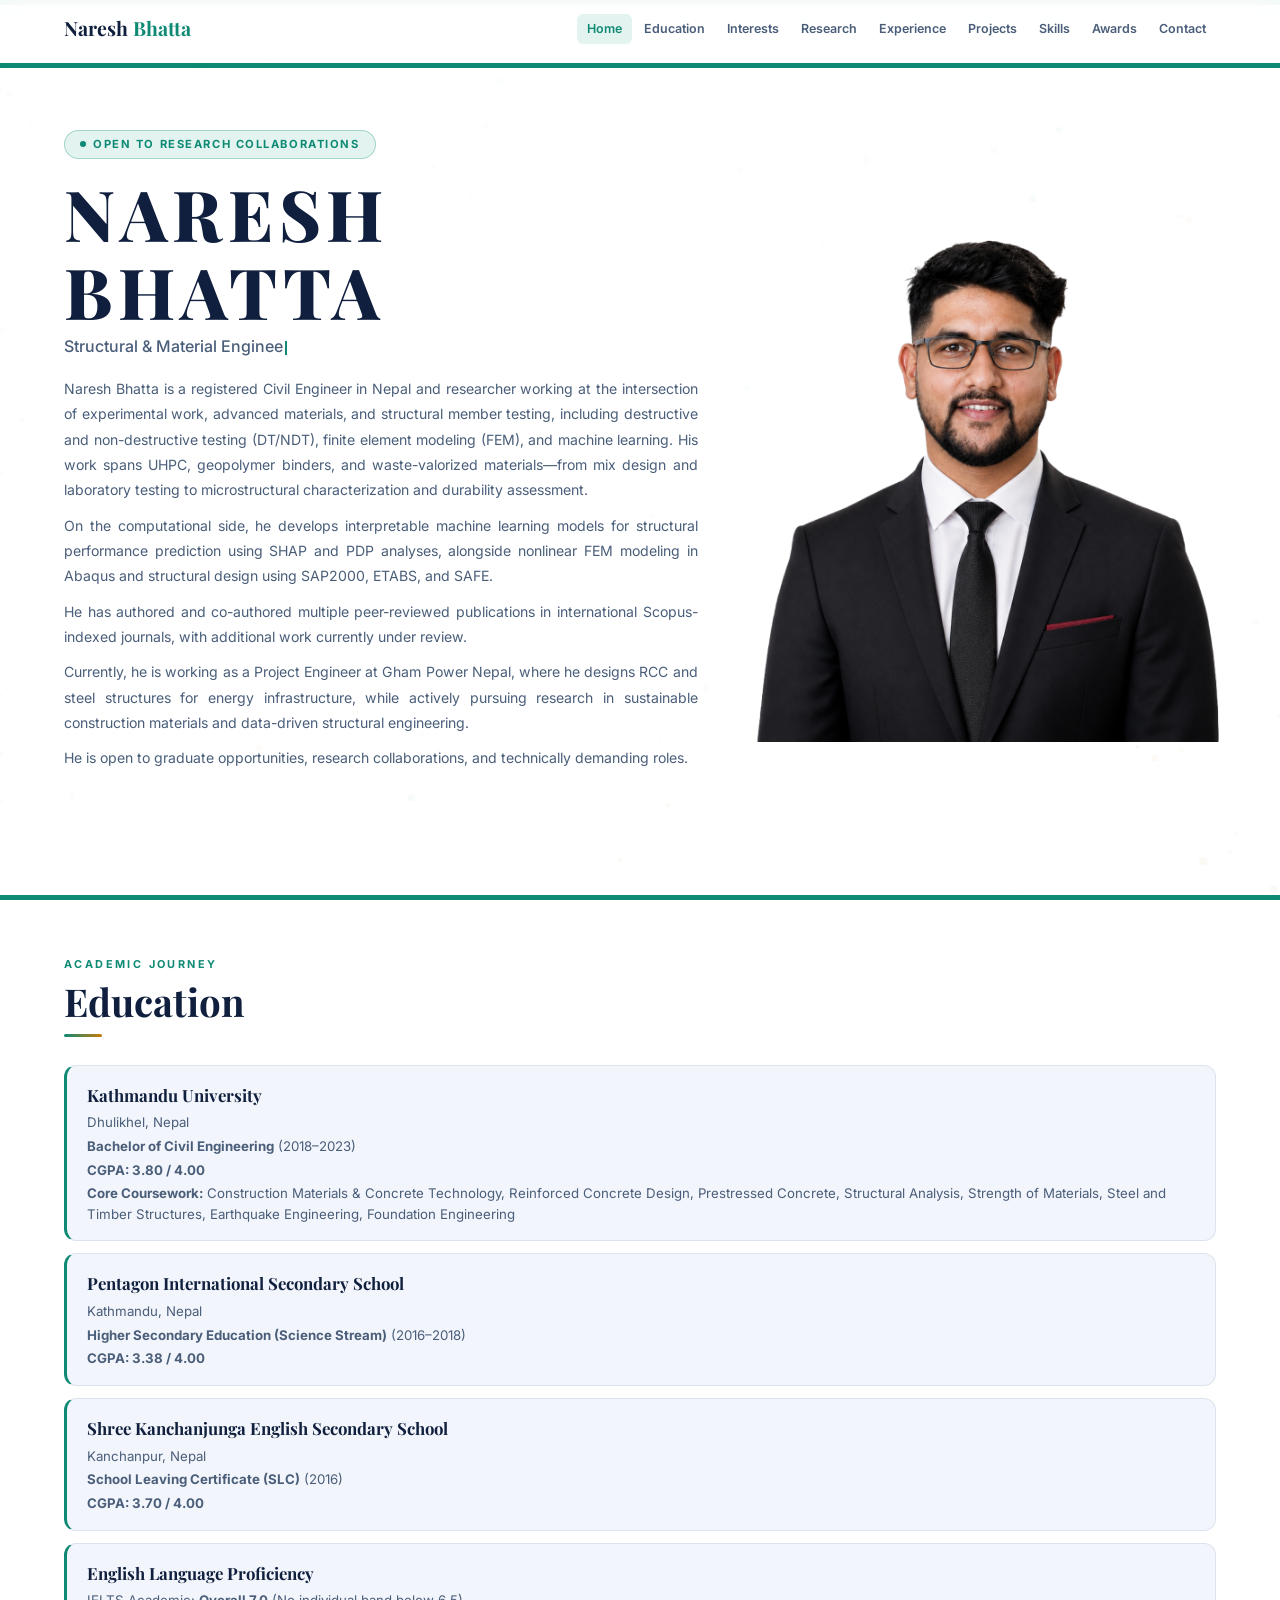
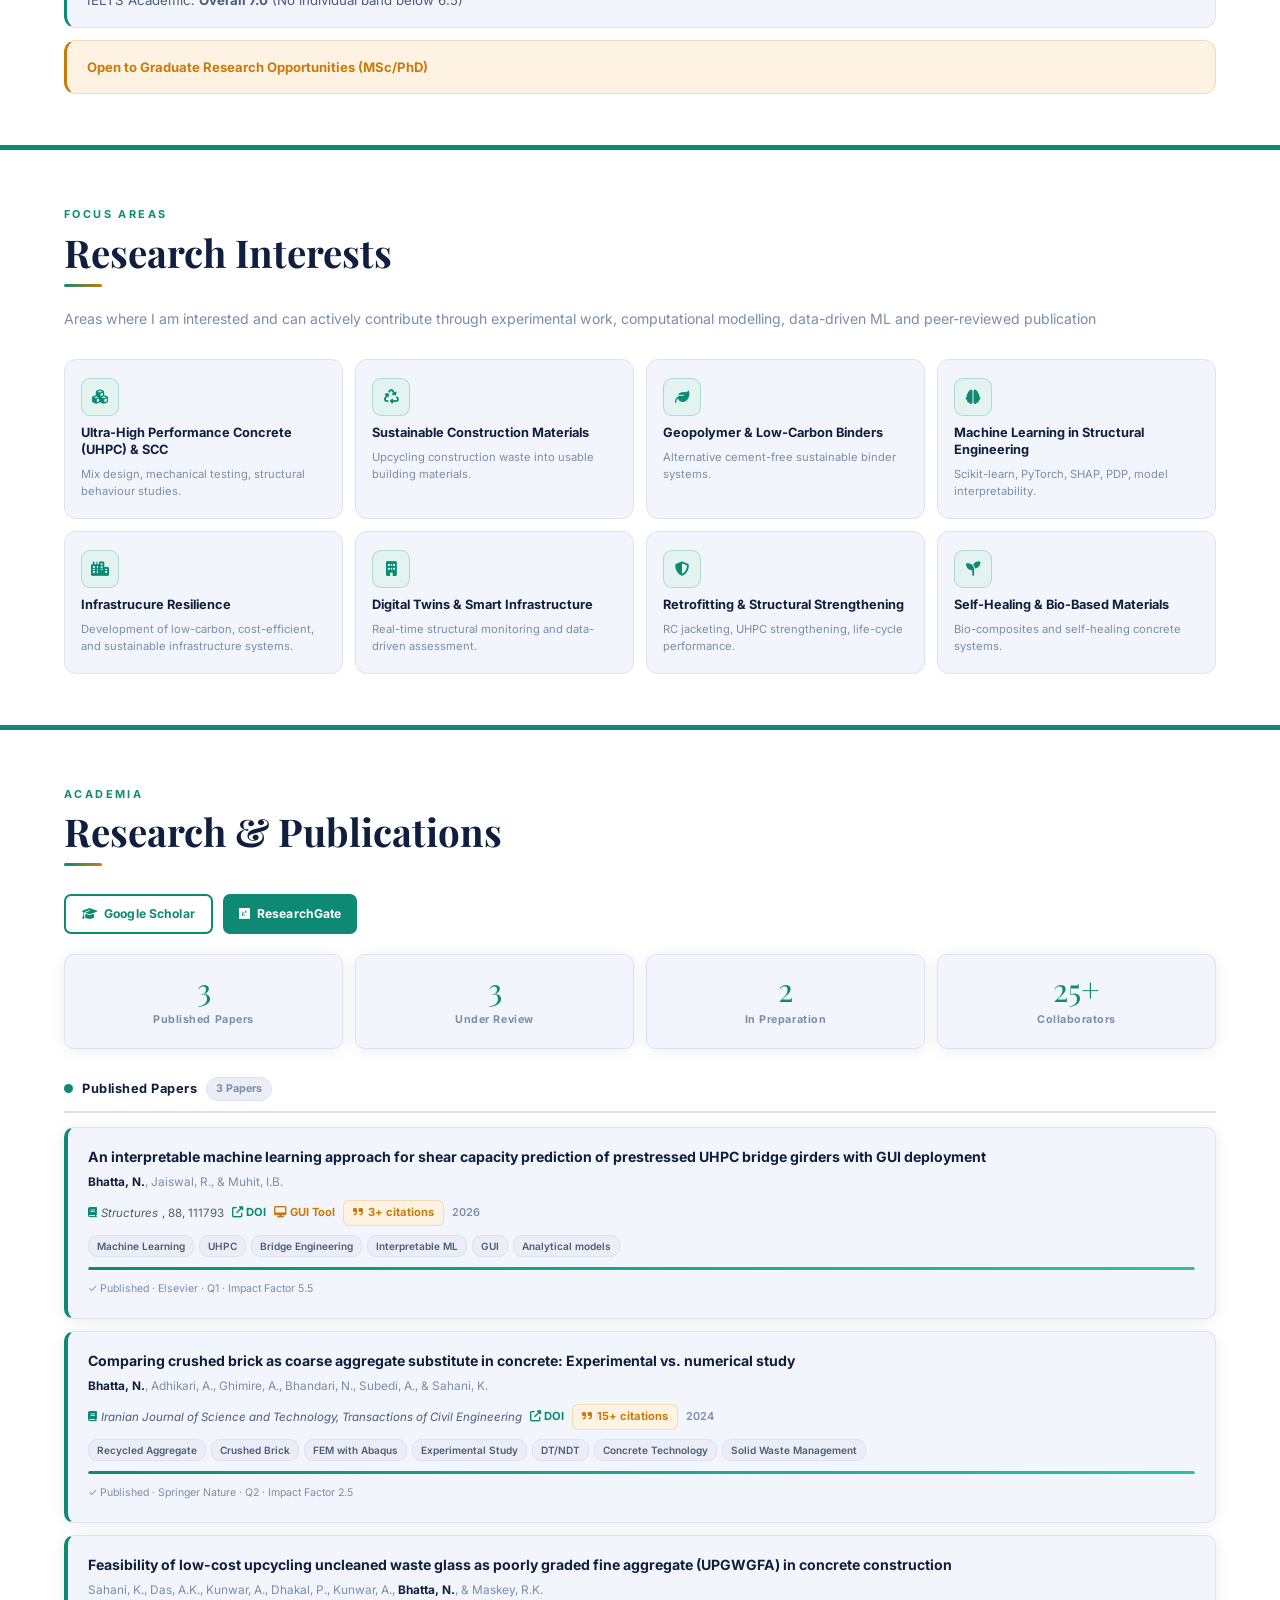
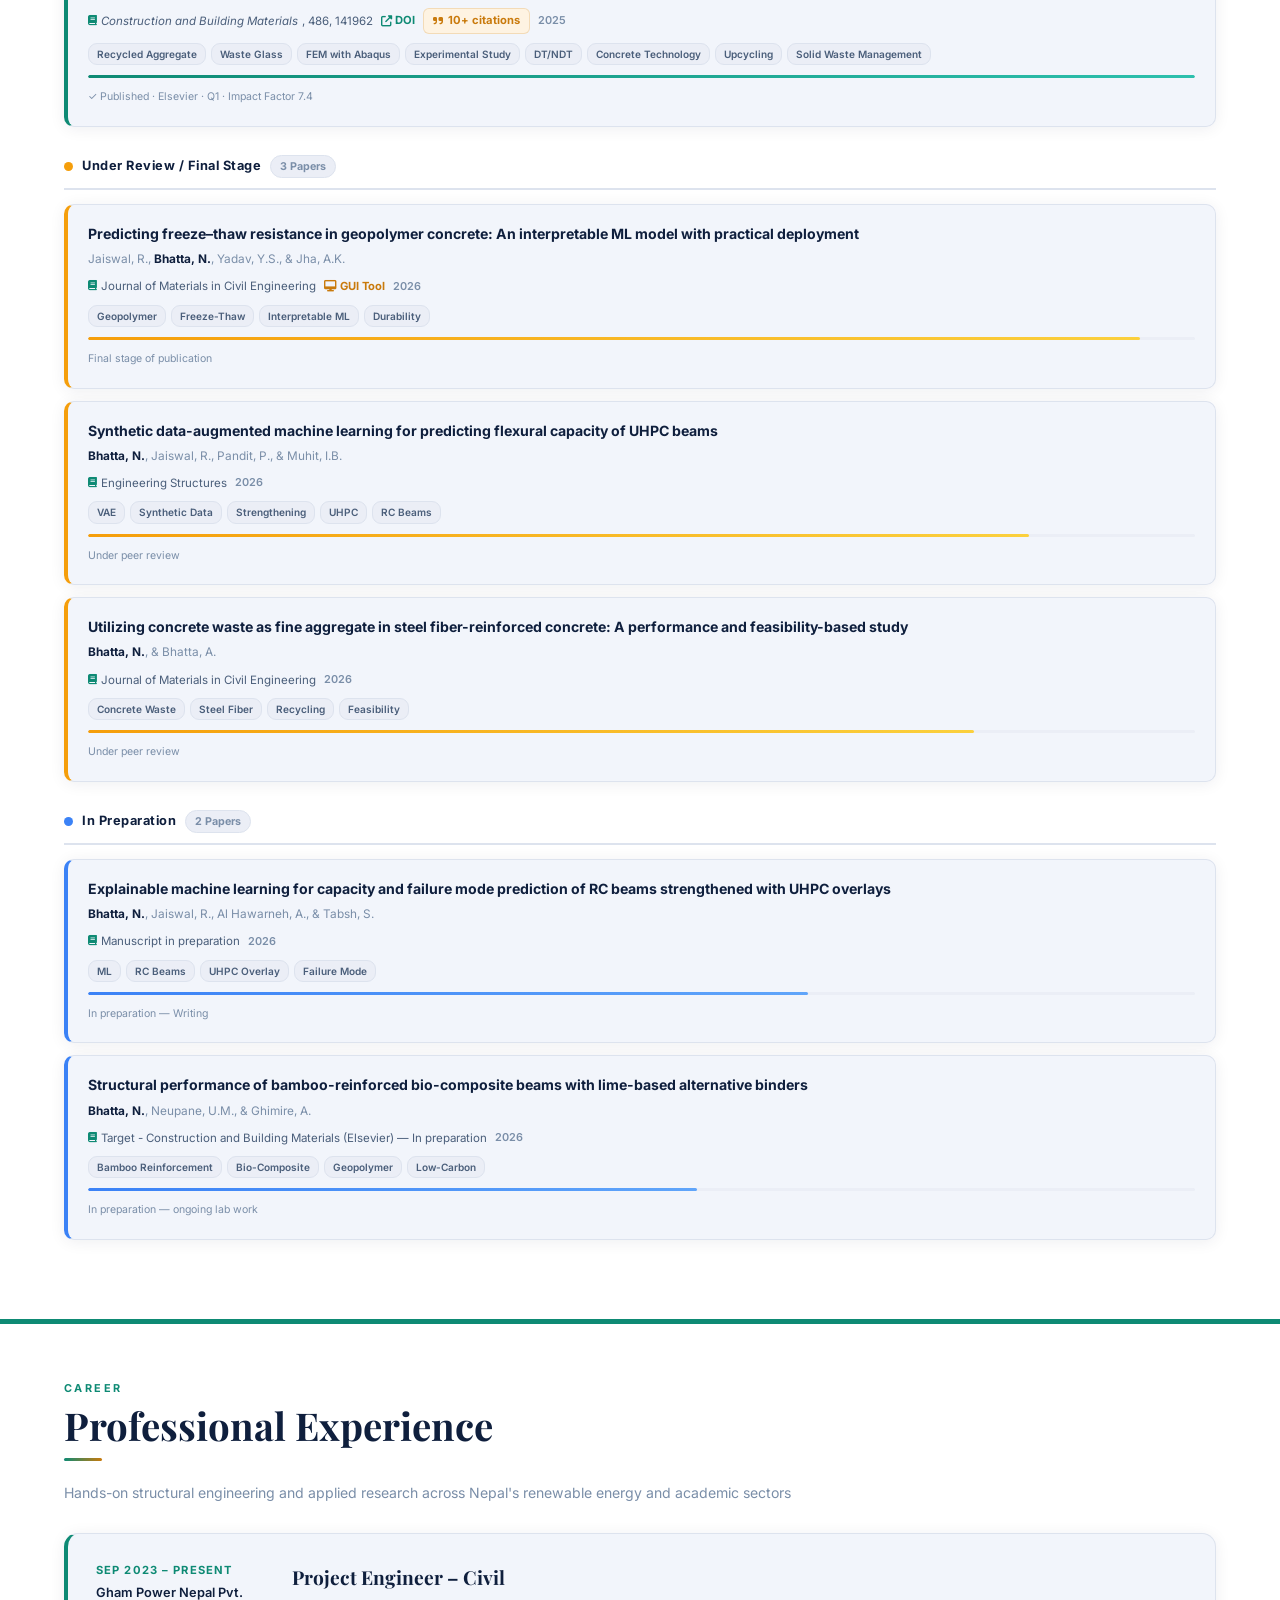
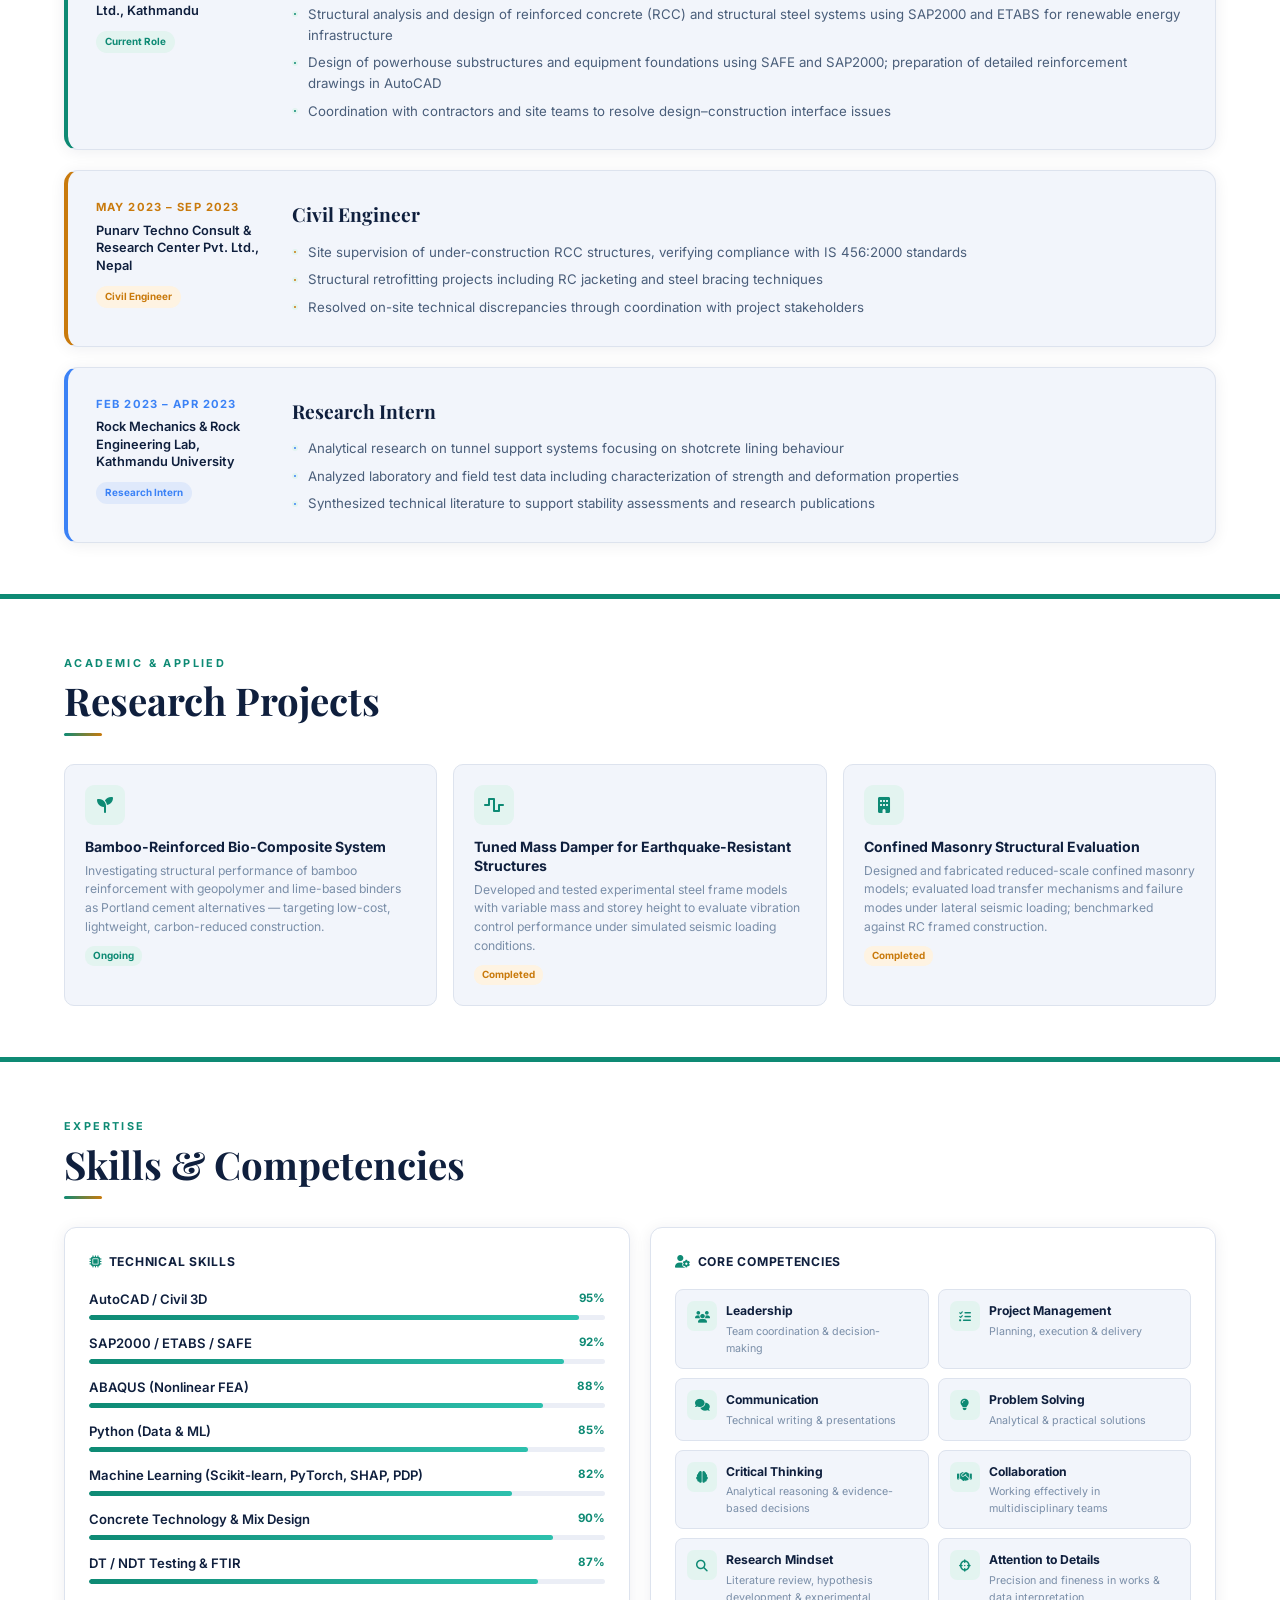
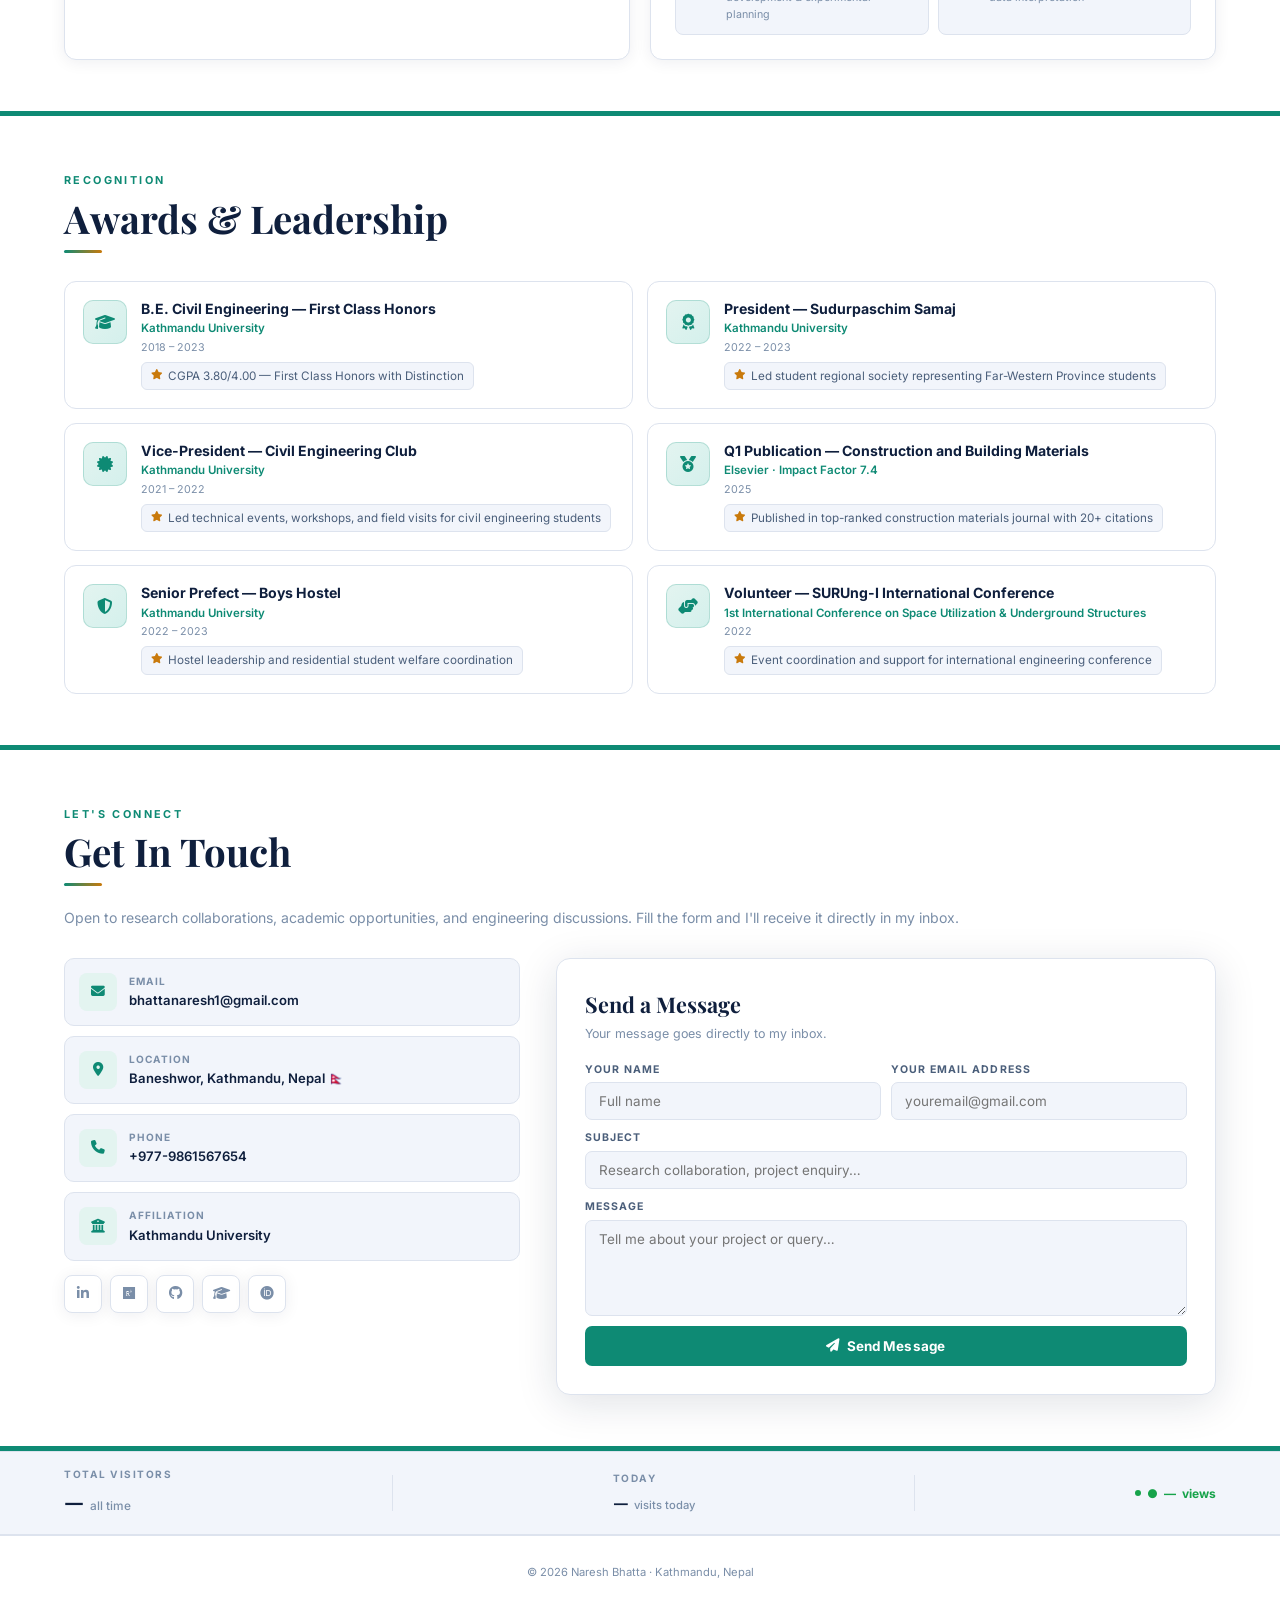
==== index.html @ 5a2a786c "Adjust heartbeat interval and clean country map Updated heartbeat interval from 25 seconds to 15 sec" ====
<!DOCTYPE html>
<html lang="en">
<head>
<meta charset="UTF-8">
<meta name="viewport" content="width=device-width, initial-scale=1.0">
<title>Naresh Bhatta | Civil Engineer & Researcher</title>
<link rel="preconnect" href="https://fonts.googleapis.com">
<link href="https://fonts.googleapis.com/css2?family=Playfair+Display:ital,wght@0,600;0,700;0,800;1,600&family=Inter:wght@300;400;500;600;700;800&display=swap" rel="stylesheet">
<link rel="stylesheet" href="https://cdnjs.cloudflare.com/ajax/libs/font-awesome/6.5.1/css/all.min.css">

<!-- ═══════════════════════════════════
     GLOBAL RESET & TOKENS
═══════════════════════════════════ -->
<style>
*,*::before,*::after{box-sizing:border-box;margin:0;padding:0}
:root{
  --navy:#0F1F3D;
  --navy2:#1A2E50;
  --teal:#0E8A74;
  --teal2:#0D7A6A;
  --teal-light:#E3F4F0;
  --gold:#C97A0C;
  --gold-light:#FEF3E2;
  --slate:#4A5E7A;
  --muted:#7A8EA8;
  --border:#DDE3EE;
  --bg:#F2F5FB;
  --bg2:#EBEef6;
  --white:#FFFFFF;
  --serif:'Playfair Display',serif;
  --sans:'Inter',sans-serif;
  --shadow:0 2px 16px rgba(15,31,61,.07);
  --shadow-md:0 8px 40px rgba(15,31,61,.13);

  /* Consistent section spacing */
  --sec-pad: 56px 0;
  --sec-hd-mb: 28px;
}
html{scroll-behavior:smooth}
body{font-family:var(--sans);color:var(--navy);background:var(--bg);overflow-x:hidden;line-height:1.6}
a{color:inherit;text-decoration:none}
ul{list-style:none}
::-webkit-scrollbar{width:4px}
::-webkit-scrollbar-thumb{background:var(--teal);border-radius:2px}

/* Global utilities */
.wrap{width:100%;max-width:100%;padding:0 5vw}
.eyebrow{font-size:.68rem;font-weight:700;letter-spacing:.22em;text-transform:uppercase;color:var(--teal);margin-bottom:6px}
.h2{font-family:var(--serif);font-size:clamp(1.6rem,3vw,2.4rem);line-height:1.15;color:var(--navy)}
.sub{font-size:.88rem;color:var(--muted);max-width:520px;line-height:1.7;margin-top:5px}
.divider{width:38px;height:3px;background:linear-gradient(90deg,var(--teal),var(--gold));border-radius:2px;margin:10px 0 20px}
.tag{display:inline-block;font-size:.67rem;font-weight:600;padding:3px 10px;border-radius:16px;background:var(--teal-light);color:var(--teal);border:1px solid rgba(14,138,116,.18)}
.btn{display:inline-flex;align-items:center;gap:7px;padding:10px 20px;border-radius:7px;font-family:var(--sans);font-size:.84rem;font-weight:700;cursor:pointer;transition:all .22s;border:none;letter-spacing:.01em}
.btn-primary{background:var(--teal);color:#fff}
.btn-primary:hover{background:var(--teal2);transform:translateY(-2px);box-shadow:0 8px 24px rgba(14,138,116,.3)}
.btn-outline{background:transparent;color:var(--teal);border:2px solid var(--teal)}
.btn-outline:hover{background:var(--teal);color:#fff;transform:translateY(-2px)}
.reveal{opacity:0;transform:translateY(18px);transition:opacity .5s ease,transform .5s ease}
.reveal.in{opacity:1;transform:none}
@media(prefers-reduced-motion:reduce){.reveal,.bar-in,.prog-in{transition:none!important}#tw-cursor{animation:none}}

/* ═══════════════════════════════════
   CONSISTENT SECTION STYLES
   All sections share the same background, padding, and green bottom line.
   Alternating sections use --bg for subtle visual rhythm.
═══════════════════════════════════ */
.sec{
  padding: var(--sec-pad);
  background: var(--white);
  position: relative;
}
.sec.alt{
  background: var(--bg);
}
/* Green bottom line on every section */
.sec::after{
  content:'';
  position:absolute;
  left:0;
  bottom:0;
  width:100%;
  height:5px;
  background:var(--teal);
}
.sec-hd{
  margin-bottom: var(--sec-hd-mb);
}
</style>
</head>
<body>

<!-- ══════════════════════════════════════════════
     NAV
══════════════════════════════════════════════ -->
<style>
nav{position:fixed;top:0;left:0;right:0;z-index:300;background:rgba(255,255,255,.94);backdrop-filter:blur(14px);border-bottom:1px solid transparent;transition:all .3s}
nav.scrolled{border-bottom-color:var(--border);box-shadow:0 2px 24px rgba(15,31,61,.07)}
.nav-inner{display:flex;align-items:center;justify-content:space-between;height:58px;width:100%;padding:0 5vw}
.logo{font-family:var(--serif);font-size:1.22rem;font-weight:700;color:var(--navy)}
.logo span{color:var(--teal)}
.nav-links{display:flex;gap:2px}
.nav-links a{font-size:.78rem;font-weight:600;color:var(--slate);padding:5px 10px;border-radius:6px;transition:all .18s}
.nav-links a:hover,.nav-links a.active{color:var(--teal);background:var(--teal-light)}
.ham{display:none;flex-direction:column;gap:5px;cursor:pointer;padding:6px;background:none;border:none}
.ham span{display:block;width:22px;height:2px;background:var(--navy);border-radius:2px;transition:all .3s}
.mob-nav{display:none;flex-direction:column;background:var(--white);border-top:1px solid var(--border)}
.mob-nav.open{display:flex}
.mob-nav a{padding:11px 24px;font-size:.88rem;font-weight:600;color:var(--slate);border-bottom:1px solid var(--bg2)}
.mob-nav a:hover{color:var(--teal)}
@media(max-width:1000px){.ham{display:flex}.nav-links{display:none}}
</style>

<nav id="nav">
  <div class="nav-inner">
    <div class="logo">Naresh <span>Bhatta</span></div>
    <div class="nav-links" id="navLinks">
      <a href="#hero" class="active">Home</a>
      <a href="#education">Education</a>
      <a href="#interests">Interests</a>
      <a href="#research">Research</a>
      <a href="#experience">Experience</a>
      <a href="#projects">Projects</a>
      <a href="#skills">Skills</a>
      <a href="#awards">Awards</a>
      <a href="#contact">Contact</a>
    </div>
    <button class="ham" id="ham" aria-label="Toggle menu">
      <span></span><span></span><span></span>
    </button>
  </div>
  <div class="mob-nav" id="mobNav">
    <a href="#hero">Home</a>
    <a href="#education">Education</a>
    <a href="#interests">Interests</a>
    <a href="#research">Research</a>
    <a href="#experience">Experience</a>
    <a href="#projects">Projects</a>
    <a href="#skills">Skills</a>
    <a href="#awards">Awards</a>
    <a href="#contact">Contact</a>
  </div>
</nav>

<script>
const navEl=document.getElementById('nav');
const ids=['hero','education','interests','research','experience','projects','skills','awards','contact'];
window.addEventListener('scroll',()=>{
  navEl.classList.toggle('scrolled',window.scrollY>50);
  document.getElementById('btt').classList.toggle('show',window.scrollY>400);
  let cur='';
  ids.forEach(id=>{const s=document.getElementById(id);if(s&&window.scrollY>=s.offsetTop-80)cur=id;});
  document.querySelectorAll('.nav-links a,.mob-nav a').forEach(a=>{a.classList.toggle('active',a.getAttribute('href')==='#'+cur);});
});
document.getElementById('ham').addEventListener('click',()=>{document.getElementById('mobNav').classList.toggle('open');});
document.getElementById('mobNav').querySelectorAll('a').forEach(a=>{a.addEventListener('click',()=>document.getElementById('mobNav').classList.remove('open'));});
document.querySelectorAll('a[href^="#"]').forEach(a=>{a.addEventListener('click',e=>{const t=document.querySelector(a.getAttribute('href'));if(t){e.preventDefault();t.scrollIntoView({behavior:'smooth'});}});});
</script>


<!-- ══════════════════════════════════════════════
     HERO
══════════════════════════════════════════════ -->
<style>
#hero::before{
  content:'';
  position:absolute;
  top:58px;
  left:0;
  width:100%;
  height:5px;
  background:var(--teal);
  z-index:3;
}

#hero-canvas{position:absolute;inset:0;width:100%;height:100%;opacity:.18}
.bp-grid{position:absolute;inset:0;pointer-events:none;
  background-image:linear-gradient(rgba(14,138,116,.2) 1px,transparent 1px),linear-gradient(90deg,rgba(14,138,116,.2) 1px,transparent 1px);
  background-size:60px 60px;background-position:center center}
.hero-overlay{position:absolute;inset:0;background:linear-gradient(135deg,rgba(255,255,255,.85) 40%,rgba(255,255,255,.6) 100%)}
.hero-inner{position:relative;z-index:2;display:flex;align-items:center;gap:48px;padding:0 5vw;width:100%}
.hero-left{flex:0 0 55%;max-width:55%}
.hero-right{flex:1;display:flex;justify-content:center;align-items:center}
.hero-right img{width:120%;max-width:1000px;height:auto}
.hero-kicker{display:inline-flex;align-items:center;gap:7px;background:var(--teal-light);border:1px solid rgba(14,138,116,.3);border-radius:30px;padding:5px 15px;font-size:.7rem;font-weight:700;color:var(--teal);letter-spacing:.14em;text-transform:uppercase;margin-bottom:16px}
.hero-kicker::before{content:'';width:6px;height:6px;border-radius:50%;background:var(--teal);animation:pulse 2s infinite}
@keyframes pulse{0%,100%{opacity:1;transform:scale(1)}50%{opacity:.4;transform:scale(.75)}}
.hero-name{font-family:var(--serif);font-size:clamp(2.8rem,5.5vw,4.4rem);line-height:1.1;color:var(--navy);margin-bottom:4px;letter-spacing:.08em;word-spacing:.15em;font-weight:800;}.hero-typerow{font-size:1rem;color:var(--slate);font-weight:500;margin-bottom:16px;min-height:1.6em}
#tw-cursor{display:inline-block;width:2px;height:.9em;background:var(--teal);margin-left:2px;vertical-align:middle;animation:blink .7s infinite}
@keyframes blink{0%,100%{opacity:1}50%{opacity:0}}
.hero-desc{font-size:.88rem;color:var(--slate);line-height:1.8;max-width:100%;text-align:justify;margin-bottom:20px}
.hero-desc p+p{margin-top:10px}
@media(max-width:1000px){.hero-inner{flex-direction:column}.hero-left{flex:unset;max-width:100%}.hero-right{display:none}}
</style>


<section id="hero" class="sec" style="padding-top:20px;padding-bottom:5px;min-height:100vh;display:flex;align-items:center;border-top:5px solid var(--teal);">  <canvas id="hero-canvas"></canvas>
  <div class="hero-overlay"></div>
  <div class="hero-inner">
    <div class="hero-left">
      <div class="hero-kicker">Open to Research Collaborations</div>
      <h1 class="hero-name">NARESH BHATTA</h1>
      <p class="hero-typerow"><span id="tw"></span><span id="tw-cursor"></span></p>
      <div class="hero-desc">
        <p>Naresh Bhatta is a registered Civil Engineer in Nepal and researcher working at the intersection of experimental work, advanced materials, and structural member testing, including destructive and non-destructive testing (DT/NDT), finite element modeling (FEM), and machine learning. His work spans UHPC, geopolymer binders, and waste-valorized materials—from mix design and laboratory testing to microstructural characterization and durability assessment.</p>
        <p>On the computational side, he develops interpretable machine learning models for structural performance prediction using SHAP and PDP analyses, alongside nonlinear FEM modeling in Abaqus and structural design using SAP2000, ETABS, and SAFE.</p>
        <p>He has authored and co-authored multiple peer-reviewed publications in international Scopus-indexed journals, with additional work currently under review.</p>
        <p>Currently, he is working as a Project Engineer at Gham Power Nepal, where he designs RCC and steel structures for energy infrastructure, while actively pursuing research in sustainable construction materials and data-driven structural engineering.</p>
        <p>He is open to graduate opportunities, research collaborations, and technically demanding roles.</p>
      </div>
    </div>
    <div class="hero-right">
      <img src="Profile 2.png" alt="Naresh Bhatta">
    </div>
  </div>
</section>

<script>
(()=>{
  const canvas=document.getElementById('hero-canvas');
  const ctx=canvas.getContext('2d');
  let W,H,particles=[],structures=[];
  function resize(){W=canvas.width=canvas.offsetWidth;H=canvas.height=canvas.offsetHeight;}
  resize();window.addEventListener('resize',resize);
  class Particle{constructor(){this.reset()}reset(){this.x=Math.random()*W;this.y=Math.random()*H;this.r=1+Math.random()*3;this.vx=(Math.random()-.5)*.4;this.vy=(Math.random()-.5)*.4;this.alpha=.3+Math.random()*.5;this.color=Math.random()>.5?'#0E8A74':'#C97A0C';}draw(){ctx.beginPath();ctx.arc(this.x,this.y,this.r,0,Math.PI*2);ctx.fillStyle=this.color;ctx.globalAlpha=this.alpha;ctx.fill();ctx.globalAlpha=1;}update(){this.x+=this.vx;this.y+=this.vy;if(this.x<0||this.x>W||this.y<0||this.y>H)this.reset();}}
  class Structure{constructor(){this.reset()}reset(){this.type=Math.floor(Math.random()*4);this.x=Math.random()*W;this.y=Math.random()*H;this.scale=.4+Math.random()*.8;this.alpha=.06+Math.random()*.1;this.vy=.12+Math.random()*.18;this.rot=Math.random()*Math.PI*2;this.drot=(Math.random()-.5)*.003;}draw(){ctx.save();ctx.translate(this.x,this.y);ctx.rotate(this.rot);ctx.scale(this.scale,this.scale);ctx.globalAlpha=this.alpha;ctx.strokeStyle='#0E8A74';ctx.lineWidth=1.5;if(this.type===0){ctx.beginPath();ctx.moveTo(-30,0);ctx.lineTo(30,0);ctx.moveTo(-30,-15);ctx.lineTo(30,-15);ctx.moveTo(-30,15);ctx.lineTo(30,15);ctx.moveTo(0,-15);ctx.lineTo(0,15);ctx.stroke();}else if(this.type===1){ctx.beginPath();ctx.moveTo(-35,20);ctx.lineTo(35,20);ctx.lineTo(0,-25);ctx.closePath();ctx.moveTo(-17,0);ctx.lineTo(17,0);ctx.stroke();}else if(this.type===2){const dots=[[-20,0],[20,0],[0,-20],[0,20],[-14,-14],[14,-14],[14,14],[-14,14]];ctx.strokeStyle='#C97A0C';dots.forEach(([dx,dy])=>{ctx.beginPath();ctx.arc(dx,dy,4,0,Math.PI*2);ctx.stroke();});ctx.beginPath();dots.slice(0,4).forEach(([dx,dy])=>{ctx.moveTo(dx,dy);ctx.lineTo(0,0);});ctx.stroke();}else{ctx.beginPath();ctx.moveTo(-28,25);ctx.lineTo(-28,-25);ctx.lineTo(28,-25);ctx.lineTo(28,25);ctx.stroke();ctx.fillStyle='#0E8A74';[[-28,25],[28,25]].forEach(([dx,dy])=>{ctx.beginPath();ctx.arc(dx,dy,3,0,Math.PI*2);ctx.fill();});}ctx.globalAlpha=1;ctx.restore();}update(){this.y+=this.vy;this.rot+=this.drot;if(this.y>H+80)this.reset();}}
  for(let i=0;i<80;i++)particles.push(new Particle());
  for(let i=0;i<24;i++)structures.push(new Structure());
  function drawConnections(){for(let i=0;i<particles.length;i++){for(let j=i+1;j<particles.length;j++){const dx=particles[i].x-particles[j].x,dy=particles[i].y-particles[j].y,d=Math.sqrt(dx*dx+dy*dy);if(d<90){ctx.beginPath();ctx.moveTo(particles[i].x,particles[i].y);ctx.lineTo(particles[j].x,particles[j].y);ctx.strokeStyle='rgba(14,138,116,'+(0.12*(1-d/90))+')';ctx.lineWidth=.8;ctx.stroke();}}}}
  function draw(){ctx.clearRect(0,0,W,H);drawConnections();structures.forEach(s=>{s.update();s.draw();});particles.forEach(p=>{p.update();p.draw();});requestAnimationFrame(draw);}
  draw();
})();

(()=>{
  const roles=['Structural & Material Engineer','Sustainable Materials Researcher','Machine Learning Practitioner','Structural Analysis Specialist','Green Construction Advocate'];
  let ri=0,ci=0,del=false;
  const el=document.getElementById('tw');
  if(!el)return;
  function tick(){const cur=roles[ri];if(!del){el.textContent=cur.slice(0,++ci);if(ci===cur.length){del=true;setTimeout(tick,2000);return;}setTimeout(tick,70);}else{el.textContent=cur.slice(0,--ci);if(ci===0){del=false;ri=(ri+1)%roles.length;setTimeout(tick,350);return;}setTimeout(tick,35);}}
  setTimeout(tick,900);
})();
</script>

<!-- ══════════════════════════════════════════════
     EDUCATION
══════════════════════════════════════════════ -->
<style>
.edu-item{padding:16px 20px;border-left:3px solid var(--teal);border-radius:12px;background:#F2F5FB;margin-bottom:12px;border:1px solid var(--border);border-left:3px solid var(--teal);}
.edu-item:last-child{margin-bottom:0}
.edu-item h3{font-family:var(--serif);font-size:1.05rem;color:var(--navy);margin-bottom:4px}
.edu-item p{font-size:.83rem;color:var(--slate);line-height:1.55;margin-bottom:3px}
.edu-item p:last-child{margin-bottom:0}
</style>

<section id="education" class="sec">
  <div class="wrap">
    <div class="sec-hd reveal">
      <div class="eyebrow">Academic Journey</div>
      <h2 class="h2">Education</h2>
      <div class="divider"></div>
    </div>
    <div class="reveal">
      <div class="edu-item">
        <h3>Kathmandu University</h3>
        <p>Dhulikhel, Nepal</p>
        <p><strong>Bachelor of Civil Engineering</strong> (2018–2023)</p>
        <p><strong>CGPA: 3.80 / 4.00</strong></p>
        <p><strong>Core Coursework:</strong> Construction Materials &amp; Concrete Technology, Reinforced Concrete Design, Prestressed Concrete, Structural Analysis, Strength of Materials, Steel and Timber Structures, Earthquake Engineering, Foundation Engineering</p>
      </div>
      <div class="edu-item">
        <h3>Pentagon International Secondary School</h3>
        <p>Kathmandu, Nepal</p>
        <p><strong>Higher Secondary Education (Science Stream)</strong> (2016–2018)</p>
        <p><strong>CGPA: 3.38 / 4.00</strong></p>
      </div>
      <div class="edu-item">
        <h3>Shree Kanchanjunga English Secondary School</h3>
        <p>Kanchanpur, Nepal</p>
        <p><strong>School Leaving Certificate (SLC)</strong> (2016)</p>
        <p><strong>CGPA: 3.70 / 4.00</strong></p>
      </div>
      <div class="edu-item">
        <h3>English Language Proficiency</h3>
        <p>IELTS Academic: <strong>Overall 7.0</strong> (No individual band below 6.5)</p>
      </div>
      <div class="edu-item" style="border-left:3px solid var(--gold);background:var(--gold-light);border-color:rgba(201,122,12,.2);border-left-color:var(--gold)">
        <p style="font-size:.82rem;font-weight:700;color:var(--gold)">Open to Graduate Research Opportunities (MSc/PhD)</p>
      </div>
    </div>
  </div>
</section>


<!-- ══════════════════════════════════════════════
     RESEARCH INTERESTS
══════════════════════════════════════════════ -->
<style>
.interests-grid{
  display:grid;
  grid-template-columns:repeat(4,1fr);
  gap:12px;
}
.int-card{
  background:#F2F5FB;
  border:1px solid var(--border);
  border-radius:12px;
  padding:18px 16px;
  display:flex;
  flex-direction:column;
  gap:8px;
  transition:background .25s,border-color .25s,transform .25s,box-shadow .25s;
  cursor:default;
}
.int-card:hover{
  background:var(--teal-light);
  border-color:rgba(14,138,116,.3);
  transform:translateY(-3px);
  box-shadow:var(--shadow-md);
}
.int-ico{
  width:38px;height:38px;border-radius:9px;
  background:var(--teal-light);border:1px solid rgba(14,138,116,.25);
  display:flex;align-items:center;justify-content:center;
  color:var(--teal);font-size:.9rem;flex-shrink:0;
}
.int-card:hover .int-ico{background:rgba(14,138,116,.18)}
.int-label{font-size:.8rem;font-weight:700;color:var(--navy);line-height:1.35}
.int-desc{font-size:.7rem;color:var(--muted);line-height:1.5}
@media(max-width:1100px){.interests-grid{grid-template-columns:repeat(2,1fr)}}
@media(max-width:620px){.interests-grid{grid-template-columns:1fr}}

.sub{
  width: 100%;
  max-width: 100%;
}
</style>

<section id="interests" class="sec">
  <div class="wrap">
    <div class="sec-hd reveal">
      <div class="eyebrow">Focus Areas</div>
      <h2 class="h2">Research Interests</h2>
      <div class="divider"></div>
      <p class="sub">Areas where I am interested and can actively contribute through experimental work, computational modelling, data-driven ML and peer-reviewed publication</p>
    </div>
    <div class="interests-grid reveal">
      <div class="int-card">
        <div class="int-ico"><i class="fas fa-cubes"></i></div>
        <div class="int-label">Ultra-High Performance Concrete (UHPC) &amp; SCC</div>
        <div class="int-desc">Mix design, mechanical testing, structural behaviour studies.</div>
      </div>
      <div class="int-card">
        <div class="int-ico"><i class="fas fa-recycle"></i></div>
        <div class="int-label">Sustainable Construction Materials</div>
        <div class="int-desc">Upcycling construction waste into usable building materials.</div>
      </div>
      <div class="int-card">
        <div class="int-ico"><i class="fas fa-leaf"></i></div>
        <div class="int-label">Geopolymer &amp; Low-Carbon Binders</div>
        <div class="int-desc">Alternative cement-free sustainable binder systems.</div>
      </div>
      <div class="int-card">
        <div class="int-ico"><i class="fas fa-brain"></i></div>
        <div class="int-label">Machine Learning in Structural Engineering</div>
        <div class="int-desc">Scikit-learn, PyTorch, SHAP, PDP, model interpretability.</div>
      </div>
      <div class="int-card">
        <div class="int-ico"><i class="fas fa-city"></i></div>
        <div class="int-label">Infrastrucure Resilience</div>
        <div class="int-desc">Development of low-carbon, cost-efficient, and sustainable infrastructure systems.</div>
      </div>
      <div class="int-card">
        <div class="int-ico"><i class="fas fa-building"></i></div>
        <div class="int-label">Digital Twins &amp; Smart Infrastructure</div>
        <div class="int-desc">Real-time structural monitoring and data-driven assessment.</div>
      </div>
      <div class="int-card">
        <div class="int-ico"><i class="fas fa-shield-alt"></i></div>
        <div class="int-label">Retrofitting &amp; Structural Strengthening</div>
        <div class="int-desc">RC jacketing, UHPC strengthening, life-cycle performance.</div>
      </div>
      <div class="int-card">
        <div class="int-ico"><i class="fas fa-seedling"></i></div>
        <div class="int-label">Self-Healing &amp; Bio-Based Materials</div>
        <div class="int-desc">Bio-composites and self-healing concrete systems.</div>
      </div>
    </div>
  </div>
</section>


<!-- ══════════════════════════════════════════════
     RESEARCH & PUBLICATIONS
══════════════════════════════════════════════ -->
<style>
.rs-grid{display:grid;grid-template-columns:repeat(4,1fr);gap:12px;margin-bottom:28px}
.rs-card{background:#F2F5FB;border:1px solid var(--border);border-radius:10px;padding:18px;text-align:center;box-shadow:var(--shadow)}
.rs-num{font-family:var(--serif);font-size:2rem;color:var(--teal);display:block;line-height:1}
.rs-lbl{font-size:.67rem;font-weight:700;color:var(--muted);margin-top:3px;letter-spacing:.05em}
.pub-group{margin-bottom:28px}
.pub-group-hd{display:flex;align-items:center;gap:9px;margin-bottom:14px;padding-bottom:10px;border-bottom:2px solid var(--border)}
.pub-group-hd h3{font-size:.8rem;font-weight:700;letter-spacing:.04em;color:var(--navy)}
.pub-dot{width:9px;height:9px;border-radius:50%;flex-shrink:0}
.dot-pub{background:var(--teal)}
.dot-rev{background:#F59E0B}
.dot-prep{background:#3B82F6}
.pub-cnt{font-size:.67rem;font-weight:700;padding:2px 9px;border-radius:12px;background:var(--bg2);border:1px solid var(--border);color:var(--muted)}
.pub-cards{display:flex;flex-direction:column;gap:12px}
.pub-card{background:#F2F5FB;border:1px solid var(--border);border-radius:10px;padding:18px 20px;box-shadow:var(--shadow);transition:box-shadow .22s,transform .22s;border-left:4px solid var(--teal)}
.pub-card.rev{border-left-color:#F59E0B}
.pub-card.prep{border-left-color:#3B82F6}
.pub-card:hover{box-shadow:var(--shadow-md);transform:translateY(-2px)}
.pub-title{font-size:.88rem;font-weight:700;color:var(--navy);line-height:1.5;margin-bottom:6px}
.pub-authors{font-size:.74rem;color:var(--muted);margin-bottom:9px;line-height:1.55}
.pub-authors .me{color:var(--navy);font-weight:700}
.pub-bottom{display:flex;align-items:center;flex-wrap:wrap;gap:8px;margin-bottom:9px}
.pub-journal{font-size:.72rem;color:var(--slate);display:flex;align-items:center;gap:4px}
.pub-journal i{color:var(--teal);font-size:.64rem}
.pub-doi{font-size:.7rem;color:var(--teal);font-weight:700;display:flex;align-items:center;gap:3px}
.pub-doi:hover{opacity:.7}
.pub-cite{display:flex;align-items:center;gap:4px;font-size:.7rem;font-weight:700;color:var(--gold);background:var(--gold-light);border:1px solid rgba(201,122,12,.2);padding:3px 9px;border-radius:6px}
.pub-tags{display:flex;flex-wrap:wrap;gap:5px}
.pub-tag{font-size:.63rem;font-weight:600;padding:2px 8px;border-radius:9px;background:var(--bg2);border:1px solid var(--border);color:var(--slate)}
.prog-wrap{margin-top:10px}
.prog-bar{height:3px;background:var(--bg2);border-radius:2px;overflow:hidden;margin-bottom:4px}
.prog-in{height:100%;border-radius:2px;width:0;transition:width 1.2s}
.prog-pub{background:linear-gradient(90deg,var(--teal),#2DC0AD)}
.prog-rev{background:linear-gradient(90deg,#F59E0B,#FBD03D)}
.prog-prep{background:linear-gradient(90deg,#3B82F6,#60A5FA)}
.prog-txt{font-size:.66rem;color:var(--muted)}
@media(max-width:1000px){.rs-grid{grid-template-columns:repeat(2,1fr)}}
</style>

<section id="research" class="sec">
  <div class="wrap">
    <div class="sec-hd reveal">
      <div class="eyebrow">Academia</div>
      <h2 class="h2">Research &amp; Publications</h2>
      <div class="divider"></div>
    </div>

    <div style="display:flex;gap:10px;flex-wrap:wrap;margin-bottom:20px">
      <a href="https://scholar.google.com" target="_blank" class="btn btn-outline" style="font-size:.76rem;padding:8px 16px">
        <i class="fas fa-graduation-cap"></i> Google Scholar
      </a>
      <a href="https://www.researchgate.net" target="_blank" class="btn btn-primary" style="font-size:.76rem;padding:8px 16px">
        <i class="fab fa-researchgate"></i> ResearchGate
      </a>
    </div>

    <div class="rs-grid reveal">
      <div class="rs-card"><span class="rs-num counter" data-n="3">0</span><span class="rs-lbl">Published Papers</span></div>
      <div class="rs-card"><span class="rs-num counter" data-n="3">0</span><span class="rs-lbl">Under Review</span></div>
      <div class="rs-card"><span class="rs-num counter" data-n="2">0</span><span class="rs-lbl">In Preparation</span></div>
      <div class="rs-card"><span class="rs-num">25+</span><span class="rs-lbl">Collaborators</span></div>
    </div>

    <!-- Published -->
    <div class="pub-group reveal">
      <div class="pub-group-hd">
        <span class="pub-dot dot-pub"></span>
        <h3>Published Papers</h3>
        <span class="pub-cnt">3 Papers</span>
      </div>
      <div class="pub-cards">
        <div class="pub-card">
          <div class="pub-title">An interpretable machine learning approach for shear capacity prediction of prestressed UHPC bridge girders with GUI deployment</div>
          <div class="pub-authors"><span class="me">Bhatta, N.</span>, Jaiswal, R., &amp; Muhit, I.B.</div>
          <div class="pub-bottom">
            <span class="pub-journal"><i class="fas fa-book"></i> <em>Structures</em>, 88, 111793</span>
            <a href="https://doi.org/10.1016/j.istruc.2026.111793" target="_blank" class="pub-doi"><i class="fas fa-external-link-alt"></i> DOI</a>
            <a href="http://ec2-16-171-2-216.eu-north-1.compute.amazonaws.com/" target="_blank" class="pub-doi" style="color:var(--gold)"><i class="fas fa-desktop"></i> GUI Tool</a>
            <span class="pub-cite"><i class="fas fa-quote-right"></i> 3+ citations</span>
            <span style="font-size:.68rem;color:var(--muted);font-weight:600">2026</span>
          </div>
          <div class="pub-tags"><span class="pub-tag">Machine Learning</span><span class="pub-tag">UHPC</span><span class="pub-tag">Bridge Engineering</span><span class="pub-tag">Interpretable ML</span><span class="pub-tag">GUI</span><span class="pub-tag">Analytical models</span></div>
          <div class="prog-wrap"><div class="prog-bar"><div class="prog-in prog-pub" data-w="100"></div></div><span class="prog-txt">✓ Published · Elsevier · Q1 · Impact Factor 5.5</span></div>
        </div>
        <div class="pub-card">
          <div class="pub-title">Comparing crushed brick as coarse aggregate substitute in concrete: Experimental vs. numerical study</div>
          <div class="pub-authors"><span class="me">Bhatta, N.</span>, Adhikari, A., Ghimire, A., Bhandari, N., Subedi, A., &amp; Sahani, K.</div>
          <div class="pub-bottom">
            <span class="pub-journal"><i class="fas fa-book"></i> <em>Iranian Journal of Science and Technology, Transactions of Civil Engineering</em></span>
            <a href="https://doi.org/10.1007/s40996-024-01407-8" target="_blank" class="pub-doi"><i class="fas fa-external-link-alt"></i> DOI</a>
            <span class="pub-cite"><i class="fas fa-quote-right"></i> 15+ citations</span>
            <span style="font-size:.68rem;color:var(--muted);font-weight:600">2024</span>
          </div>
          <div class="pub-tags"><span class="pub-tag">Recycled Aggregate</span><span class="pub-tag">Crushed Brick</span><span class="pub-tag">FEM with Abaqus</span><span class="pub-tag">Experimental Study</span><span class="pub-tag">DT/NDT</span><span class="pub-tag">Concrete Technology</span><span class="pub-tag">Solid Waste Management</span></div>
          <div class="prog-wrap"><div class="prog-bar"><div class="prog-in prog-pub" data-w="100"></div></div><span class="prog-txt">✓ Published · Springer Nature · Q2 · Impact Factor 2.5</span></div>
        </div>
        <div class="pub-card">
          <div class="pub-title">Feasibility of low-cost upcycling uncleaned waste glass as poorly graded fine aggregate (UPGWGFA) in concrete construction</div>
          <div class="pub-authors">Sahani, K., Das, A.K., Kunwar, A., Dhakal, P., Kunwar, A., <span class="me">Bhatta, N.</span>, &amp; Maskey, R.K.</div>
          <div class="pub-bottom">
            <span class="pub-journal"><i class="fas fa-book"></i> <em>Construction and Building Materials</em>, 486, 141962</span>
            <a href="https://doi.org/10.1016/j.conbuildmat.2025.141962" target="_blank" class="pub-doi"><i class="fas fa-external-link-alt"></i> DOI</a>
            <span class="pub-cite"><i class="fas fa-quote-right"></i> 10+ citations</span>
            <span style="font-size:.68rem;color:var(--muted);font-weight:600">2025</span>
          </div>
          <div class="pub-tags"><span class="pub-tag">Recycled Aggregate</span><span class="pub-tag">Waste Glass</span><span class="pub-tag">FEM with Abaqus</span><span class="pub-tag">Experimental Study</span><span class="pub-tag">DT/NDT</span><span class="pub-tag">Concrete Technology</span><span class="pub-tag">Upcycling</span><span class="pub-tag">Solid Waste Management</span></div>
          <div class="prog-wrap"><div class="prog-bar"><div class="prog-in prog-pub" data-w="100"></div></div><span class="prog-txt">✓ Published · Elsevier · Q1 · Impact Factor 7.4</span></div>
        </div>
      </div>
    </div>

    <!-- Under Review -->
    <div class="pub-group reveal">
      <div class="pub-group-hd">
        <span class="pub-dot dot-rev"></span>
        <h3>Under Review / Final Stage</h3>
        <span class="pub-cnt">3 Papers</span>
      </div>
      <div class="pub-cards">
        <div class="pub-card rev">
          <div class="pub-title">Predicting freeze–thaw resistance in geopolymer concrete: An interpretable ML model with practical deployment</div>
          <div class="pub-authors">Jaiswal, R., <span class="me">Bhatta, N.</span>, Yadav, Y.S., &amp; Jha, A.K.</div>
          <div class="pub-bottom">
            <span class="pub-journal"><i class="fas fa-book"></i> Journal of Materials in Civil Engineering</span>
            <a href="http://ec2-13-60-232-74.eu-north-1.compute.amazonaws.com/" target="_blank" class="pub-doi" style="color:var(--gold)"><i class="fas fa-desktop"></i> GUI Tool</a>
            <span style="font-size:.68rem;color:var(--muted);font-weight:600">2026</span>
          </div>
          <div class="pub-tags"><span class="pub-tag">Geopolymer</span><span class="pub-tag">Freeze-Thaw</span><span class="pub-tag">Interpretable ML</span><span class="pub-tag">Durability</span></div>
          <div class="prog-wrap"><div class="prog-bar"><div class="prog-in prog-rev" data-w="95"></div></div><span class="prog-txt">Final stage of publication</span></div>
        </div>
        <div class="pub-card rev">
          <div class="pub-title">Synthetic data-augmented machine learning for predicting flexural capacity of UHPC beams</div>
          <div class="pub-authors"><span class="me">Bhatta, N.</span>, Jaiswal, R., Pandit, P., &amp; Muhit, I.B.</div>
          <div class="pub-bottom">
            <span class="pub-journal"><i class="fas fa-book"></i> Engineering Structures</span>
            <span style="font-size:.68rem;color:var(--muted);font-weight:600">2026</span>
          </div>
          <div class="pub-tags"><span class="pub-tag">VAE</span><span class="pub-tag">Synthetic Data</span><span class="pub-tag">Strengthening</span><span class="pub-tag">UHPC</span><span class="pub-tag">RC Beams</span></div>
          <div class="prog-wrap"><div class="prog-bar"><div class="prog-in prog-rev" data-w="85"></div></div><span class="prog-txt">Under peer review</span></div>
        </div>
        <div class="pub-card rev">
          <div class="pub-title">Utilizing concrete waste as fine aggregate in steel fiber-reinforced concrete: A performance and feasibility-based study</div>
          <div class="pub-authors"><span class="me">Bhatta, N.</span>, &amp; Bhatta, A.</div>
          <div class="pub-bottom">
            <span class="pub-journal"><i class="fas fa-book"></i> Journal of Materials in Civil Engineering</span>
            <span style="font-size:.68rem;color:var(--muted);font-weight:600">2026</span>
          </div>
          <div class="pub-tags"><span class="pub-tag">Concrete Waste</span><span class="pub-tag">Steel Fiber</span><span class="pub-tag">Recycling</span><span class="pub-tag">Feasibility</span></div>
          <div class="prog-wrap"><div class="prog-bar"><div class="prog-in prog-rev" data-w="80"></div></div><span class="prog-txt">Under peer review</span></div>
        </div>
      </div>
    </div>

    <!-- In Preparation -->
    <div class="pub-group reveal">
      <div class="pub-group-hd">
        <span class="pub-dot dot-prep"></span>
        <h3>In Preparation</h3>
        <span class="pub-cnt">2 Papers</span>
      </div>
      <div class="pub-cards">
        <div class="pub-card prep">
          <div class="pub-title">Explainable machine learning for capacity and failure mode prediction of RC beams strengthened with UHPC overlays</div>
          <div class="pub-authors"><span class="me">Bhatta, N.</span>, Jaiswal, R., Al Hawarneh, A., &amp; Tabsh, S.</div>
          <div class="pub-bottom">
            <span class="pub-journal"><i class="fas fa-book"></i> Manuscript in preparation</span>
            <span style="font-size:.68rem;color:var(--muted);font-weight:600">2026</span>
          </div>
          <div class="pub-tags"><span class="pub-tag">ML</span><span class="pub-tag">RC Beams</span><span class="pub-tag">UHPC Overlay</span><span class="pub-tag">Failure Mode</span></div>
          <div class="prog-wrap"><div class="prog-bar"><div class="prog-in prog-prep" data-w="65"></div></div><span class="prog-txt">In preparation — Writing</span></div>
        </div>
        <div class="pub-card prep">
          <div class="pub-title">Structural performance of bamboo-reinforced bio-composite beams with lime-based alternative binders</div>
          <div class="pub-authors"><span class="me">Bhatta, N.</span>, Neupane, U.M., &amp; Ghimire, A.</div>
          <div class="pub-bottom">
            <span class="pub-journal"><i class="fas fa-book"></i> Target - Construction and Building Materials (Elsevier) — In preparation</span>
            <span style="font-size:.68rem;color:var(--muted);font-weight:600">2026</span>
          </div>
          <div class="pub-tags"><span class="pub-tag">Bamboo Reinforcement</span><span class="pub-tag">Bio-Composite</span><span class="pub-tag">Geopolymer</span><span class="pub-tag">Low-Carbon</span></div>
          <div class="prog-wrap"><div class="prog-bar"><div class="prog-in prog-prep" data-w="55"></div></div><span class="prog-txt">In preparation — ongoing lab work</span></div>
        </div>
      </div>
    </div>
  </div>
</section>


<!-- ══════════════════════════════════════════════
     EXPERIENCE
══════════════════════════════════════════════ -->
<style>
.exp-list{display:flex;flex-direction:column;gap:20px}
.exp-card{background:#F2F5FB;border:1px solid var(--border);border-radius:14px;padding:28px;display:grid;grid-template-columns:168px 1fr;gap:28px;box-shadow:var(--shadow);transition:box-shadow .22s,transform .22s;border-left:4px solid var(--teal)}.exp-card:nth-child(2){border-left-color:var(--gold)}
.exp-card:nth-child(3){border-left-color:#3B82F6}
.exp-card:hover{box-shadow:var(--shadow-md);transform:translateY(-3px)}
.ec-period{font-size:.7rem;font-weight:700;letter-spacing:.1em;text-transform:uppercase;color:var(--teal);margin-bottom:5px}
.exp-card:nth-child(2) .ec-period{color:var(--gold)}
.exp-card:nth-child(3) .ec-period{color:#3B82F6}
.ec-co{font-size:.8rem;font-weight:600;color:var(--navy);margin-bottom:8px;line-height:1.35}
.ec-badge{display:inline-block;font-size:.62rem;font-weight:700;padding:3px 9px;border-radius:14px;background:var(--teal-light);color:var(--teal)}
.exp-card:nth-child(2) .ec-badge{background:var(--gold-light);color:var(--gold)}
.exp-card:nth-child(3) .ec-badge{background:rgba(59,130,246,.1);color:#3B82F6}
.ec-right h3{font-family:var(--serif);font-size:1.2rem;color:var(--navy);margin-bottom:12px}
.ec-duties{display:flex;flex-direction:column;gap:7px}
.ec-duties li{font-size:.83rem;color:var(--slate);padding-left:16px;position:relative;line-height:1.55}
.ec-duties li::before{content:'';position:absolute;left:0;top:.54em;width:6px;height:6px;border-radius:50%;background:var(--teal);border:2px solid var(--teal-light)}
.exp-card:nth-child(2) .ec-duties li::before{background:var(--gold)}
.exp-card:nth-child(3) .ec-duties li::before{background:#3B82F6}
@media(max-width:768px){.exp-card{grid-template-columns:1fr}}
</style>

<section id="experience" class="sec">
  <div class="wrap">
    <div class="sec-hd reveal">
      <div class="eyebrow">Career</div>
      <h2 class="h2">Professional Experience</h2>
      <div class="divider"></div>
      <p class="sub">Hands-on structural engineering and applied research across Nepal's renewable energy and academic sectors</p>
    </div>
    <div class="exp-list reveal">
      <div class="exp-card">
        <div>
          <div class="ec-period">Sep 2023 – Present</div>
          <div class="ec-co">Gham Power Nepal Pvt. Ltd., Kathmandu</div>
          <span class="ec-badge">Current Role</span>
        </div>
        <div class="ec-right">
          <h3>Project Engineer – Civil</h3>
          <ul class="ec-duties">
            <li>Structural analysis and design of reinforced concrete (RCC) and structural steel systems using SAP2000 and ETABS for renewable energy infrastructure</li>
            <li>Design of powerhouse substructures and equipment foundations using SAFE and SAP2000; preparation of detailed reinforcement drawings in AutoCAD</li>
            <li>Coordination with contractors and site teams to resolve design–construction interface issues</li>
          </ul>
        </div>
      </div>
      <div class="exp-card">
        <div>
          <div class="ec-period">May 2023 – Sep 2023</div>
          <div class="ec-co">Punarv Techno Consult &amp; Research Center Pvt. Ltd., Nepal</div>
          <span class="ec-badge">Civil Engineer</span>
        </div>
        <div class="ec-right">
          <h3>Civil Engineer</h3>
          <ul class="ec-duties">
            <li>Site supervision of under-construction RCC structures, verifying compliance with IS 456:2000 standards</li>
            <li>Structural retrofitting projects including RC jacketing and steel bracing techniques</li>
            <li>Resolved on-site technical discrepancies through coordination with project stakeholders</li>
          </ul>
        </div>
      </div>
      <div class="exp-card">
        <div>
          <div class="ec-period">Feb 2023 – Apr 2023</div>
          <div class="ec-co">Rock Mechanics &amp; Rock Engineering Lab, Kathmandu University</div>
          <span class="ec-badge">Research Intern</span>
        </div>
        <div class="ec-right">
          <h3>Research Intern</h3>
          <ul class="ec-duties">
            <li>Analytical research on tunnel support systems focusing on shotcrete lining behaviour</li>
            <li>Analyzed laboratory and field test data including characterization of strength and deformation properties</li>
            <li>Synthesized technical literature to support stability assessments and research publications</li>
          </ul>
        </div>
      </div>
    </div>
  </div>
</section>


<!-- ══════════════════════════════════════════════
     PROJECTS
══════════════════════════════════════════════ -->
<style>
.proj-grid{display:grid;grid-template-columns:repeat(3,1fr);gap:16px}
.proj-card{background:#F2F5FB;border:1px solid var(--border);border-radius:10px;padding:20px;transition:box-shadow .22s,transform .22s}.proj-card:hover{box-shadow:var(--shadow-md);transform:translateY(-2px)}
.proj-ico{width:40px;height:40px;border-radius:9px;background:var(--teal-light);display:flex;align-items:center;justify-content:center;color:var(--teal);font-size:1rem;margin-bottom:12px}
.proj-card h4{font-size:.88rem;font-weight:700;color:var(--navy);margin-bottom:6px;line-height:1.35}
.proj-card p{font-size:.76rem;color:var(--muted);line-height:1.55}
.proj-status{display:inline-block;font-size:.62rem;font-weight:700;padding:2px 8px;border-radius:9px;margin-top:9px;background:var(--teal-light);color:var(--teal)}
@media(max-width:1000px){.proj-grid{grid-template-columns:1fr 1fr}}
@media(max-width:620px){.proj-grid{grid-template-columns:1fr}}
</style>

<section id="projects" class="sec">
  <div class="wrap">
    <div class="sec-hd reveal">
      <div class="eyebrow">Academic &amp; Applied</div>
      <h2 class="h2">Research Projects</h2>
      <div class="divider"></div>
    </div>
    <div class="proj-grid reveal">
      <div class="proj-card">
        <div class="proj-ico"><i class="fas fa-seedling"></i></div>
        <h4>Bamboo-Reinforced Bio-Composite System</h4>
        <p>Investigating structural performance of bamboo reinforcement with geopolymer and lime-based binders as Portland cement alternatives — targeting low-cost, lightweight, carbon-reduced construction.</p>
        <span class="proj-status">Ongoing</span>
      </div>
      <div class="proj-card">
        <div class="proj-ico"><i class="fas fa-wave-square"></i></div>
        <h4>Tuned Mass Damper for Earthquake-Resistant Structures</h4>
        <p>Developed and tested experimental steel frame models with variable mass and storey height to evaluate vibration control performance under simulated seismic loading conditions.</p>
        <span class="proj-status" style="background:var(--gold-light);color:var(--gold)">Completed</span>
      </div>
      <div class="proj-card">
        <div class="proj-ico"><i class="fas fa-building"></i></div>
        <h4>Confined Masonry Structural Evaluation</h4>
        <p>Designed and fabricated reduced-scale confined masonry models; evaluated load transfer mechanisms and failure modes under lateral seismic loading; benchmarked against RC framed construction.</p>
        <span class="proj-status" style="background:var(--gold-light);color:var(--gold)">Completed</span>
      </div>
    </div>
  </div>
</section>


<!-- ══════════════════════════════════════════════
     SKILLS
══════════════════════════════════════════════ -->
<style>
.skills-grid{display:grid;grid-template-columns:1fr 1fr;gap:20px}
.sk-box{background:var(--white);border:1px solid var(--border);border-radius:12px;padding:24px;box-shadow:var(--shadow)}
.sk-box-title{font-size:.76rem;font-weight:700;color:var(--navy);letter-spacing:.06em;text-transform:uppercase;margin-bottom:18px;display:flex;align-items:center;gap:7px}
.sk-box-title i{color:var(--teal)}
.skrow{margin-bottom:13px}
.skrow:last-child{margin-bottom:0}
.sktop{display:flex;justify-content:space-between;margin-bottom:5px}
.skname{font-size:.82rem;font-weight:600;color:var(--navy)}
.skpct{font-size:.72rem;font-weight:700;color:var(--teal)}
.bar{height:5px;background:var(--bg2);border-radius:3px;overflow:hidden}
.bar-in{height:100%;background:linear-gradient(90deg,var(--teal),#2DC0AD);border-radius:3px;width:0;transition:width 1.2s cubic-bezier(.4,0,.2,1)}
.pro-grid{display:grid;grid-template-columns:1fr 1fr;gap:9px}
.pro-item{background:var(--bg);border:1px solid var(--border);border-radius:8px;padding:11px;display:flex;align-items:flex-start;gap:9px;transition:border-color .2s}
.pro-item:hover{border-color:var(--teal)}
.p-ico{width:30px;height:30px;border-radius:7px;background:var(--teal-light);display:flex;align-items:center;justify-content:center;color:var(--teal);font-size:.74rem;flex-shrink:0}
.p-txt h5{font-size:.76rem;font-weight:700;color:var(--navy);margin-bottom:2px}
.p-txt p{font-size:.67rem;color:var(--muted)}
@media(max-width:1000px){.skills-grid{grid-template-columns:1fr}}
</style>

<section id="skills" class="sec">
  <div class="wrap">
    <div class="sec-hd reveal">
      <div class="eyebrow">Expertise</div>
      <h2 class="h2">Skills &amp; Competencies</h2>
      <div class="divider"></div>
    </div>
    <div class="skills-grid reveal">
      <div class="sk-box">
        <div class="sk-box-title"><i class="fas fa-microchip"></i> Technical Skills</div>
        <div class="skrow"><div class="sktop"><span class="skname">AutoCAD / Civil 3D</span><span class="skpct">95%</span></div><div class="bar"><div class="bar-in" data-w="95"></div></div></div>
        <div class="skrow"><div class="sktop"><span class="skname">SAP2000 / ETABS / SAFE</span><span class="skpct">92%</span></div><div class="bar"><div class="bar-in" data-w="92"></div></div></div>
        <div class="skrow"><div class="sktop"><span class="skname">ABAQUS (Nonlinear FEA)</span><span class="skpct">88%</span></div><div class="bar"><div class="bar-in" data-w="88"></div></div></div>
        <div class="skrow"><div class="sktop"><span class="skname">Python (Data &amp; ML)</span><span class="skpct">85%</span></div><div class="bar"><div class="bar-in" data-w="85"></div></div></div>
        <div class="skrow"><div class="sktop"><span class="skname">Machine Learning (Scikit-learn, PyTorch, SHAP, PDP)</span><span class="skpct">82%</span></div><div class="bar"><div class="bar-in" data-w="82"></div></div></div>
        <div class="skrow"><div class="sktop"><span class="skname">Concrete Technology &amp; Mix Design</span><span class="skpct">90%</span></div><div class="bar"><div class="bar-in" data-w="90"></div></div></div>
        <div class="skrow"><div class="sktop"><span class="skname">DT / NDT Testing &amp; FTIR</span><span class="skpct">87%</span></div><div class="bar"><div class="bar-in" data-w="87"></div></div></div>
      </div>
      <div class="sk-box">
        <div class="sk-box-title"><i class="fas fa-user-cog"></i> Core Competencies</div>
        <div class="pro-grid">
          <div class="pro-item"><div class="p-ico"><i class="fas fa-users"></i></div><div class="p-txt"><h5>Leadership</h5><p>Team coordination &amp; decision-making</p></div></div>
          <div class="pro-item"><div class="p-ico"><i class="fas fa-tasks"></i></div><div class="p-txt"><h5>Project Management</h5><p>Planning, execution &amp; delivery</p></div></div>
          <div class="pro-item"><div class="p-ico"><i class="fas fa-comments"></i></div><div class="p-txt"><h5>Communication</h5><p>Technical writing &amp; presentations</p></div></div>
          <div class="pro-item"><div class="p-ico"><i class="fas fa-lightbulb"></i></div><div class="p-txt"><h5>Problem Solving</h5><p>Analytical &amp; practical solutions</p></div></div>
          <div class="pro-item"><div class="p-ico"><i class="fas fa-brain"></i></div><div class="p-txt"><h5>Critical Thinking</h5><p>Analytical reasoning &amp; evidence-based decisions</p></div></div>
          <div class="pro-item"><div class="p-ico"><i class="fas fa-handshake"></i></div><div class="p-txt"><h5>Collaboration</h5><p>Working effectively in multidisciplinary teams</p></div></div>
          <div class="pro-item"><div class="p-ico"><i class="fas fa-search"></i></div><div class="p-txt"><h5>Research Mindset</h5><p>Literature review, hypothesis development &amp; experimental planning</p></div></div>
          <div class="pro-item"><div class="p-ico"><i class="fas fa-crosshairs"></i></div><div class="p-txt"><h5>Attention to Details</h5><p>Precision and fineness in works &amp; data interpretation</p></div></div>
        </div>
      </div>
    </div>
  </div>
</section>


<!-- ══════════════════════════════════════════════
     AWARDS & LEADERSHIP
══════════════════════════════════════════════ -->
<style>
.cert-grid{display:grid;grid-template-columns:1fr 1fr;gap:14px}
.cert-card{background:var(--white);border:1px solid var(--border);border-radius:12px;padding:18px;display:flex;gap:14px;align-items:flex-start;transition:box-shadow .22s,transform .22s,border-color .22s}
.cert-card:hover{box-shadow:var(--shadow-md);transform:translateY(-2px);border-color:var(--teal)}
.cert-ico{width:44px;height:44px;border-radius:10px;background:linear-gradient(135deg,var(--teal-light),#D4F0EC);display:flex;align-items:center;justify-content:center;color:var(--teal);font-size:1rem;flex-shrink:0;border:1.5px solid rgba(14,138,116,.2)}
.cert-body h4{font-size:.88rem;font-weight:700;color:var(--navy);margin-bottom:1px;line-height:1.3}
.cert-body .issuer{font-size:.72rem;color:var(--teal);font-weight:600;margin-bottom:1px}
.cert-body .yr{font-size:.67rem;color:var(--muted);margin-bottom:6px}
.cert-hl{display:flex;align-items:flex-start;gap:5px;font-size:.73rem;color:var(--slate);background:var(--bg);border-radius:6px;padding:5px 9px;border:1px solid var(--border);line-height:1.4}
.cert-hl i{color:var(--gold);font-size:.64rem;margin-top:2px;flex-shrink:0}
@media(max-width:1000px){.cert-grid{grid-template-columns:1fr}}
</style>

<section id="awards" class="sec">
  <div class="wrap">
    <div class="sec-hd reveal">
      <div class="eyebrow">Recognition</div>
      <h2 class="h2">Awards &amp; Leadership</h2>
      <div class="divider"></div>
    </div>
    <div class="cert-grid reveal">
      <div class="cert-card">
        <div class="cert-ico"><i class="fas fa-graduation-cap"></i></div>
        <div class="cert-body">
          <h4>B.E. Civil Engineering — First Class Honors</h4>
          <p class="issuer">Kathmandu University</p>
          <p class="yr">2018 – 2023</p>
          <div class="cert-hl"><i class="fas fa-star"></i> CGPA 3.80/4.00 — First Class Honors with Distinction</div>
        </div>
      </div>
      <div class="cert-card">
        <div class="cert-ico"><i class="fas fa-award"></i></div>
        <div class="cert-body">
          <h4>President — Sudurpaschim Samaj</h4>
          <p class="issuer">Kathmandu University</p>
          <p class="yr">2022 – 2023</p>
          <div class="cert-hl"><i class="fas fa-star"></i> Led student regional society representing Far-Western Province students</div>
        </div>
      </div>
      <div class="cert-card">
        <div class="cert-ico"><i class="fas fa-certificate"></i></div>
        <div class="cert-body">
          <h4>Vice-President — Civil Engineering Club</h4>
          <p class="issuer">Kathmandu University</p>
          <p class="yr">2021 – 2022</p>
          <div class="cert-hl"><i class="fas fa-star"></i> Led technical events, workshops, and field visits for civil engineering students</div>
        </div>
      </div>
      <div class="cert-card">
        <div class="cert-ico"><i class="fas fa-medal"></i></div>
        <div class="cert-body">
          <h4>Q1 Publication — Construction and Building Materials</h4>
          <p class="issuer">Elsevier · Impact Factor 7.4</p>
          <p class="yr">2025</p>
          <div class="cert-hl"><i class="fas fa-star"></i> Published in top-ranked construction materials journal with 20+ citations</div>
        </div>
      </div>
      <div class="cert-card">
        <div class="cert-ico"><i class="fas fa-shield-alt"></i></div>
        <div class="cert-body">
          <h4>Senior Prefect — Boys Hostel</h4>
          <p class="issuer">Kathmandu University</p>
          <p class="yr">2022 – 2023</p>
          <div class="cert-hl"><i class="fas fa-star"></i> Hostel leadership and residential student welfare coordination</div>
        </div>
      </div>
      <div class="cert-card">
        <div class="cert-ico"><i class="fas fa-hands-helping"></i></div>
        <div class="cert-body">
          <h4>Volunteer — SURUng-I International Conference</h4>
          <p class="issuer">1st International Conference on Space Utilization &amp; Underground Structures</p>
          <p class="yr">2022</p>
          <div class="cert-hl"><i class="fas fa-star"></i> Event coordination and support for international engineering conference</div>
        </div>
      </div>
    </div>
  </div>
</section>


<!-- ══════════════════════════════════════════════
     CONTACT
══════════════════════════════════════════════ -->
<style>
.contact-grid{display:grid;grid-template-columns:1fr 1.45fr;gap:36px;align-items:start}
.contact-cards{display:flex;flex-direction:column;gap:10px}
.citem{display:flex;align-items:center;gap:12px;background:var(--bg);border:1px solid var(--border);border-radius:10px;padding:14px;transition:border-color .2s}
.citem:hover{border-color:var(--teal)}
.ci-ico{width:38px;height:38px;border-radius:8px;background:var(--teal-light);display:flex;align-items:center;justify-content:center;color:var(--teal);font-size:.86rem;flex-shrink:0}
.ci-lbl{font-size:.63rem;font-weight:700;color:var(--muted);letter-spacing:.1em;text-transform:uppercase;margin-bottom:1px}
.ci-val{font-size:.82rem;font-weight:600;color:var(--navy)}
.socials{display:flex;gap:8px;margin-top:14px}
.soc{width:38px;height:38px;border-radius:8px;background:var(--white);border:1.5px solid var(--border);display:flex;align-items:center;justify-content:center;color:var(--muted);font-size:.86rem;transition:all .2s;box-shadow:var(--shadow)}
.soc:hover{background:var(--teal);border-color:var(--teal);color:#fff;transform:translateY(-2px)}
.form-card{background:var(--white);border:1px solid var(--border);border-radius:14px;padding:28px;box-shadow:var(--shadow-md)}
.form-card h3{font-family:var(--serif);font-size:1.35rem;color:var(--navy);margin-bottom:2px}
.fc-sub{font-size:.78rem;color:var(--muted);margin-bottom:18px}
.frow2{display:grid;grid-template-columns:1fr 1fr;gap:10px}
.fld{display:flex;flex-direction:column;gap:4px;margin-bottom:10px}
.fld label{font-size:.66rem;font-weight:700;color:var(--slate);letter-spacing:.1em;text-transform:uppercase}
.fld input,.fld textarea{background:var(--bg);border:1.5px solid var(--border);border-radius:7px;padding:10px 13px;font-family:var(--sans);font-size:.84rem;color:var(--navy);outline:none;transition:border-color .2s,box-shadow .2s;width:100%}
.fld input:focus,.fld textarea:focus{border-color:var(--teal);box-shadow:0 0 0 3px rgba(14,138,116,.1)}
.fld textarea{resize:vertical;min-height:96px}
.fnote{font-size:.67rem;color:var(--muted);margin-bottom:10px}
.fnote i{color:var(--teal)}
.form-success{display:none;text-align:center;padding:22px;color:var(--teal)}
.form-success i{font-size:2rem;display:block;margin-bottom:7px}
.form-success h4{font-family:var(--serif);font-size:1.1rem;color:var(--navy);margin-bottom:4px}
.form-success p{font-size:.78rem;color:var(--muted)}
@media(max-width:1000px){.contact-grid{grid-template-columns:1fr}.frow2{grid-template-columns:1fr}}
</style>

<section id="contact" class="sec">
  <div class="wrap">
    <div class="sec-hd reveal">
      <div class="eyebrow">Let's Connect</div>
      <h2 class="h2">Get In Touch</h2>
      <div class="divider"></div>
      <p class="sub">Open to research collaborations, academic opportunities, and engineering discussions. Fill the form and I'll receive it directly in my inbox.</p>
    </div>
    <div class="contact-grid reveal">
      <div>
        <div class="contact-cards">
          <div class="citem">
            <div class="ci-ico"><i class="fas fa-envelope"></i></div>
            <div><p class="ci-lbl">Email</p><p class="ci-val">bhattanaresh1@gmail.com</p></div>
          </div>
          <div class="citem">
            <div class="ci-ico"><i class="fas fa-map-marker-alt"></i></div>
            <div><p class="ci-lbl">Location</p><p class="ci-val">Baneshwor, Kathmandu, Nepal 🇳🇵</p></div>
          </div>
          <div class="citem">
            <div class="ci-ico"><i class="fas fa-phone"></i></div>
            <div><p class="ci-lbl">Phone</p><p class="ci-val">+977-9861567654</p></div>
          </div>
          <div class="citem">
            <div class="ci-ico"><i class="fas fa-university"></i></div>
            <div><p class="ci-lbl">Affiliation</p><p class="ci-val">Kathmandu University</p></div>
          </div>
        </div>
        <div class="socials">
          <a href="https://www.linkedin.com/in/naresh-bhatta" target="_blank" class="soc" title="LinkedIn"><i class="fab fa-linkedin-in"></i></a>
          <a href="https://www.researchgate.net" target="_blank" class="soc" title="ResearchGate"><i class="fab fa-researchgate"></i></a>
          <a href="#" class="soc" title="GitHub"><i class="fab fa-github"></i></a>
          <a href="https://scholar.google.com" target="_blank" class="soc" title="Google Scholar"><i class="fas fa-graduation-cap"></i></a>
          <a href="#" class="soc" title="ORCID"><i class="fab fa-orcid"></i></a>
        </div>
      </div>
      <div class="form-card">
        <h3>Send a Message</h3>
        <p class="fc-sub">Your message goes directly to my inbox.</p>
        <form id="contactForm" action="https://formspree.io/f/mlgkkkre" method="POST">
          <div class="frow2">
            <div class="fld"><label>Your Name</label><input type="text" name="name" placeholder="Full name" required></div>
            <div class="fld"><label>Your email Address</label><input type="email" name="email" placeholder="youremail@gmail.com" required></div>
          </div>
          <div class="fld"><label>Subject</label><input type="text" name="subject" placeholder="Research collaboration, project enquiry…" required></div>
          <div class="fld"><label>Message</label><textarea name="message" placeholder="Tell me about your project or query…" required></textarea></div>
          <button type="submit" class="btn btn-primary" style="width:100%;justify-content:center;padding:12px"><i class="fas fa-paper-plane"></i> Send Message</button>
        </form>
        <div class="form-success" id="formSuccess">
          <i class="fas fa-check-circle"></i>
          <h4>Message Sent!</h4>
          <p>Naresh will respond within 24–48 hours.</p>
        </div>
      </div>
    </div>
  </div>
</section>

<script>
(()=>{
  const form=document.getElementById('contactForm');
  const success=document.getElementById('formSuccess');
  if(!form)return;
  form.addEventListener('submit',async e=>{
    const action=form.getAttribute('action');
    if(action.includes('YOUR_FORM_ID')){e.preventDefault();form.style.display='none';success.style.display='block';return;}
    e.preventDefault();const data=new FormData(form);
    try{const res=await fetch(action,{method:'POST',body:data,headers:{'Accept':'application/json'}});if(res.ok){form.style.display='none';success.style.display='block';}else alert('Something went wrong. Email: bhattanaresh1@gmail.com');}
    catch(err){alert('Network error. Email: bhattanaresh1@gmail.com');}
  });
})();
</script>

<!-- ══════════════════════════════════════════════
     VISITOR BAR
══════════════════════════════════════════════ -->
<style>
.vbar{background:var(--bg);padding:14px 0;border-top:1px solid var(--border);border-bottom:1px solid var(--border)}
.vbar-inner{display:flex;align-items:center;justify-content:space-between;flex-wrap:wrap;gap:16px;width:100%;padding:0 5vw}
.vbar-block{display:flex;flex-direction:column;gap:2px}
.vlabel{font-size:.63rem;font-weight:700;letter-spacing:.15em;text-transform:uppercase;color:var(--muted)}
.vcount{font-family:var(--serif);font-size:1.4rem;color:var(--navy);font-weight:700;display:flex;align-items:baseline;gap:6px}
.vcount small{font-size:.74rem;color:var(--muted);font-family:var(--sans);font-weight:500}
.vcount-sm{font-family:var(--serif);font-size:1.1rem;color:var(--navy);font-weight:700;display:flex;align-items:baseline;gap:5px}
.vcount-sm small{font-size:.7rem;color:var(--muted);font-family:var(--sans);font-weight:500}
.vcountry{display:flex;align-items:center;gap:6px;flex-wrap:wrap}
.vcf{font-size:.75rem;color:var(--slate);background:var(--white);border:1px solid var(--border);border-radius:6px;padding:2px 7px}
.vcf.you{border-color:var(--teal);color:var(--teal);font-weight:700}
.vlive{display:flex;align-items:center;gap:6px;font-size:.75rem;color:#16A34A;font-weight:700}
.vlive::before{content:'';width:6px;height:6px;border-radius:50%;background:#16A34A;animation:pulse 1.5s infinite}
.vnote{font-size:.61rem;color:var(--muted);font-style:italic;margin-top:1px}
.vdivider{width:1px;height:36px;background:var(--border);flex-shrink:0}
#vcount,#vtoday,#vlive-num{transition:opacity .25s ease}
@media(max-width:768px){.vdivider{display:none}.vbar-inner{gap:12px}}
</style>

<div class="vbar">
  <div class="vbar-inner">

    <!-- Total visits -->
    <div class="vbar-block">
      <div class="vlabel">Total Visitors</div>
      <div class="vcount"><span id="vcount">—</span><small>all time</small></div>
    </div>

    <div class="vdivider"></div>

    <!-- Today's visits -->
    <div class="vbar-block">
      <div class="vlabel">Today</div>
      <div class="vcount-sm"><span id="vtoday">—</span><small>visits today</small></div>
    </div>

    <div class="vdivider"></div>

    <!-- Viewing now -->
    <div class="vbar-block">
      <div class="vlive">● <span id="vlive-num">—</span> views</div>
    </div>

  </div>
</div>

<script>
document.addEventListener('DOMContentLoaded', () => {
  const API       = 'https://api.nareshbhatta7.com.np';
  const countEl   = document.getElementById('vcount');
  const todayEl   = document.getElementById('vtoday');
  const liveEl    = document.getElementById('vlive-num');
  const noteEl    = document.getElementById('vnote');
  const youlocEl  = document.getElementById('vyourloc');

  const cached = localStorage.getItem('nb_last_total');
  countEl.textContent = cached ? parseInt(cached).toLocaleString() : '...';
  liveEl.textContent  = '...';
  todayEl.textContent = '...';

  let browserSid = localStorage.getItem('nb_browser_sid');
  if (!browserSid) {
    browserSid = 'b_' + Date.now().toString(36) + Math.random().toString(36).slice(2, 7);
    localStorage.setItem('nb_browser_sid', browserSid);
  }

  let tabSid = sessionStorage.getItem('nb_tab_sid');
  if (!tabSid) {
    tabSid = 't_' + Date.now().toString(36) + Math.random().toString(36).slice(2, 7);
    sessionStorage.setItem('nb_tab_sid', tabSid);
  }

  function flash(el, text) {
    if (el.textContent === String(text)) return;
    el.style.opacity = '0';
    setTimeout(() => {
      el.textContent = text;
      el.style.opacity = '1';
    }, 220);
  }

  function setLive(n)  { flash(liveEl, Math.max(0, parseInt(n) || 0)); }
  function setTotal(n) { if (n == null) return; localStorage.setItem('nb_last_total', n); flash(countEl, parseInt(n).toLocaleString()); }
  function setToday(n) { if (n == null) return; flash(todayEl, parseInt(n).toLocaleString()); }

  function animateTotal(target) {
    if (!target) return;
    localStorage.setItem('nb_last_total', target);
    let c = Math.max(0, target - 40);
    const iv = setInterval(() => {
      c = Math.min(c + 1, target);
      countEl.textContent = c.toLocaleString();
      if (c >= target) clearInterval(iv);
    }, 25);
  }

  const countryMap = {
    NP:'🇳🇵 Nepal',
  };

  // ── 1. Register visit ──
  fetch(API + '/api/visit?sid=' + browserSid + '&tabsid=' + tabSid, { method: 'POST', cache: 'no-store' })
    .then(r => { if (!r.ok) throw new Error('HTTP ' + r.status); return r.json(); })
    .then(data => {
      animateTotal(data.total || 0);
      setLive(data.active || 1);
      if (data.today != null) todayEl.textContent = data.today.toLocaleString();

      if (youlocEl) {
        if (data.country) {
          const label = countryMap[data.country] || ('🌐 ' + data.country);
          youlocEl.textContent = label;
        } else {
          youlocEl.textContent = '🌐 Unknown';
        }
      }
    })
    .catch(err => {
      console.error('API error:', err);
      if (cached) countEl.textContent = parseInt(cached).toLocaleString();
      else countEl.textContent = '—';
      liveEl.textContent  = '—';
      todayEl.textContent = '—';
      if (youlocEl) youlocEl.textContent = '—';
    });

  // ── 2. Heartbeat every 15s ──
  setInterval(() => {
    fetch(API + '/api/heartbeat?sid=' + tabSid, { method: 'POST', cache: 'no-store' })
      .then(r => r.json())
      .then(data => { if (data.active != null) setLive(data.active); })
      .catch(() => {});
  }, 15000);

  // ── 3. Poll every 10s — fresh fetch every time, no caching ──
  setInterval(() => {
    fetch(API + '/api/stats', { cache: 'no-store' })
      .then(r => r.json())
      .then(data => {
        if (data.total  != null) setTotal(data.total);
        if (data.active != null) setLive(data.active);
        if (data.today  != null) setToday(data.today);
      })
      .catch(() => {});
  }, 10000);

  // ── 4. Leave ──
  window.addEventListener('beforeunload', () => {
    navigator.sendBeacon(API + '/api/leave?sid=' + tabSid);
  });
});
</script>


     
     
<!-- ══════════════════════════════════════════════
     FOOTER
══════════════════════════════════════════════ -->
<style>
footer{background:var(--white);padding:28px 0;text-align:center;border-top:1px solid var(--border)}
.footer-copy{font-size:.7rem;color:var(--muted);font-family:var(--sans)}
#btt{position:fixed;bottom:22px;right:22px;width:40px;height:40px;border-radius:10px;background:var(--teal);color:#fff;border:none;display:flex;align-items:center;justify-content:center;cursor:pointer;font-size:.86rem;opacity:0;pointer-events:none;transition:all .3s;z-index:99;box-shadow:0 4px 18px rgba(14,138,116,.4)}
#btt.show{opacity:1;pointer-events:all}
#btt:hover{background:var(--teal2);transform:translateY(-2px)}
</style>

<footer>
  <div class="wrap">
    <p class="footer-copy">© 2026 Naresh Bhatta · Kathmandu, Nepal</p>
  </div>
</footer>

<button id="btt" aria-label="Back to top" onclick="window.scrollTo({top:0,behavior:'smooth'})">
  <i class="fas fa-chevron-up"></i>
</button>


<!-- ══════════════════════════════════════════════
     GLOBAL SCROLL REVEAL + BAR ANIMATIONS
══════════════════════════════════════════════ -->
<script>
const obs=new IntersectionObserver(entries=>{
  entries.forEach(e=>{
    if(e.isIntersecting){
      e.target.classList.add('in');
      e.target.querySelectorAll('.bar-in[data-w]').forEach(b=>b.style.width=b.dataset.w+'%');
      e.target.querySelectorAll('.prog-in[data-w]').forEach(b=>b.style.width=b.dataset.w+'%');
      e.target.querySelectorAll('.counter[data-n]').forEach(el=>{const n=parseInt(el.dataset.n);let c=0;const t=setInterval(()=>{c=Math.min(c+1,n);el.textContent=c;if(c>=n)clearInterval(t);},60);});
    }
  });
},{threshold:.1});
document.querySelectorAll('.reveal').forEach(el=>obs.observe(el));
</script>

</body>
</html>
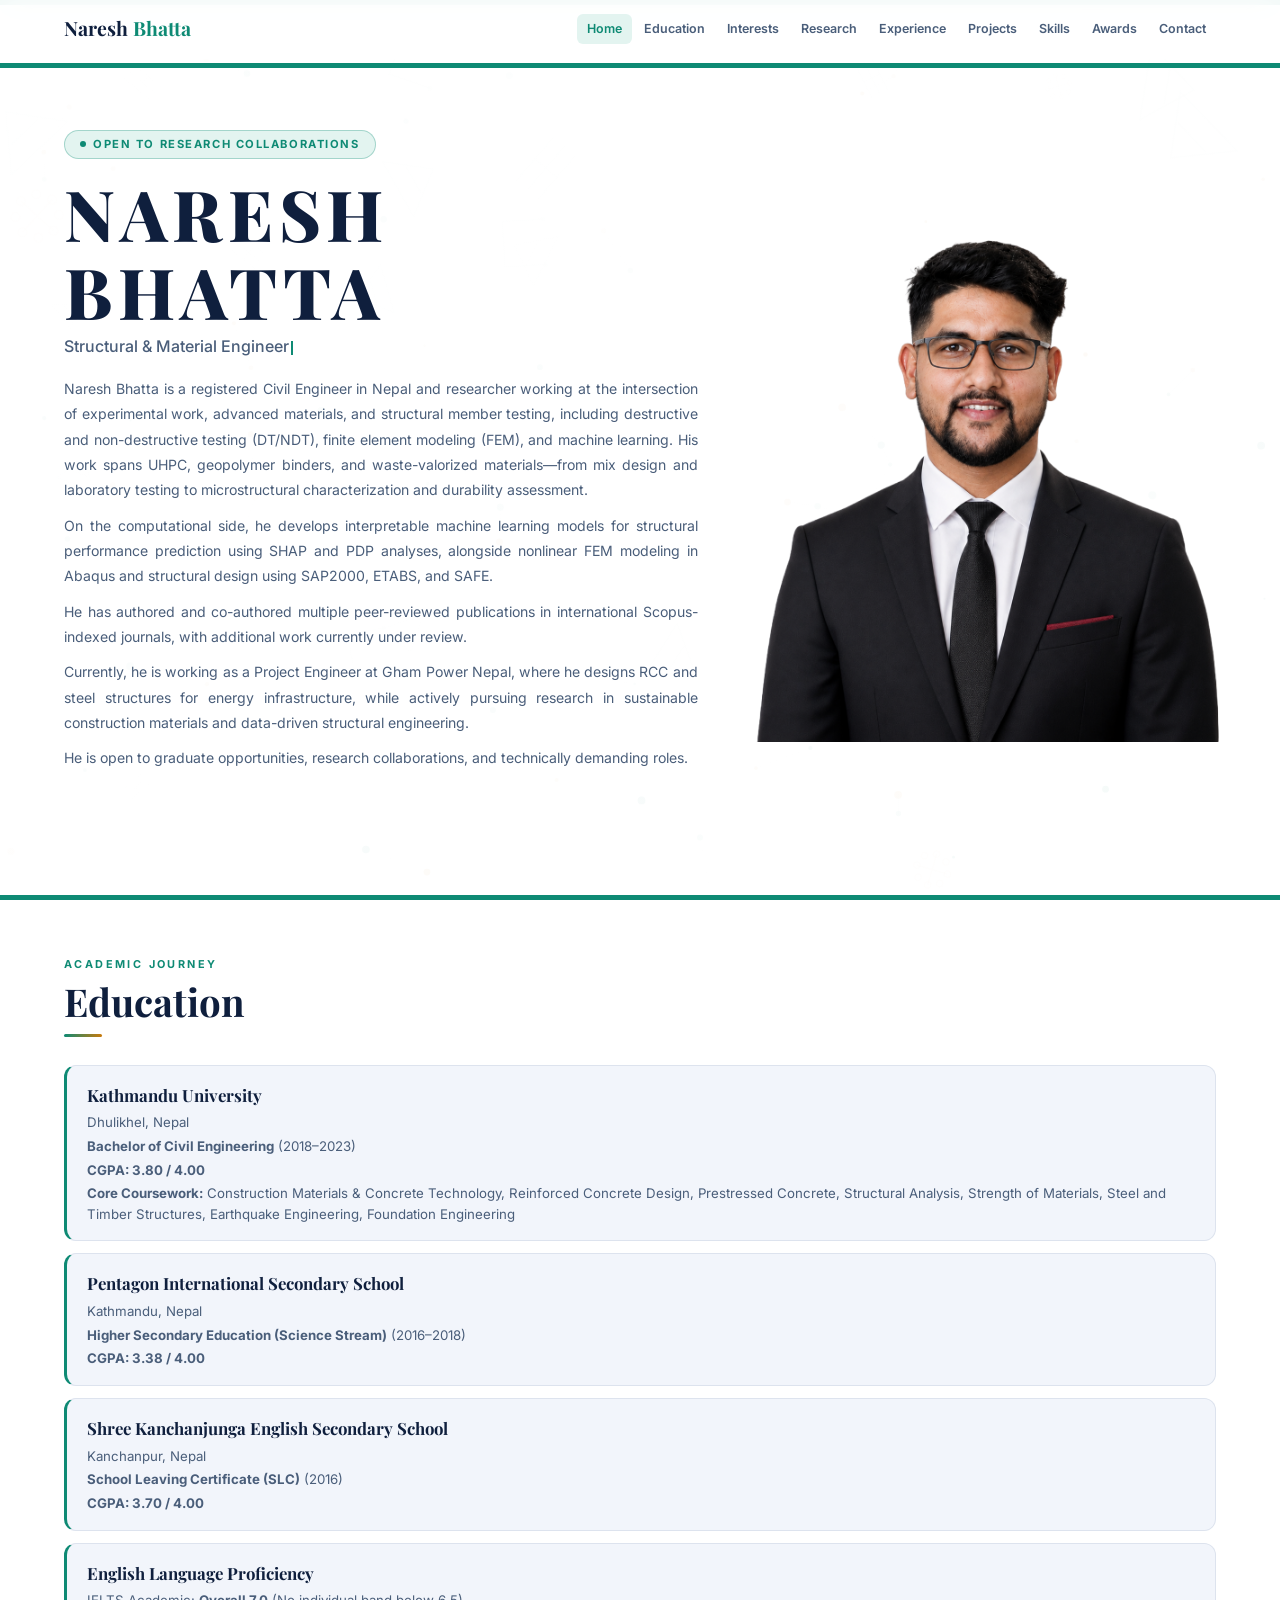
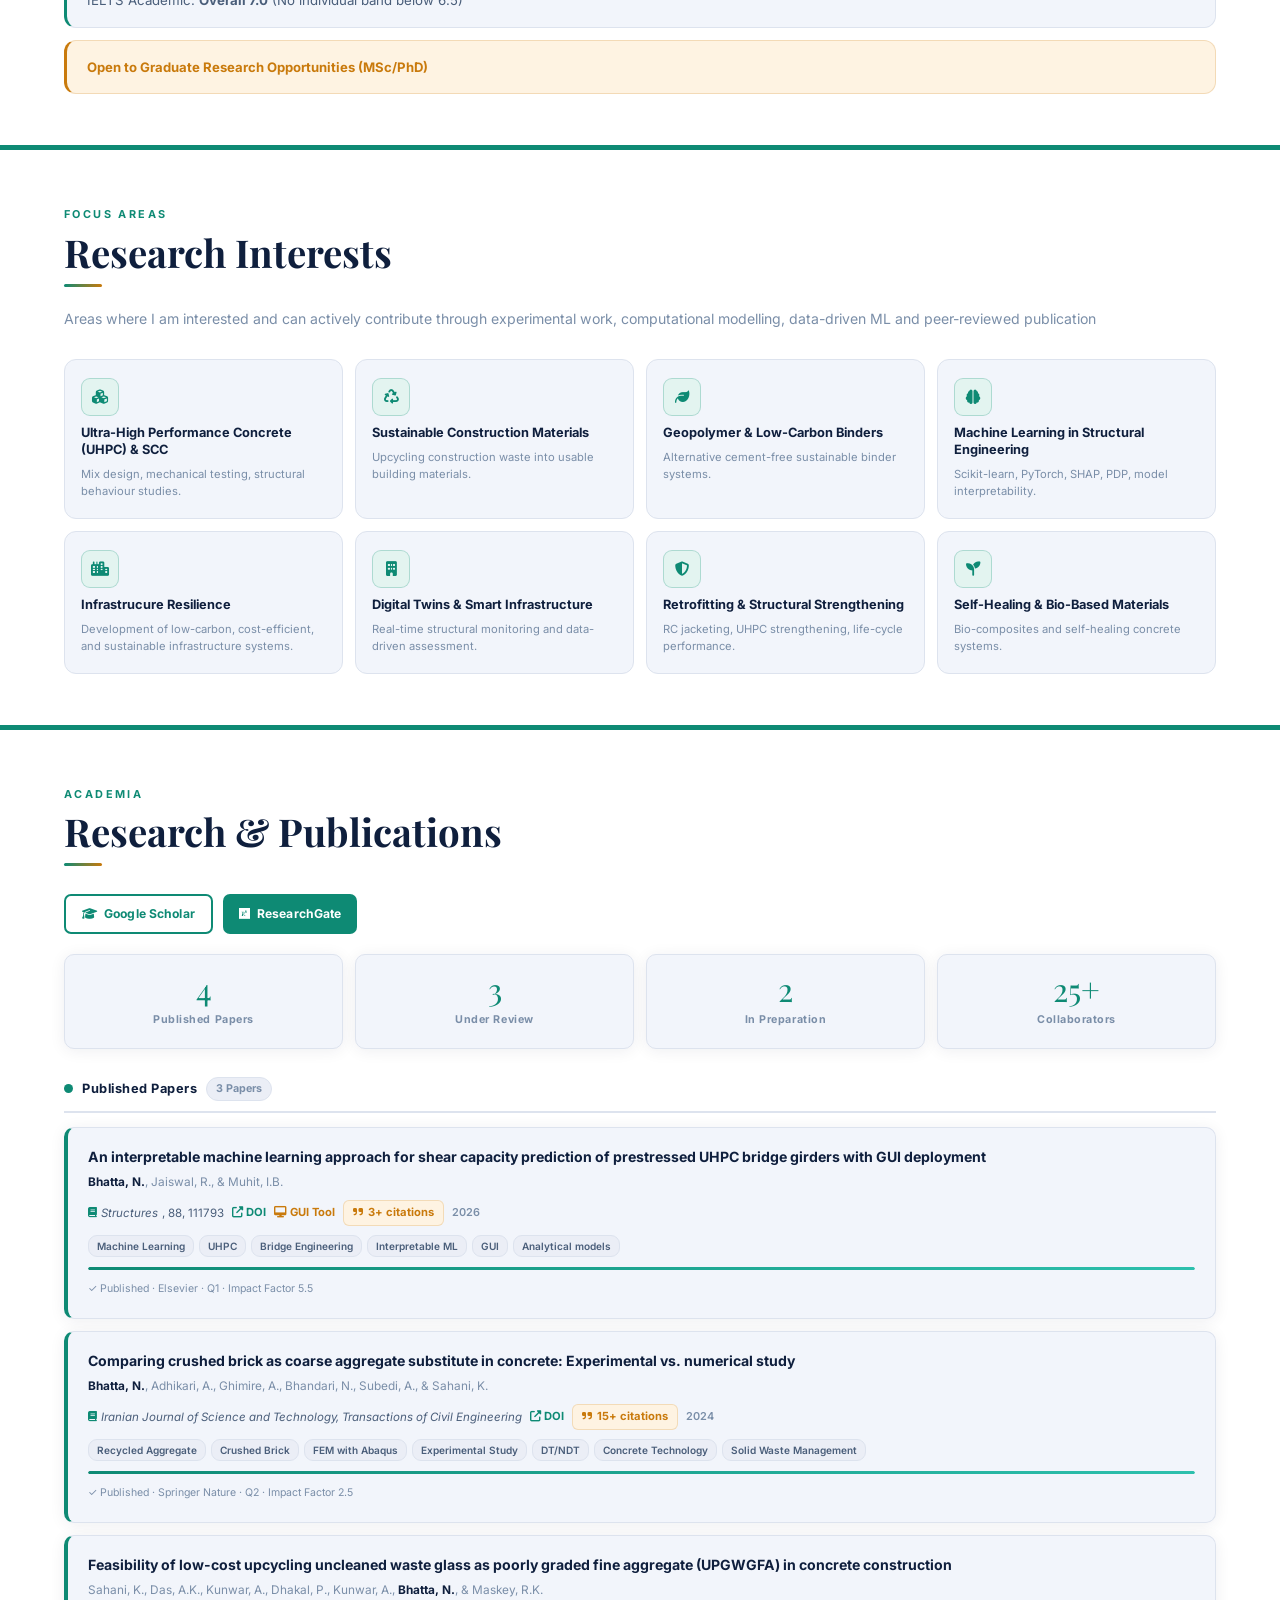
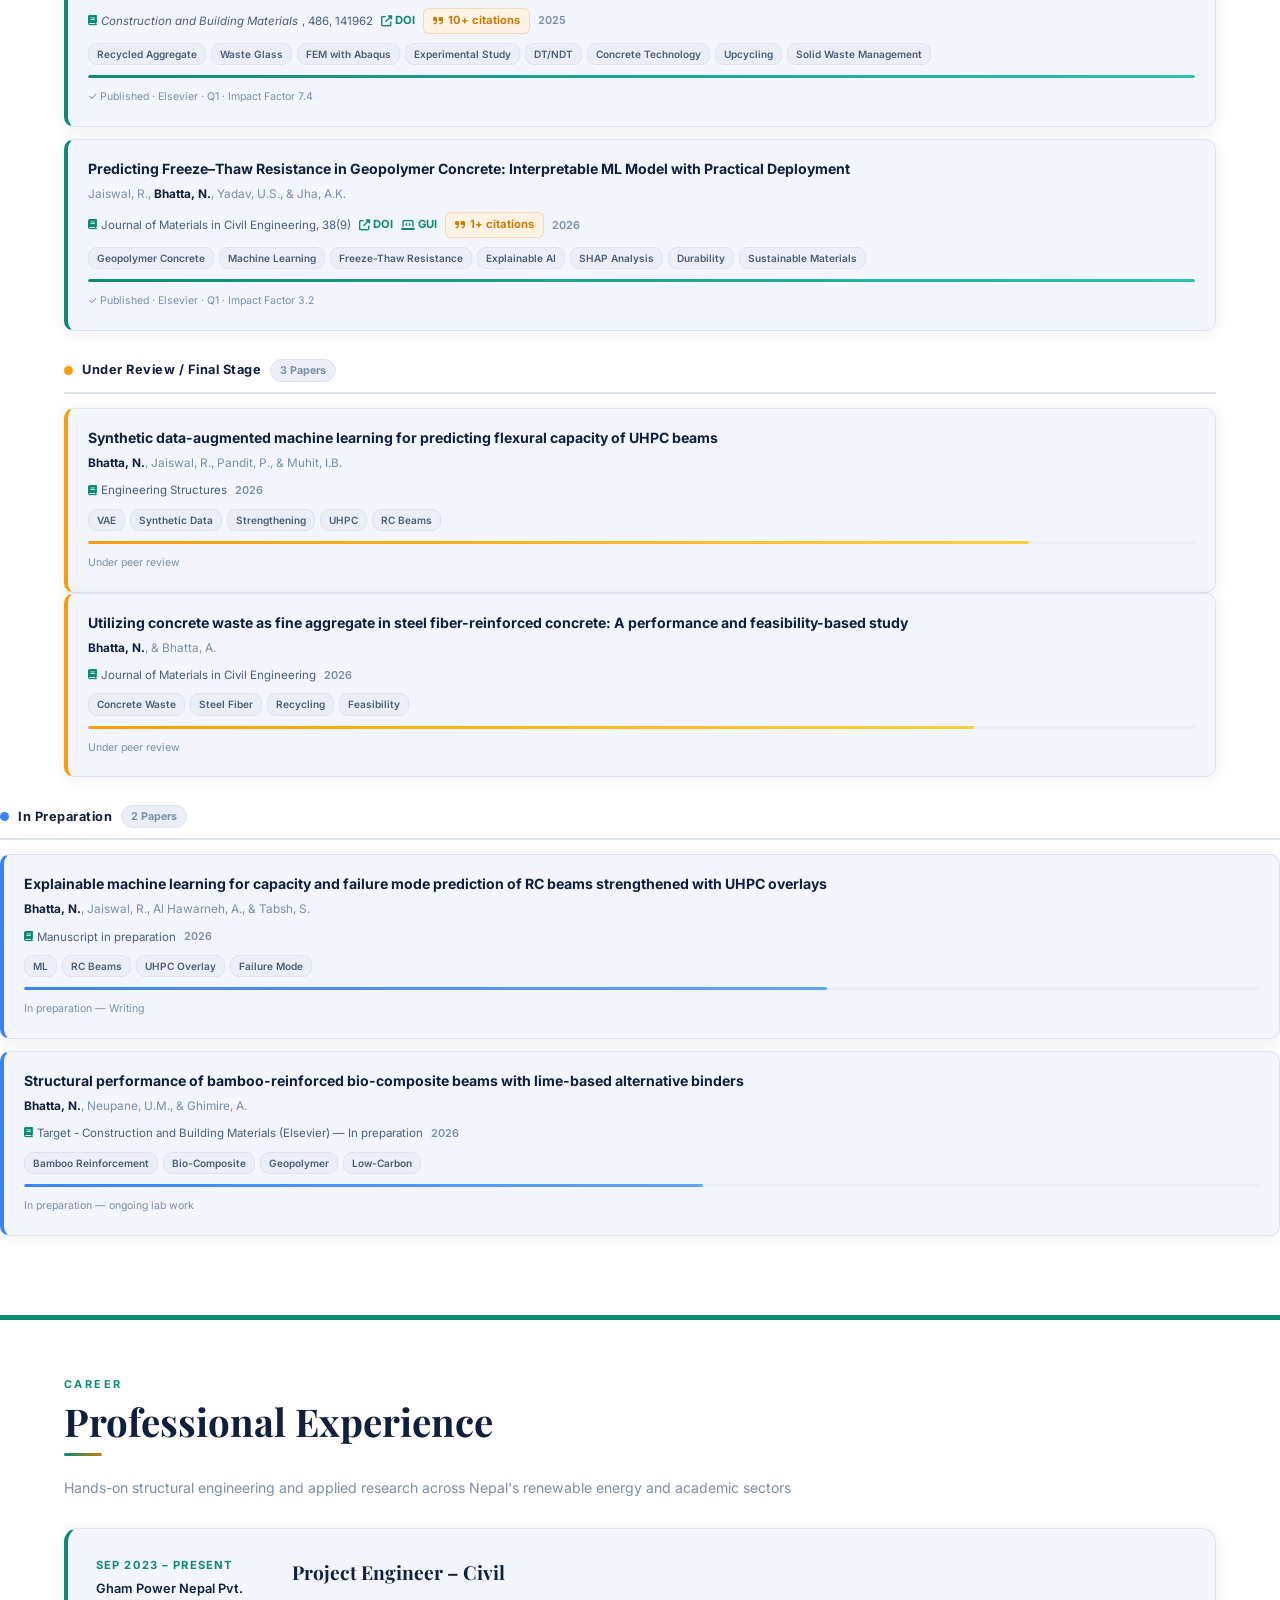
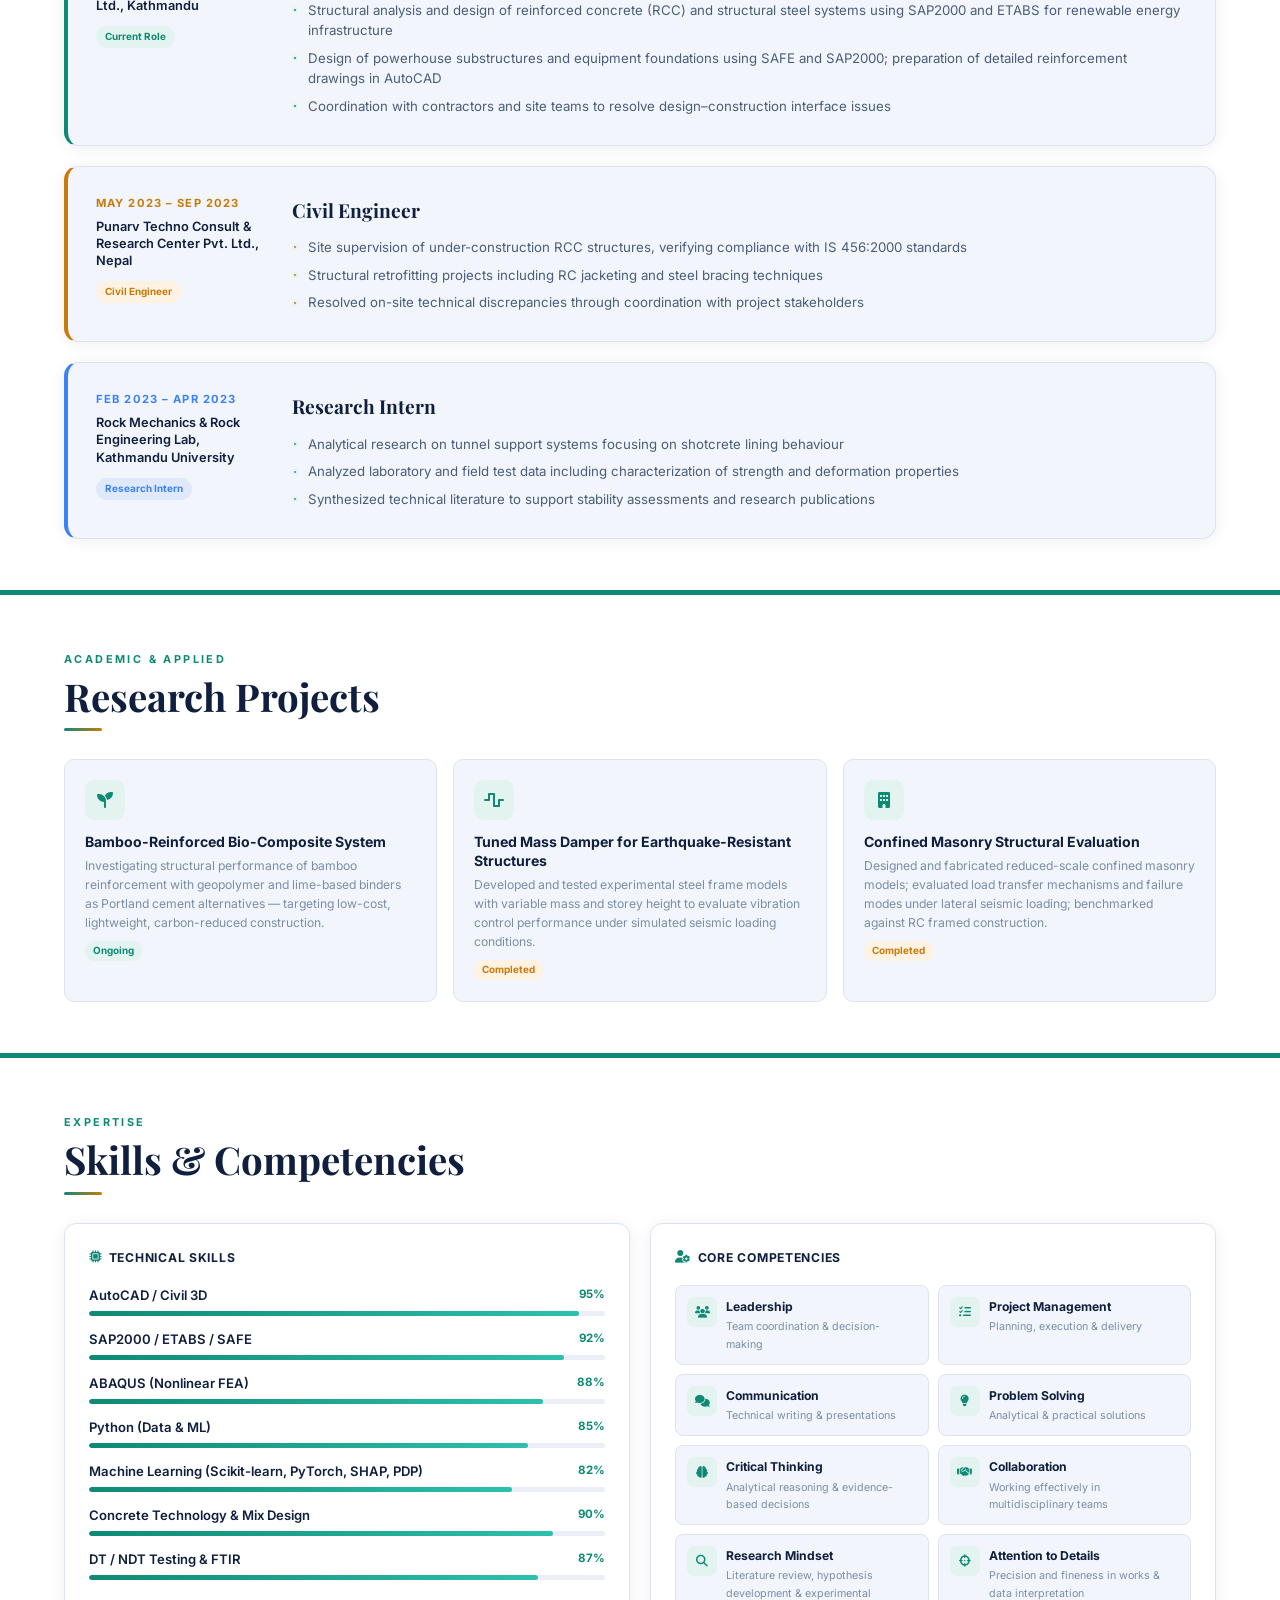
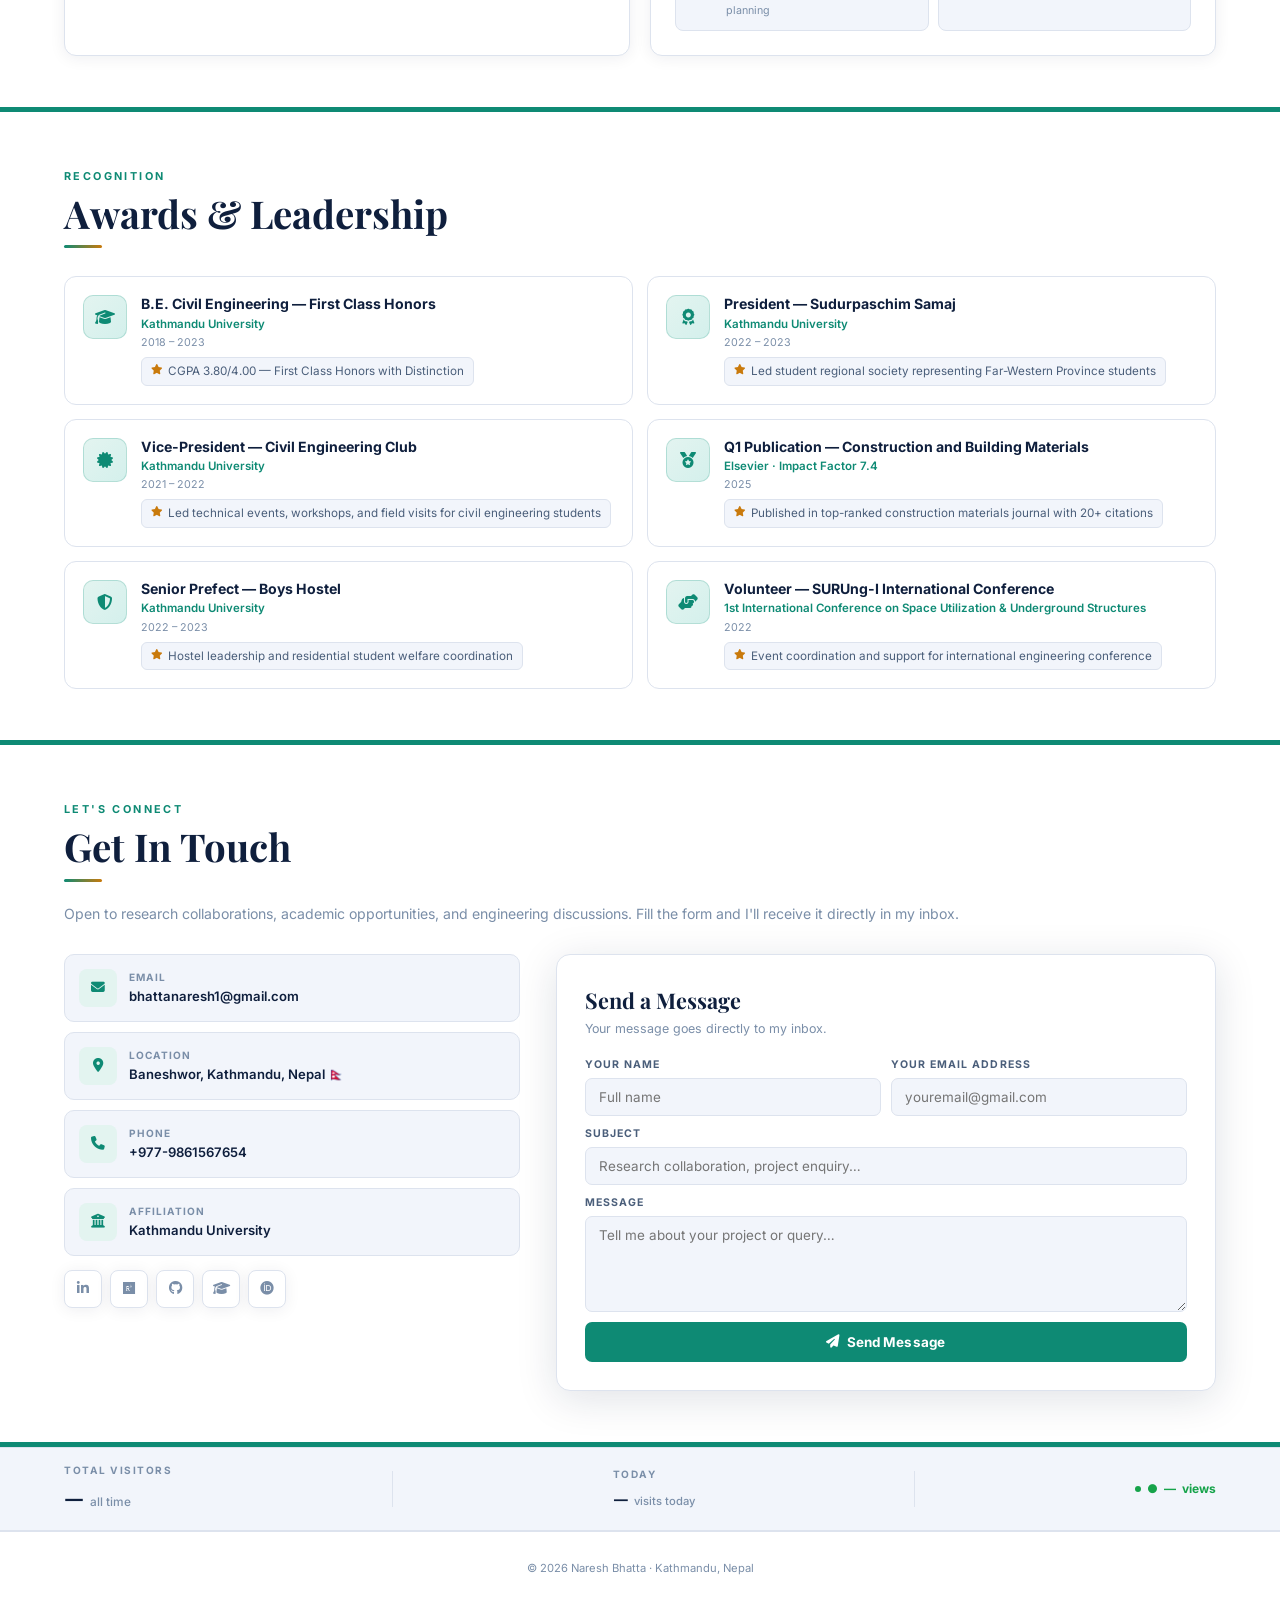
==== commit a5bd68fe: "Update publication counts and add new publication card Updated the number of published papers displa" ====
--- a/index.html
+++ b/index.html
@@ -448,7 +448,7 @@
     </div>
 
     <div class="rs-grid reveal">
-      <div class="rs-card"><span class="rs-num counter" data-n="3">0</span><span class="rs-lbl">Published Papers</span></div>
+      <div class="rs-card"><span class="rs-num counter" data-n="4">0</span><span class="rs-lbl">Published Papers</span></div>
       <div class="rs-card"><span class="rs-num counter" data-n="3">0</span><span class="rs-lbl">Under Review</span></div>
       <div class="rs-card"><span class="rs-num counter" data-n="2">0</span><span class="rs-lbl">In Preparation</span></div>
       <div class="rs-card"><span class="rs-num">25+</span><span class="rs-lbl">Collaborators</span></div>
@@ -499,6 +499,27 @@
           <div class="pub-tags"><span class="pub-tag">Recycled Aggregate</span><span class="pub-tag">Waste Glass</span><span class="pub-tag">FEM with Abaqus</span><span class="pub-tag">Experimental Study</span><span class="pub-tag">DT/NDT</span><span class="pub-tag">Concrete Technology</span><span class="pub-tag">Upcycling</span><span class="pub-tag">Solid Waste Management</span></div>
           <div class="prog-wrap"><div class="prog-bar"><div class="prog-in prog-pub" data-w="100"></div></div><span class="prog-txt">✓ Published · Elsevier · Q1 · Impact Factor 7.4</span></div>
         </div>
+        <div class="pub-card">
+          <div class="pub-title">Predicting Freeze–Thaw Resistance in Geopolymer Concrete: Interpretable ML Model with Practical Deployment</div>
+          <div class="pub-authors">Jaiswal, R., <span class="me">Bhatta, N.</span>, Yadav, U.S., &amp; Jha, A.K.</div>
+          <div class="pub-bottom">
+            <span class="pub-journal"><i class="fas fa-book"></i> Journal of Materials in Civil Engineering</em>, 38(9)</span>
+            <a href="https://doi.org/10.1061/JMCEE7.MTENG-23191" target="_blank" class="pub-doi"><i class="fas fa-external-link-alt"></i> DOI</a>
+            <a href="http://ec2-13-60-232-74.eu-north-1.compute.amazonaws.com/" target="_blank" class="pub-doi"><i class="fas fa-laptop-code"></i> GUI</a>
+            <span class="pub-cite"><i class="fas fa-quote-right"></i> 1+ citations</span>
+            <span style="font-size:.68rem;color:var(--muted);font-weight:600">2026</span>
+          </div>
+          <div class="pub-tags">
+               <span class="pub-tag">Geopolymer Concrete</span>
+               <span class="pub-tag">Machine Learning</span>
+               <span class="pub-tag">Freeze-Thaw Resistance</span>
+               <span class="pub-tag">Explainable AI</span>
+               <span class="pub-tag">SHAP Analysis</span>
+               <span class="pub-tag">Durability</span>
+               <span class="pub-tag">Sustainable Materials</span>
+          </div>
+          <div class="prog-wrap"><div class="prog-bar"><div class="prog-in prog-pub" data-w="100"></div></div><span class="prog-txt">✓ Published · Elsevier · Q1 · Impact Factor 3.2</span></div>
+        </div>
       </div>
     </div>
 
@@ -508,19 +529,7 @@
         <span class="pub-dot dot-rev"></span>
         <h3>Under Review / Final Stage</h3>
         <span class="pub-cnt">3 Papers</span>
-      </div>
-      <div class="pub-cards">
-        <div class="pub-card rev">
-          <div class="pub-title">Predicting freeze–thaw resistance in geopolymer concrete: An interpretable ML model with practical deployment</div>
-          <div class="pub-authors">Jaiswal, R., <span class="me">Bhatta, N.</span>, Yadav, Y.S., &amp; Jha, A.K.</div>
-          <div class="pub-bottom">
-            <span class="pub-journal"><i class="fas fa-book"></i> Journal of Materials in Civil Engineering</span>
-            <a href="http://ec2-13-60-232-74.eu-north-1.compute.amazonaws.com/" target="_blank" class="pub-doi" style="color:var(--gold)"><i class="fas fa-desktop"></i> GUI Tool</a>
-            <span style="font-size:.68rem;color:var(--muted);font-weight:600">2026</span>
-          </div>
-          <div class="pub-tags"><span class="pub-tag">Geopolymer</span><span class="pub-tag">Freeze-Thaw</span><span class="pub-tag">Interpretable ML</span><span class="pub-tag">Durability</span></div>
-          <div class="prog-wrap"><div class="prog-bar"><div class="prog-in prog-rev" data-w="95"></div></div><span class="prog-txt">Final stage of publication</span></div>
-        </div>
+      </div>      
         <div class="pub-card rev">
           <div class="pub-title">Synthetic data-augmented machine learning for predicting flexural capacity of UHPC beams</div>
           <div class="pub-authors"><span class="me">Bhatta, N.</span>, Jaiswal, R., Pandit, P., &amp; Muhit, I.B.</div>
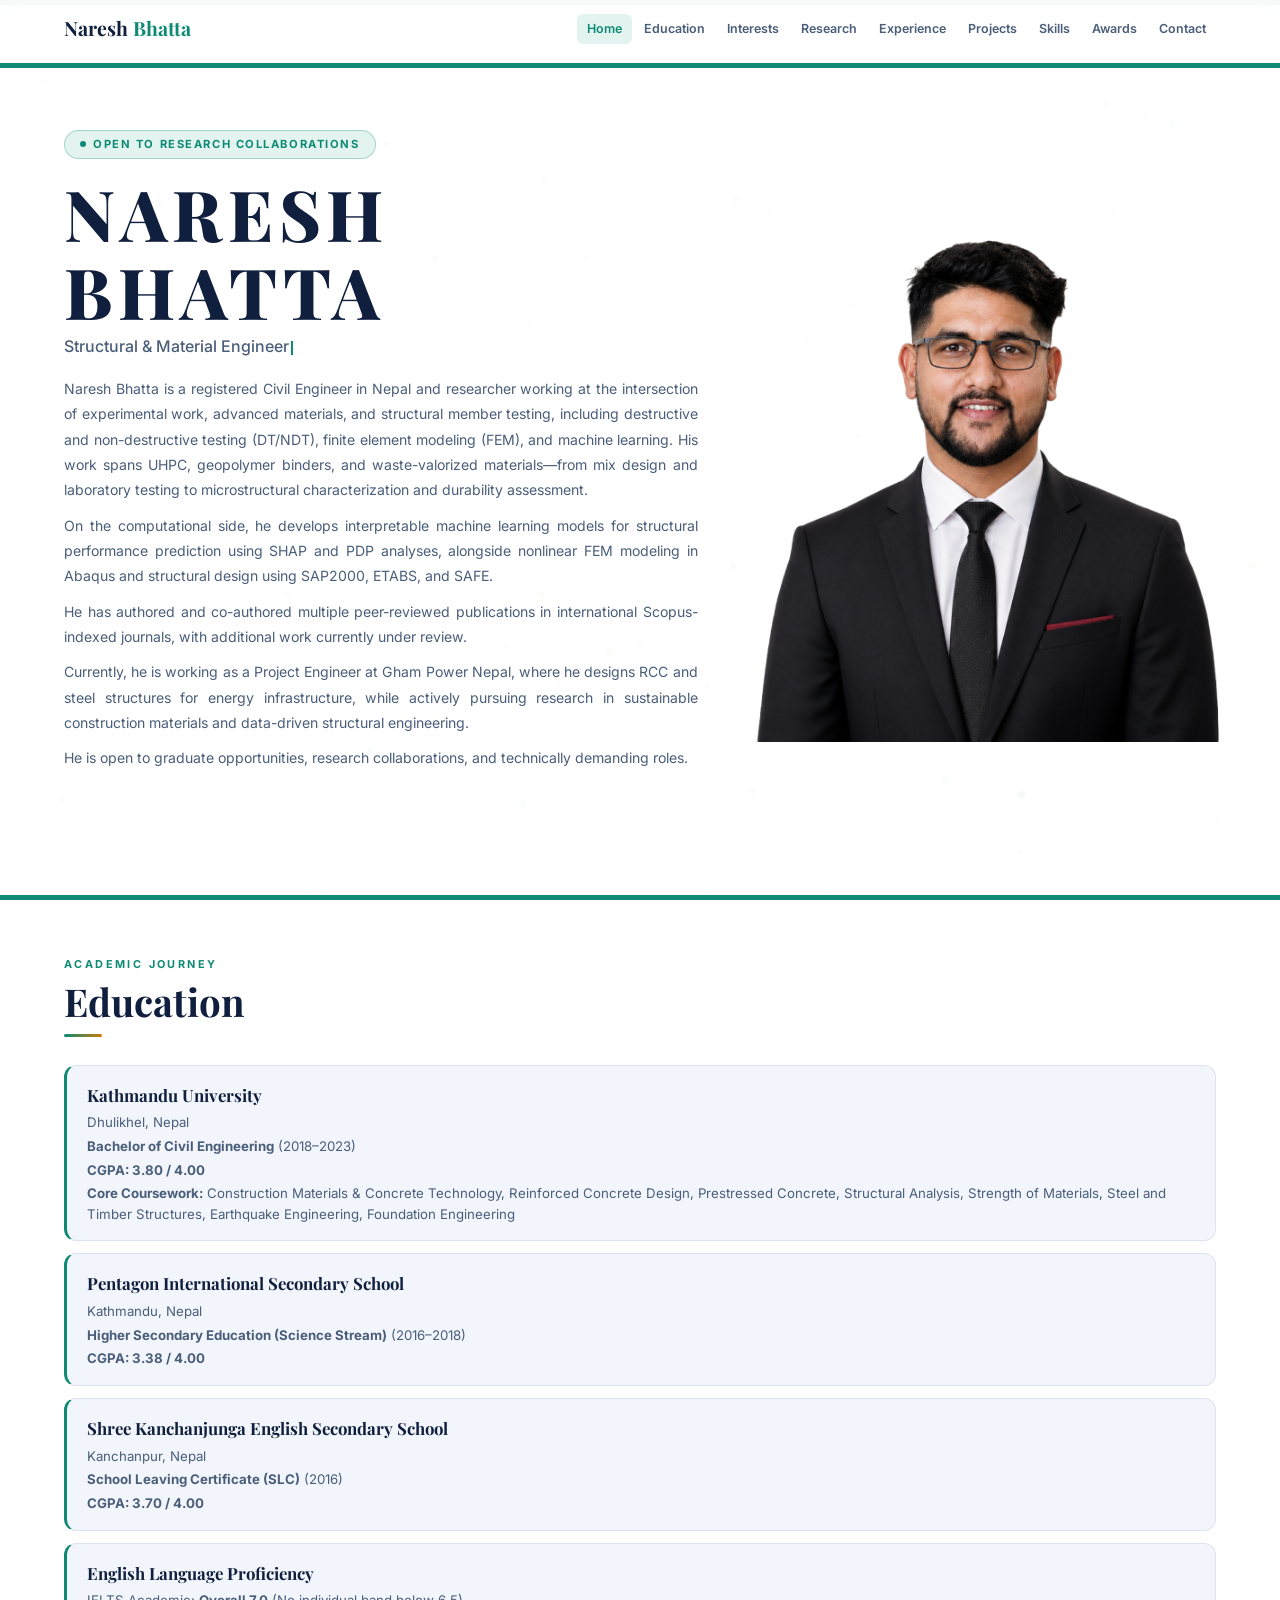
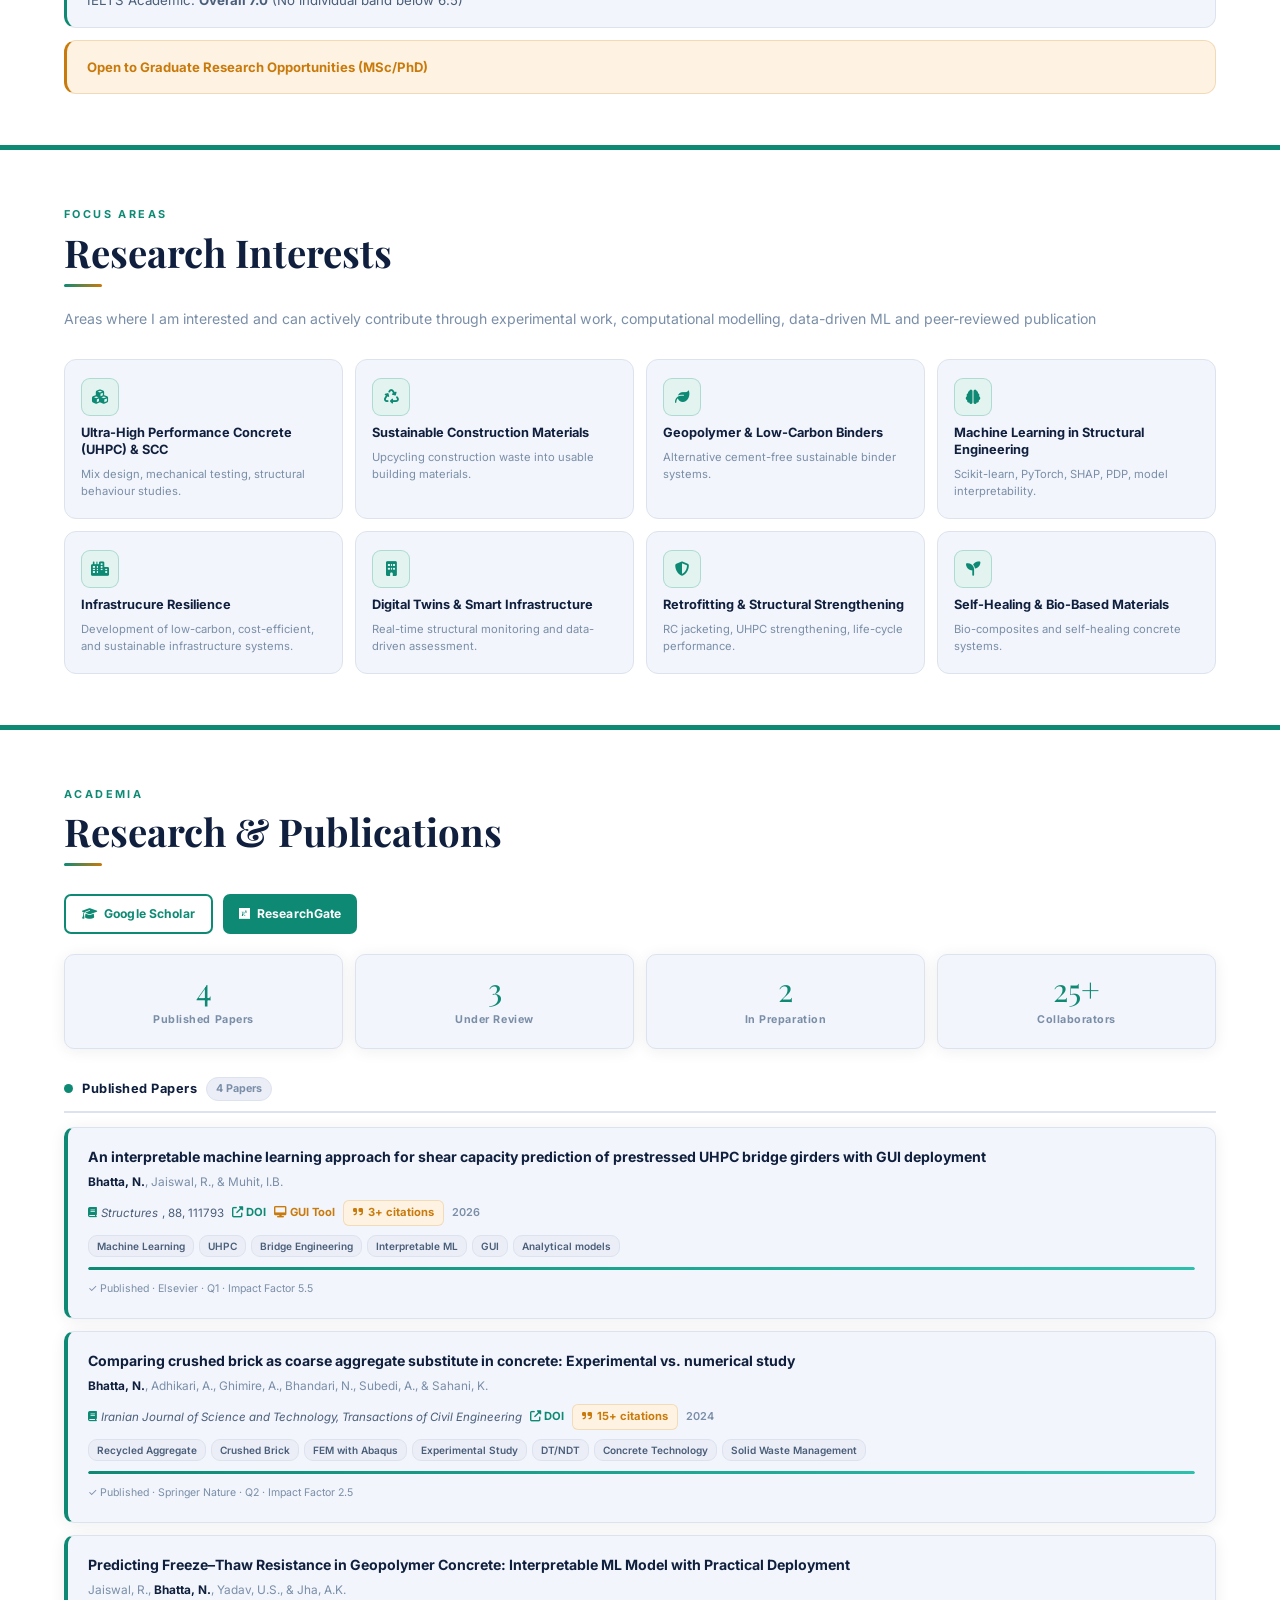
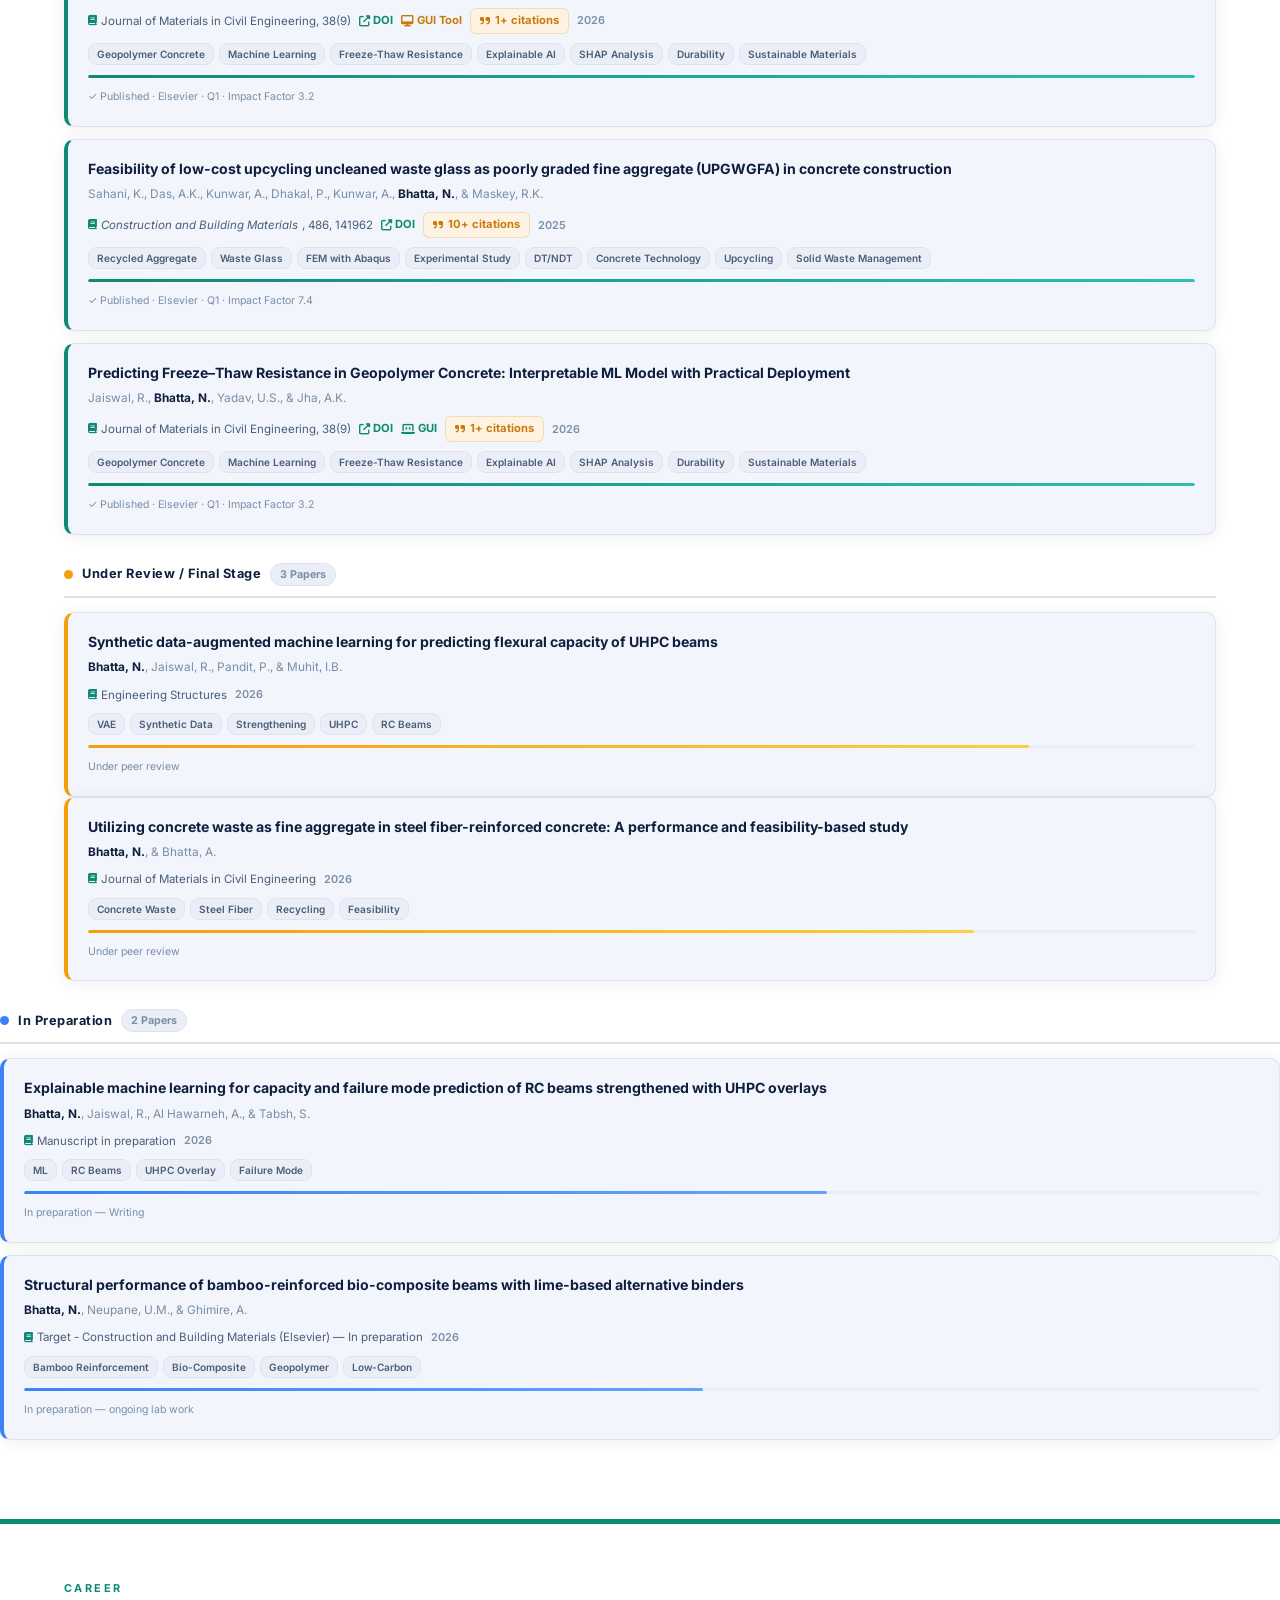
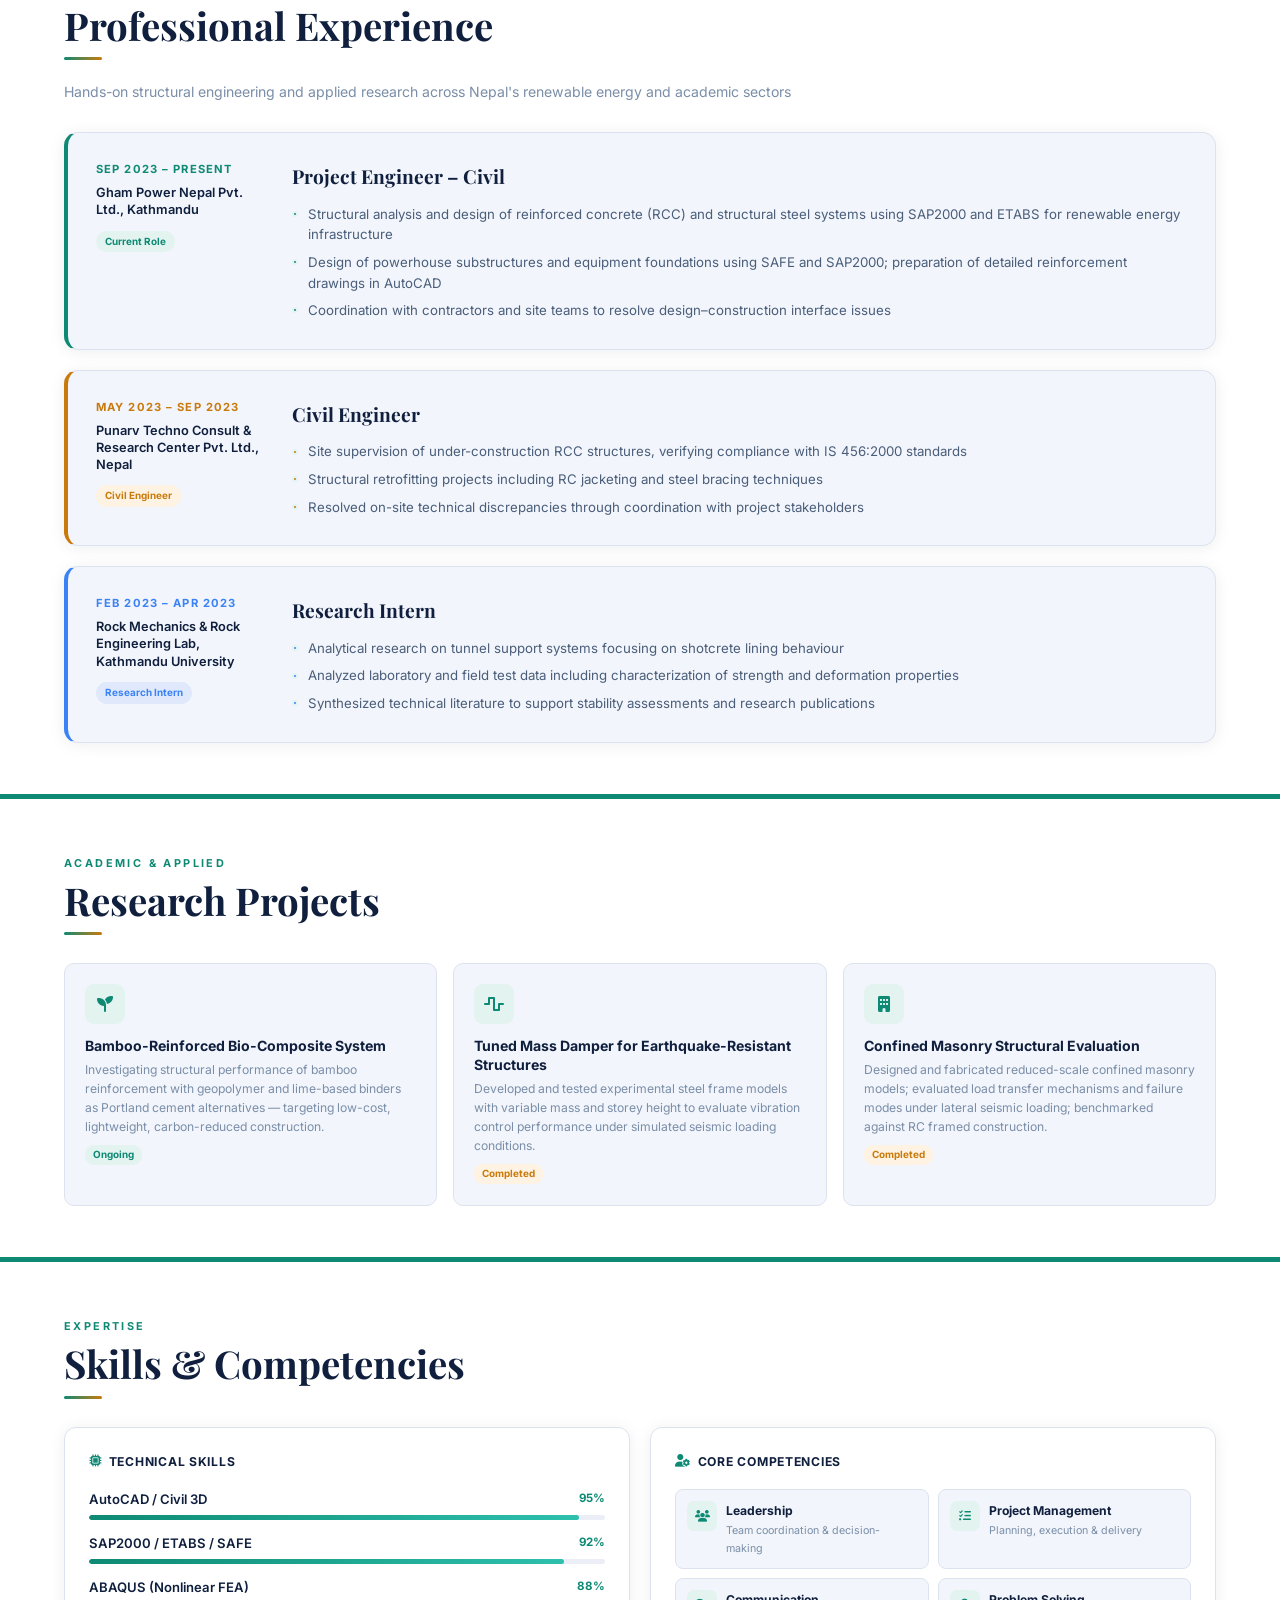
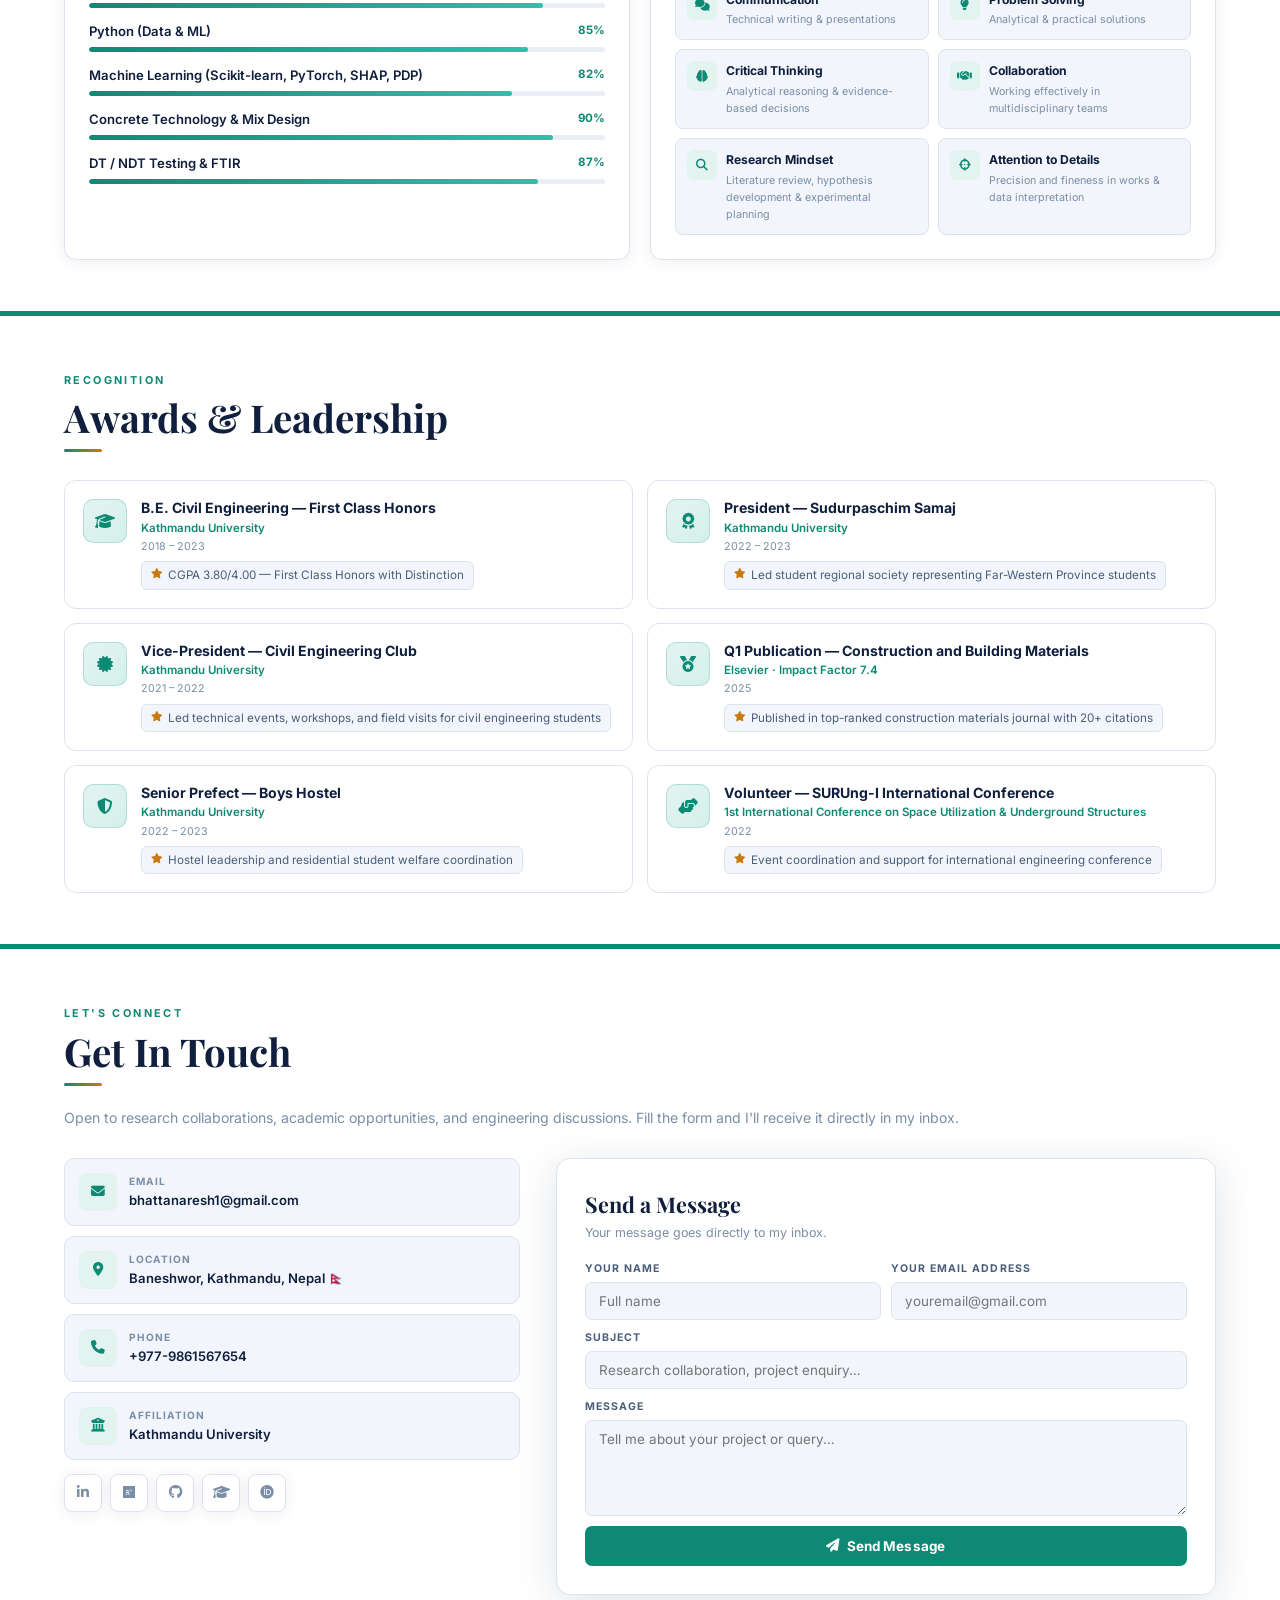
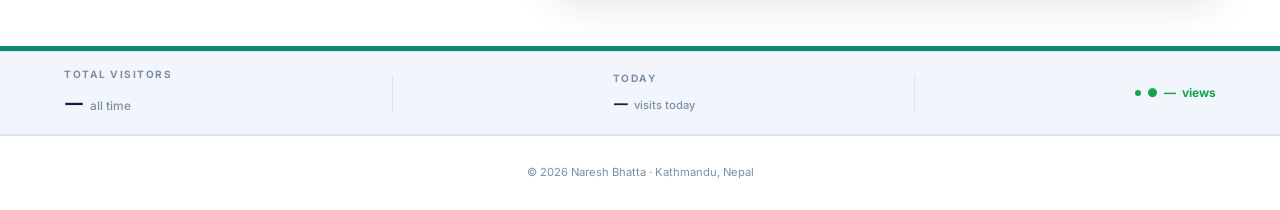
==== commit 723fa14b: "Update published papers count and add new entry Updated the published papers count and added a new p" ====
--- a/index.html
+++ b/index.html
@@ -459,7 +459,7 @@
       <div class="pub-group-hd">
         <span class="pub-dot dot-pub"></span>
         <h3>Published Papers</h3>
-        <span class="pub-cnt">3 Papers</span>
+        <span class="pub-cnt">4 Papers</span>
       </div>
       <div class="pub-cards">
         <div class="pub-card">
@@ -475,6 +475,7 @@
           <div class="pub-tags"><span class="pub-tag">Machine Learning</span><span class="pub-tag">UHPC</span><span class="pub-tag">Bridge Engineering</span><span class="pub-tag">Interpretable ML</span><span class="pub-tag">GUI</span><span class="pub-tag">Analytical models</span></div>
           <div class="prog-wrap"><div class="prog-bar"><div class="prog-in prog-pub" data-w="100"></div></div><span class="prog-txt">✓ Published · Elsevier · Q1 · Impact Factor 5.5</span></div>
         </div>
+           
         <div class="pub-card">
           <div class="pub-title">Comparing crushed brick as coarse aggregate substitute in concrete: Experimental vs. numerical study</div>
           <div class="pub-authors"><span class="me">Bhatta, N.</span>, Adhikari, A., Ghimire, A., Bhandari, N., Subedi, A., &amp; Sahani, K.</div>
@@ -487,6 +488,29 @@
           <div class="pub-tags"><span class="pub-tag">Recycled Aggregate</span><span class="pub-tag">Crushed Brick</span><span class="pub-tag">FEM with Abaqus</span><span class="pub-tag">Experimental Study</span><span class="pub-tag">DT/NDT</span><span class="pub-tag">Concrete Technology</span><span class="pub-tag">Solid Waste Management</span></div>
           <div class="prog-wrap"><div class="prog-bar"><div class="prog-in prog-pub" data-w="100"></div></div><span class="prog-txt">✓ Published · Springer Nature · Q2 · Impact Factor 2.5</span></div>
         </div>
+           
+        <div class="pub-card">
+          <div class="pub-title">Predicting Freeze–Thaw Resistance in Geopolymer Concrete: Interpretable ML Model with Practical Deployment</div>
+          <div class="pub-authors">Jaiswal, R., <span class="me">Bhatta, N.</span>, Yadav, U.S., &amp; Jha, A.K.</div>
+          <div class="pub-bottom">
+            <span class="pub-journal"><i class="fas fa-book"></i> Journal of Materials in Civil Engineering</em>, 38(9)</span>
+            <a href="https://doi.org/10.1061/JMCEE7.MTENG-23191" target="_blank" class="pub-doi"><i class="fas fa-external-link-alt"></i> DOI</a>
+            <a href="http://ec2-13-60-232-74.eu-north-1.compute.amazonaws.com/" target="_blank" class="pub-doi" style="color:var(--gold)"><i class="fas fa-desktop"></i> GUI Tool</a>
+            <span class="pub-cite"><i class="fas fa-quote-right"></i> 1+ citations</span>
+            <span style="font-size:.68rem;color:var(--muted);font-weight:600">2026</span>
+          </div>
+          <div class="pub-tags">
+               <span class="pub-tag">Geopolymer Concrete</span>
+               <span class="pub-tag">Machine Learning</span>
+               <span class="pub-tag">Freeze-Thaw Resistance</span>
+               <span class="pub-tag">Explainable AI</span>
+               <span class="pub-tag">SHAP Analysis</span>
+               <span class="pub-tag">Durability</span>
+               <span class="pub-tag">Sustainable Materials</span>
+          </div>
+          <div class="prog-wrap"><div class="prog-bar"><div class="prog-in prog-pub" data-w="100"></div></div><span class="prog-txt">✓ Published · Elsevier · Q1 · Impact Factor 3.2</span></div>
+        </div>
+           
         <div class="pub-card">
           <div class="pub-title">Feasibility of low-cost upcycling uncleaned waste glass as poorly graded fine aggregate (UPGWGFA) in concrete construction</div>
           <div class="pub-authors">Sahani, K., Das, A.K., Kunwar, A., Dhakal, P., Kunwar, A., <span class="me">Bhatta, N.</span>, &amp; Maskey, R.K.</div>
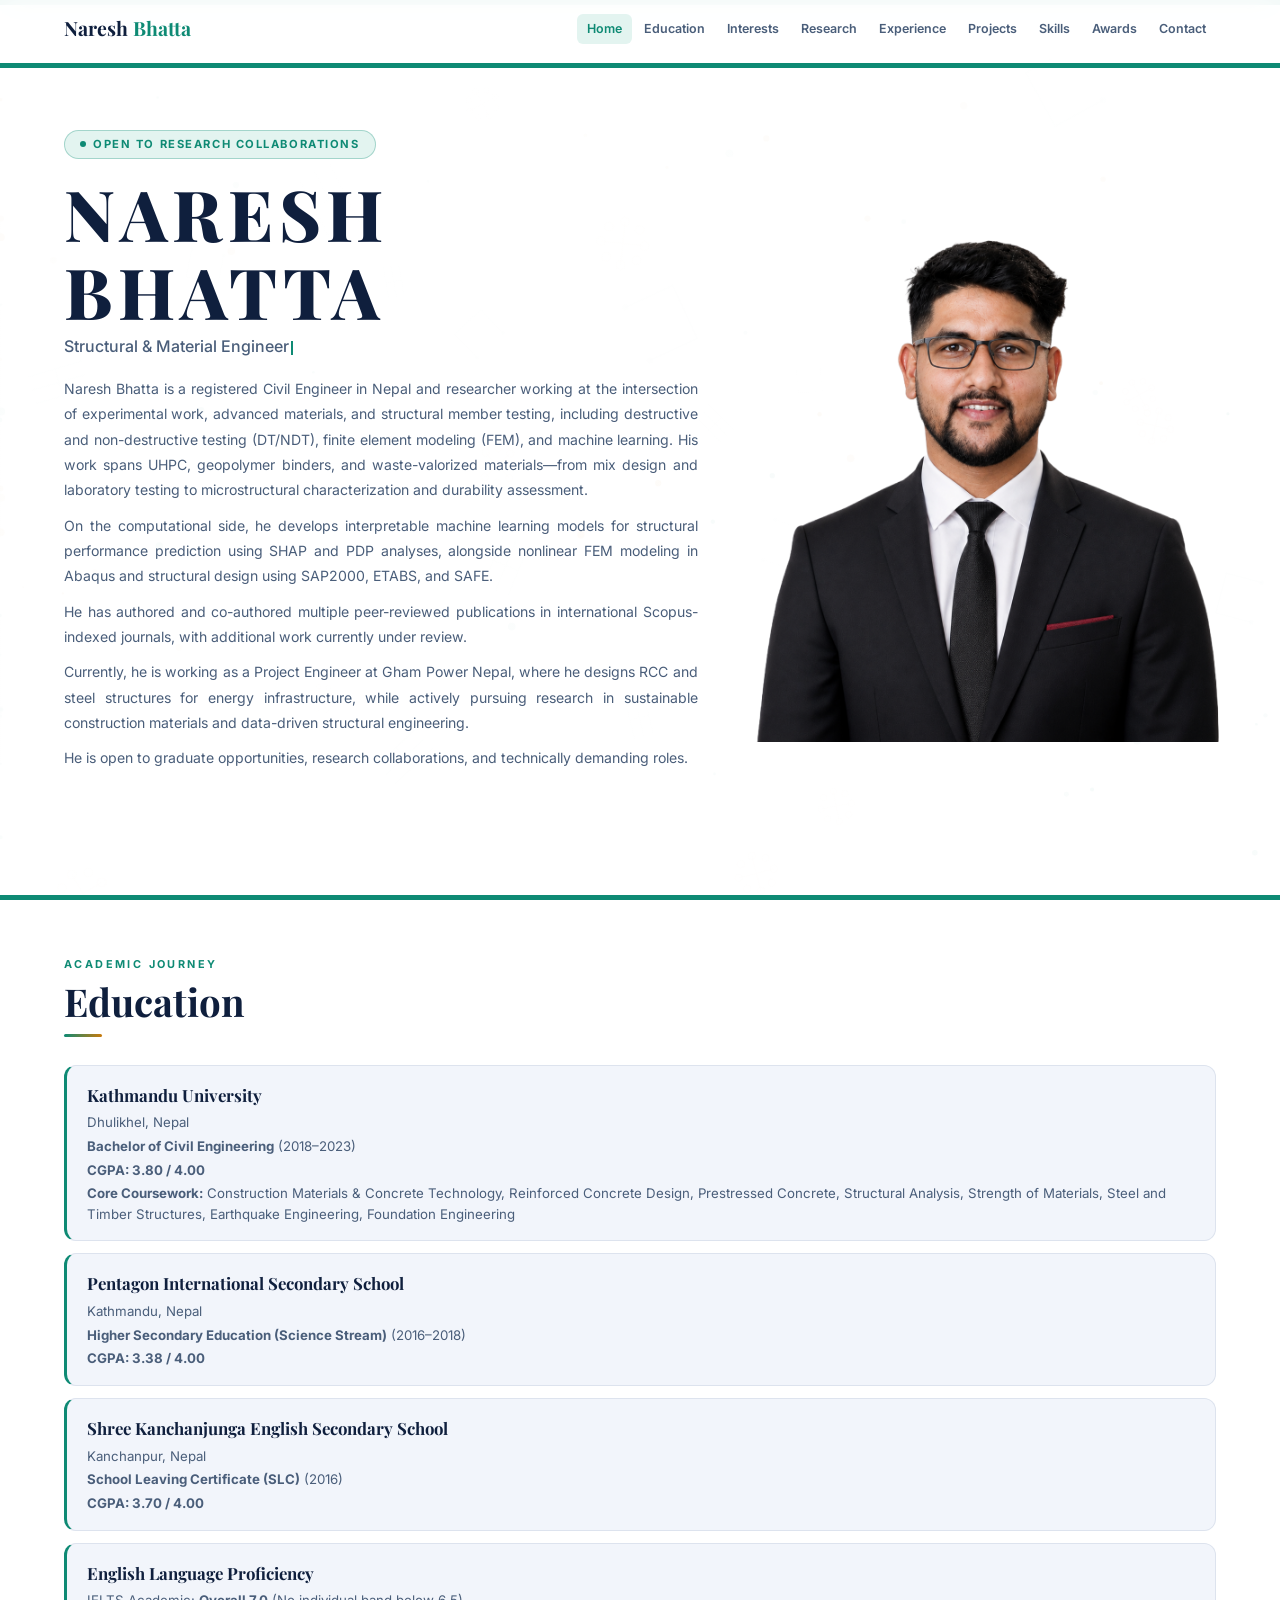
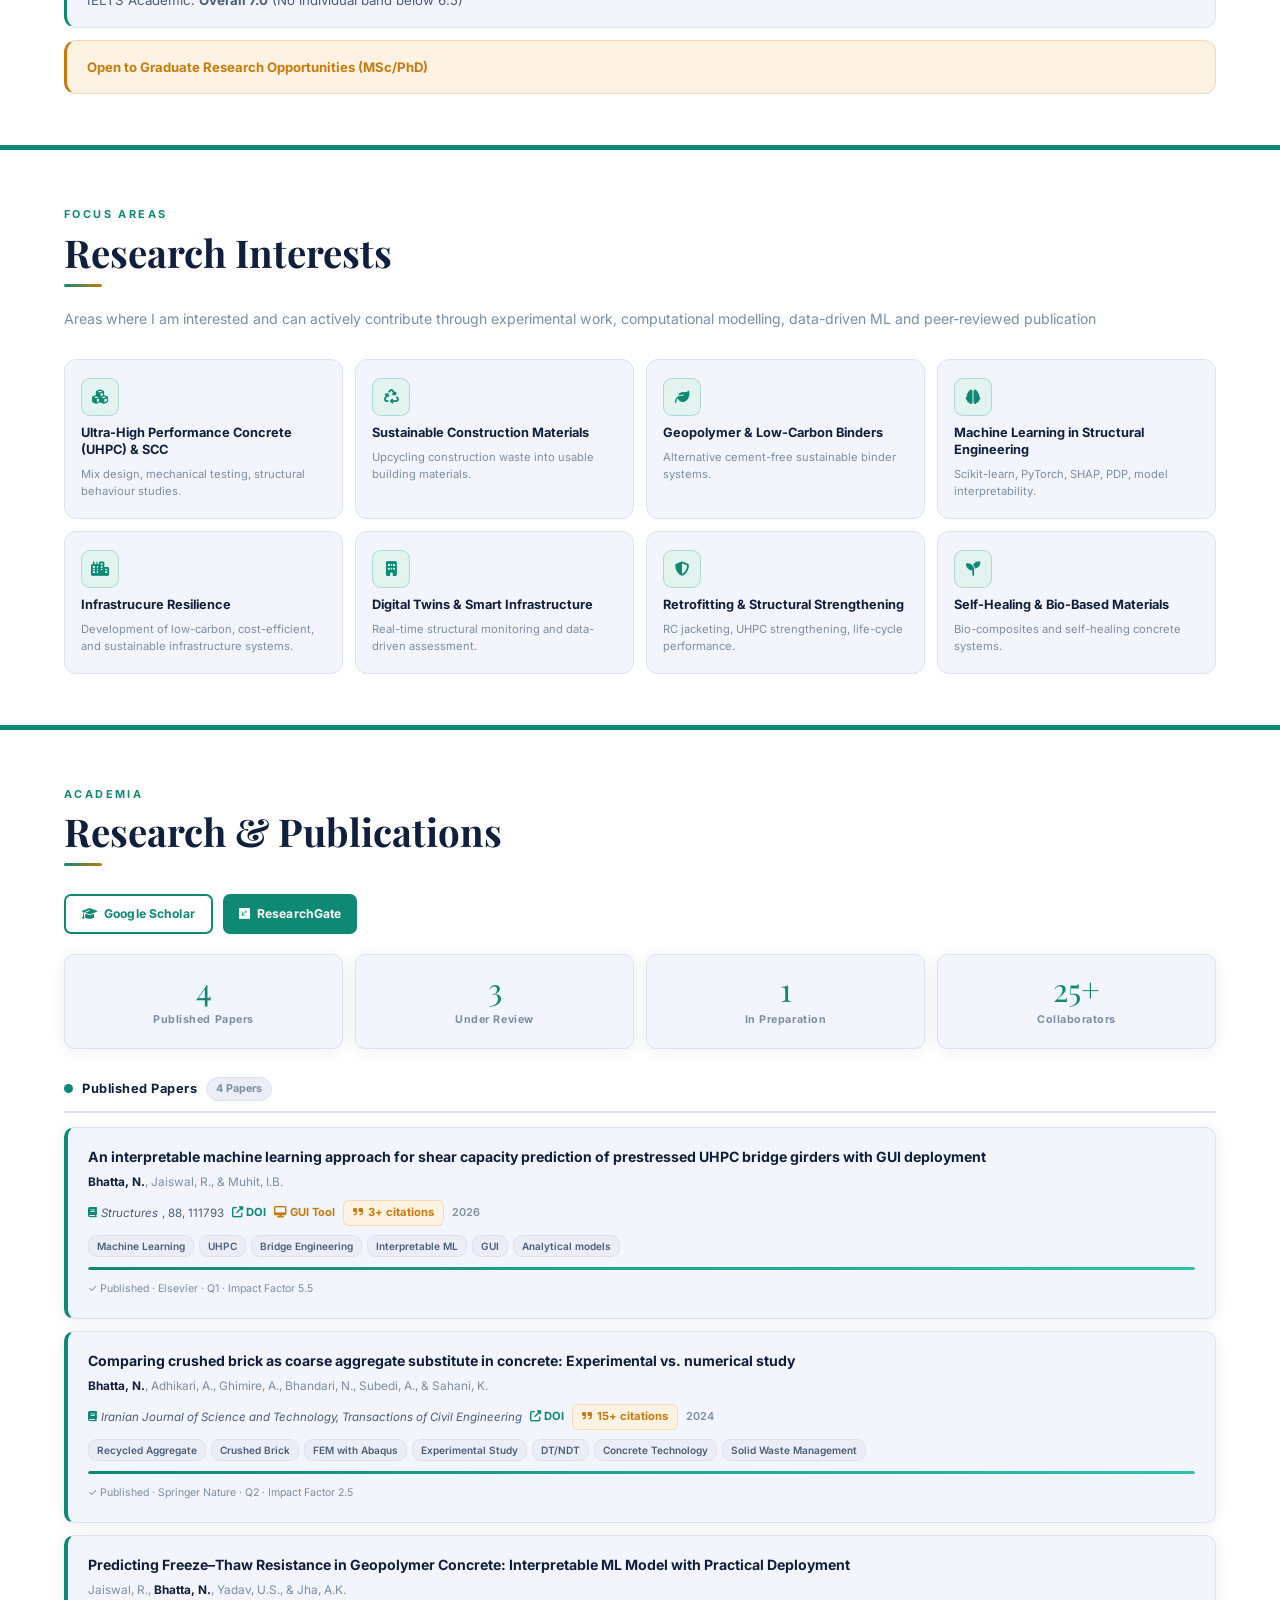
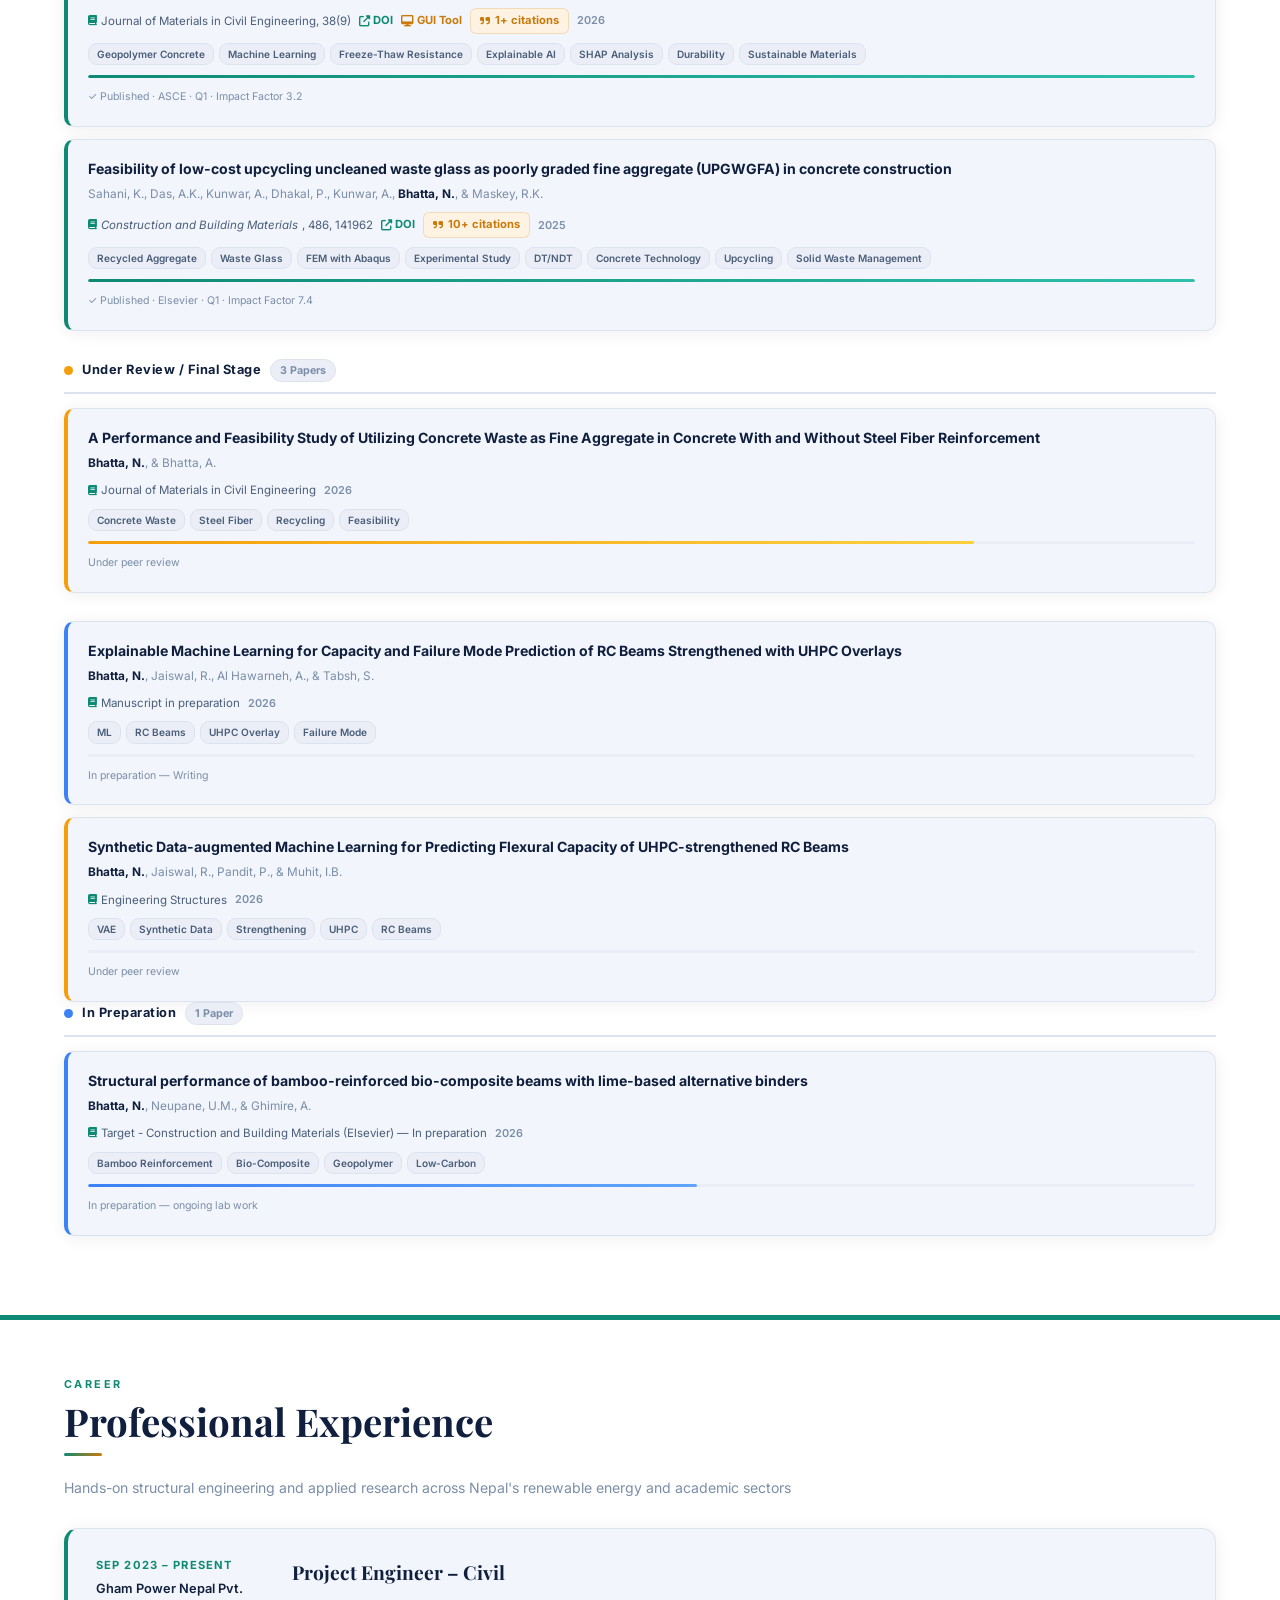
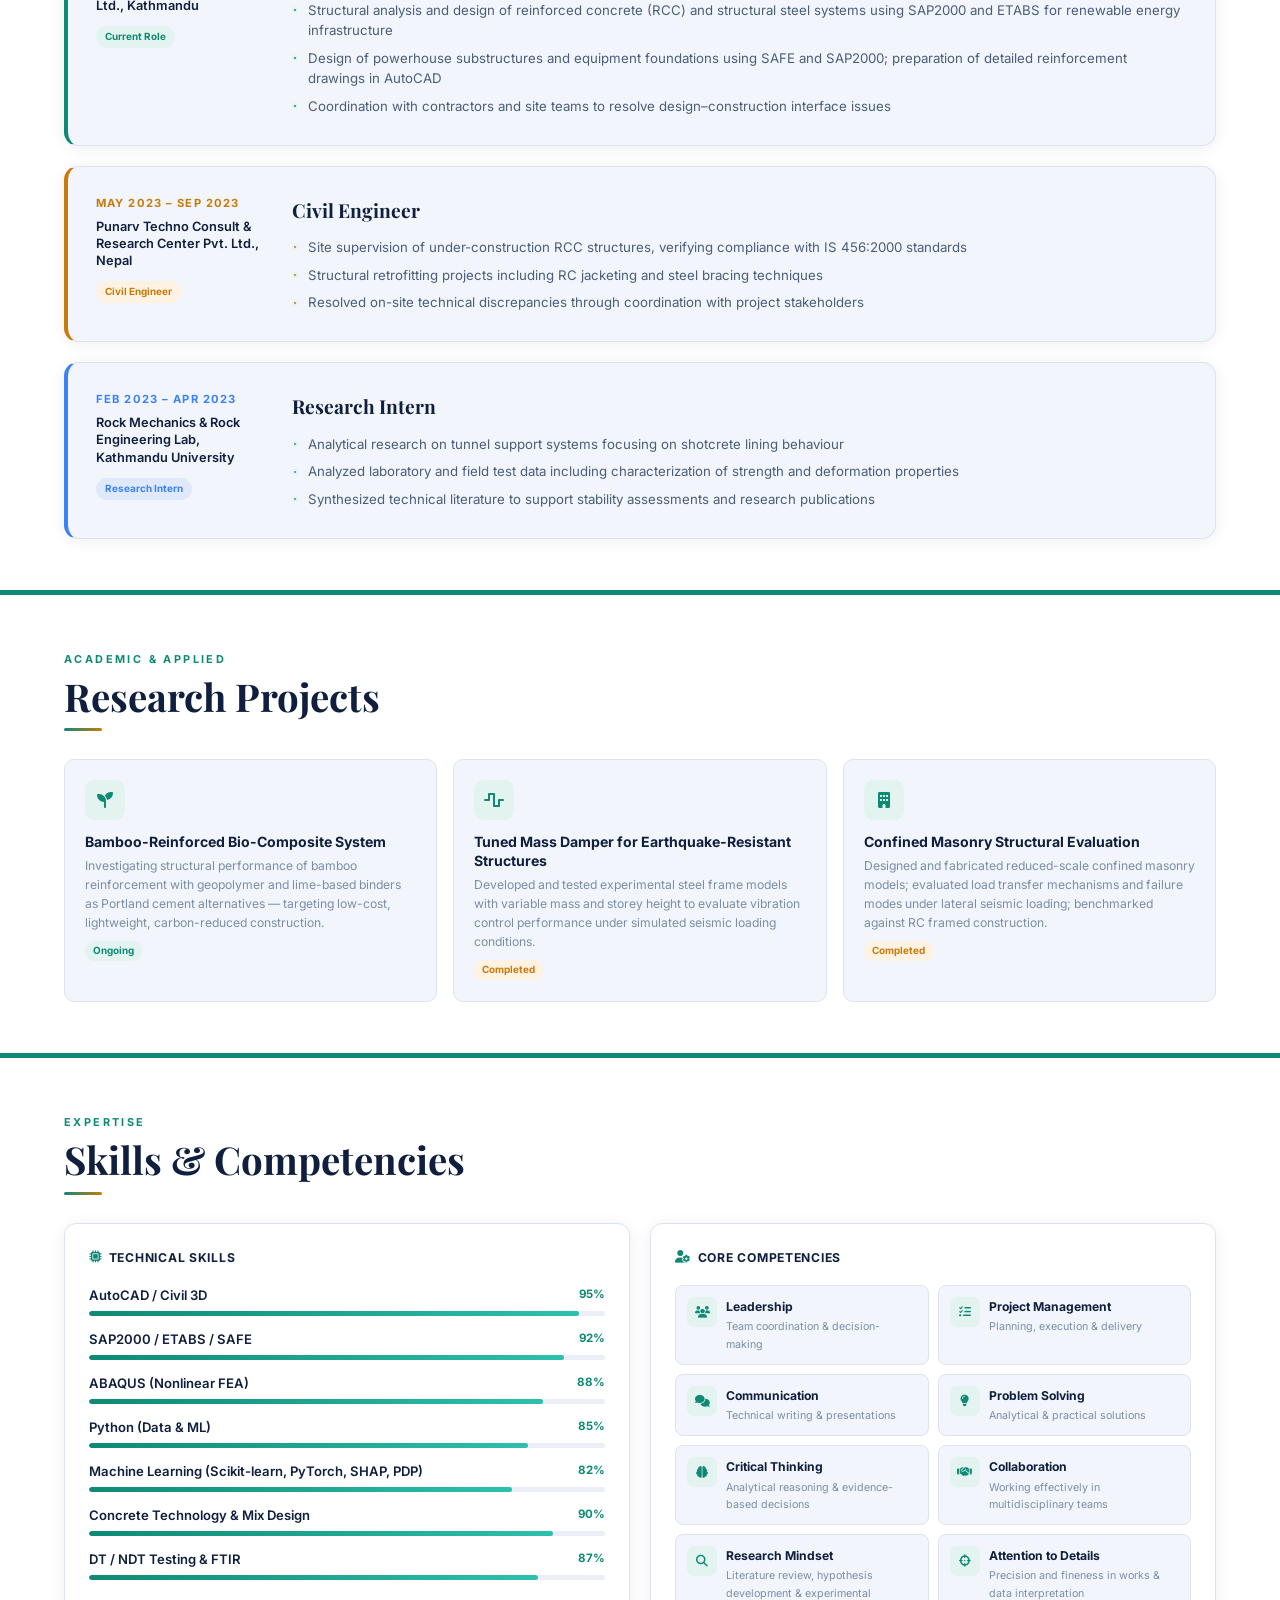
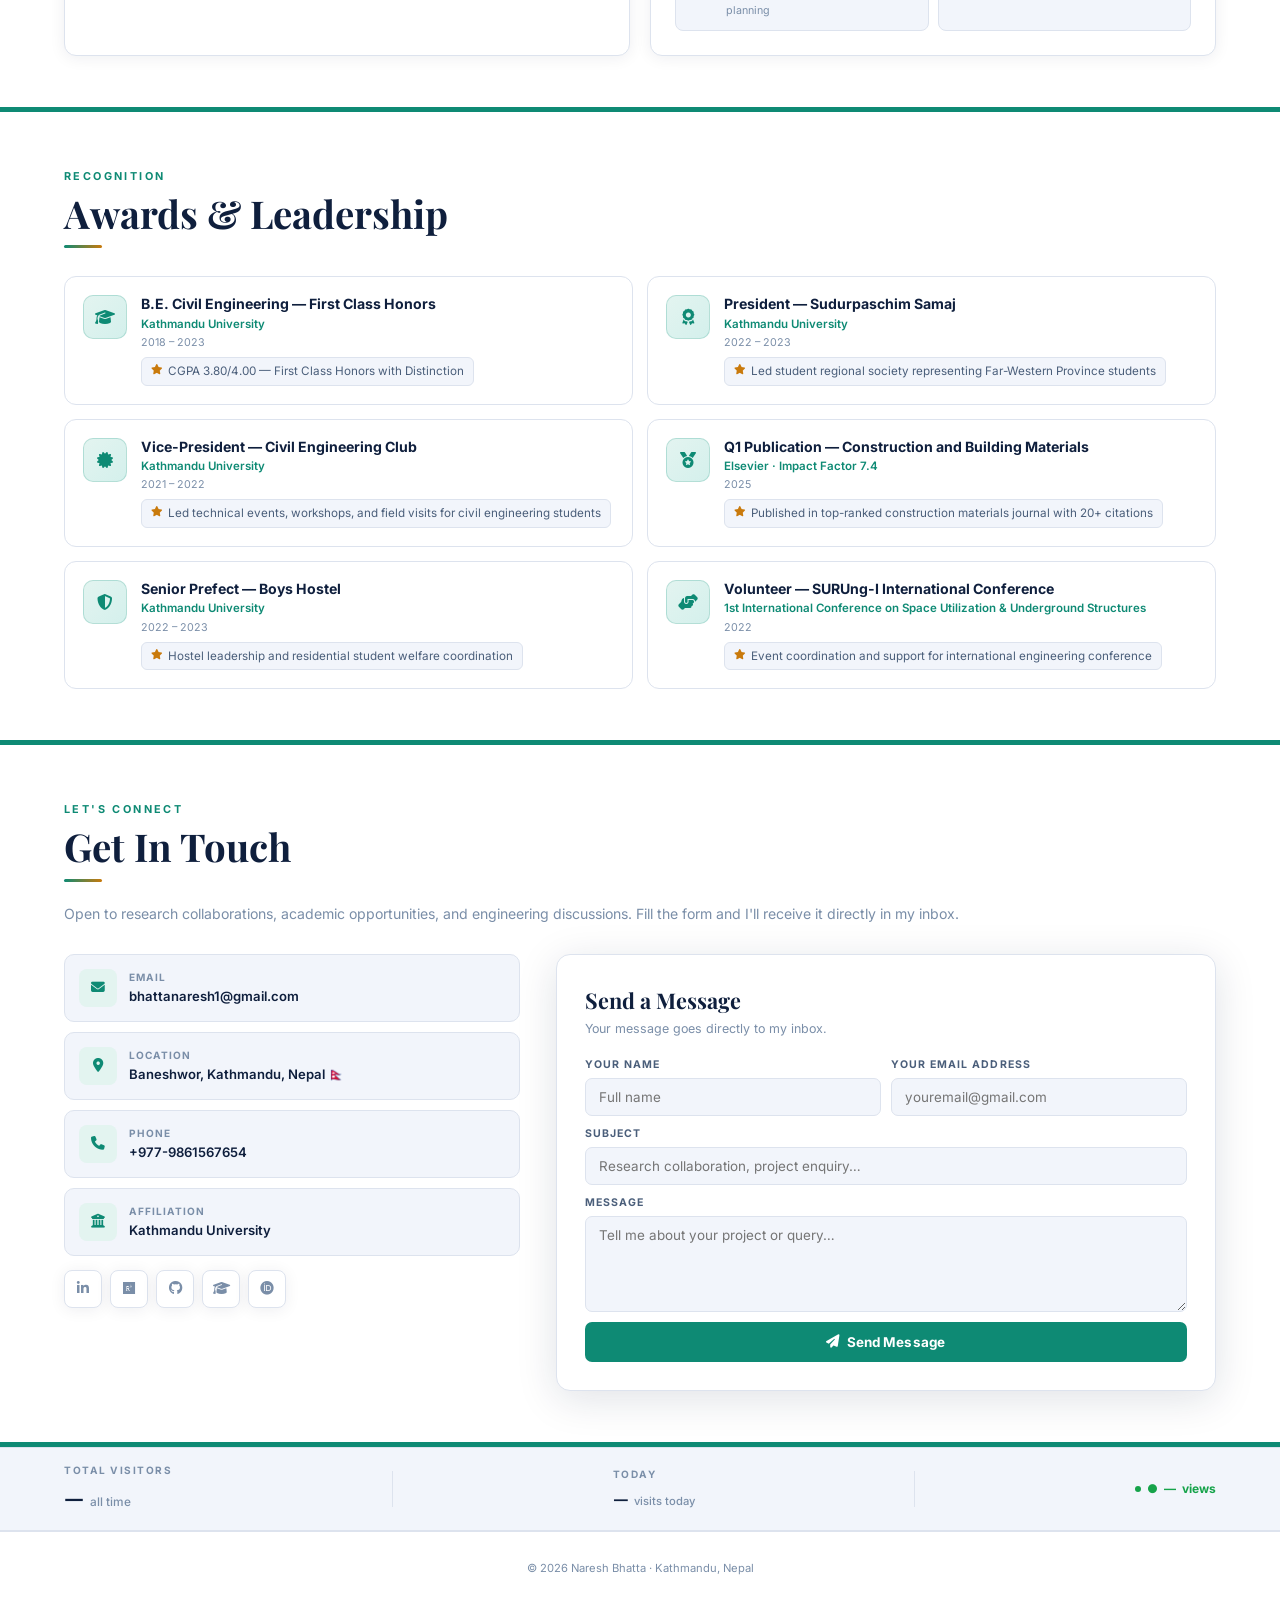
==== commit 3d0a5c5a: "Revise publication cards and update details Updated publication details and modified card titles. Re" ====
--- a/index.html
+++ b/index.html
@@ -450,7 +450,7 @@
     <div class="rs-grid reveal">
       <div class="rs-card"><span class="rs-num counter" data-n="4">0</span><span class="rs-lbl">Published Papers</span></div>
       <div class="rs-card"><span class="rs-num counter" data-n="3">0</span><span class="rs-lbl">Under Review</span></div>
-      <div class="rs-card"><span class="rs-num counter" data-n="2">0</span><span class="rs-lbl">In Preparation</span></div>
+      <div class="rs-card"><span class="rs-num counter" data-n="1">0</span><span class="rs-lbl">In Preparation</span></div>
       <div class="rs-card"><span class="rs-num">25+</span><span class="rs-lbl">Collaborators</span></div>
     </div>
 
@@ -508,7 +508,7 @@
                <span class="pub-tag">Durability</span>
                <span class="pub-tag">Sustainable Materials</span>
           </div>
-          <div class="prog-wrap"><div class="prog-bar"><div class="prog-in prog-pub" data-w="100"></div></div><span class="prog-txt">✓ Published · Elsevier · Q1 · Impact Factor 3.2</span></div>
+          <div class="prog-wrap"><div class="prog-bar"><div class="prog-in prog-pub" data-w="100"></div></div><span class="prog-txt">✓ Published · ASCE · Q1 · Impact Factor 3.2</span></div>
         </div>
            
         <div class="pub-card">
@@ -523,27 +523,6 @@
           <div class="pub-tags"><span class="pub-tag">Recycled Aggregate</span><span class="pub-tag">Waste Glass</span><span class="pub-tag">FEM with Abaqus</span><span class="pub-tag">Experimental Study</span><span class="pub-tag">DT/NDT</span><span class="pub-tag">Concrete Technology</span><span class="pub-tag">Upcycling</span><span class="pub-tag">Solid Waste Management</span></div>
           <div class="prog-wrap"><div class="prog-bar"><div class="prog-in prog-pub" data-w="100"></div></div><span class="prog-txt">✓ Published · Elsevier · Q1 · Impact Factor 7.4</span></div>
         </div>
-        <div class="pub-card">
-          <div class="pub-title">Predicting Freeze–Thaw Resistance in Geopolymer Concrete: Interpretable ML Model with Practical Deployment</div>
-          <div class="pub-authors">Jaiswal, R., <span class="me">Bhatta, N.</span>, Yadav, U.S., &amp; Jha, A.K.</div>
-          <div class="pub-bottom">
-            <span class="pub-journal"><i class="fas fa-book"></i> Journal of Materials in Civil Engineering</em>, 38(9)</span>
-            <a href="https://doi.org/10.1061/JMCEE7.MTENG-23191" target="_blank" class="pub-doi"><i class="fas fa-external-link-alt"></i> DOI</a>
-            <a href="http://ec2-13-60-232-74.eu-north-1.compute.amazonaws.com/" target="_blank" class="pub-doi"><i class="fas fa-laptop-code"></i> GUI</a>
-            <span class="pub-cite"><i class="fas fa-quote-right"></i> 1+ citations</span>
-            <span style="font-size:.68rem;color:var(--muted);font-weight:600">2026</span>
-          </div>
-          <div class="pub-tags">
-               <span class="pub-tag">Geopolymer Concrete</span>
-               <span class="pub-tag">Machine Learning</span>
-               <span class="pub-tag">Freeze-Thaw Resistance</span>
-               <span class="pub-tag">Explainable AI</span>
-               <span class="pub-tag">SHAP Analysis</span>
-               <span class="pub-tag">Durability</span>
-               <span class="pub-tag">Sustainable Materials</span>
-          </div>
-          <div class="prog-wrap"><div class="prog-bar"><div class="prog-in prog-pub" data-w="100"></div></div><span class="prog-txt">✓ Published · Elsevier · Q1 · Impact Factor 3.2</span></div>
-        </div>
       </div>
     </div>
 
@@ -553,9 +532,31 @@
         <span class="pub-dot dot-rev"></span>
         <h3>Under Review / Final Stage</h3>
         <span class="pub-cnt">3 Papers</span>
-      </div>      
+        </div>
         <div class="pub-card rev">
-          <div class="pub-title">Synthetic data-augmented machine learning for predicting flexural capacity of UHPC beams</div>
+          <div class="pub-title">A Performance and Feasibility Study of Utilizing Concrete Waste as Fine Aggregate in Concrete With and Without Steel Fiber Reinforcement</div>
+          <div class="pub-authors"><span class="me">Bhatta, N.</span>, &amp; Bhatta, A.</div>
+          <div class="pub-bottom">
+            <span class="pub-journal"><i class="fas fa-book"></i> Journal of Materials in Civil Engineering</span>
+            <span style="font-size:.68rem;color:var(--muted);font-weight:600">2026</span>
+          </div>
+          <div class="pub-tags"><span class="pub-tag">Concrete Waste</span><span class="pub-tag">Steel Fiber</span><span class="pub-tag">Recycling</span><span class="pub-tag">Feasibility</span></div>
+          <div class="prog-wrap"><div class="prog-bar"><div class="prog-in prog-rev" data-w="80"></div></div><span class="prog-txt">Under peer review</span></div>
+        </div>
+      </div>
+        <div class="pub-cards">
+        <div class="pub-card prep">
+          <div class="pub-title">Explainable Machine Learning for Capacity and Failure Mode Prediction of RC Beams Strengthened with UHPC Overlays</div>
+          <div class="pub-authors"><span class="me">Bhatta, N.</span>, Jaiswal, R., Al Hawarneh, A., &amp; Tabsh, S.</div>
+          <div class="pub-bottom">
+            <span class="pub-journal"><i class="fas fa-book"></i> Manuscript in preparation</span>
+            <span style="font-size:.68rem;color:var(--muted);font-weight:600">2026</span>
+          </div>
+          <div class="pub-tags"><span class="pub-tag">ML</span><span class="pub-tag">RC Beams</span><span class="pub-tag">UHPC Overlay</span><span class="pub-tag">Failure Mode</span></div>
+          <div class="prog-wrap"><div class="prog-bar"><div class="prog-in prog-prep" data-w="65"></div></div><span class="prog-txt">In preparation — Writing</span></div>
+        </div>
+        <div class="pub-card rev">
+          <div class="pub-title">Synthetic Data-augmented Machine Learning for Predicting Flexural Capacity of UHPC-strengthened RC Beams</div>
           <div class="pub-authors"><span class="me">Bhatta, N.</span>, Jaiswal, R., Pandit, P., &amp; Muhit, I.B.</div>
           <div class="pub-bottom">
             <span class="pub-journal"><i class="fas fa-book"></i> Engineering Structures</span>
@@ -563,17 +564,6 @@
           </div>
           <div class="pub-tags"><span class="pub-tag">VAE</span><span class="pub-tag">Synthetic Data</span><span class="pub-tag">Strengthening</span><span class="pub-tag">UHPC</span><span class="pub-tag">RC Beams</span></div>
           <div class="prog-wrap"><div class="prog-bar"><div class="prog-in prog-rev" data-w="85"></div></div><span class="prog-txt">Under peer review</span></div>
-        </div>
-        <div class="pub-card rev">
-          <div class="pub-title">Utilizing concrete waste as fine aggregate in steel fiber-reinforced concrete: A performance and feasibility-based study</div>
-          <div class="pub-authors"><span class="me">Bhatta, N.</span>, &amp; Bhatta, A.</div>
-          <div class="pub-bottom">
-            <span class="pub-journal"><i class="fas fa-book"></i> Journal of Materials in Civil Engineering</span>
-            <span style="font-size:.68rem;color:var(--muted);font-weight:600">2026</span>
-          </div>
-          <div class="pub-tags"><span class="pub-tag">Concrete Waste</span><span class="pub-tag">Steel Fiber</span><span class="pub-tag">Recycling</span><span class="pub-tag">Feasibility</span></div>
-          <div class="prog-wrap"><div class="prog-bar"><div class="prog-in prog-rev" data-w="80"></div></div><span class="prog-txt">Under peer review</span></div>
-        </div>
       </div>
     </div>
 
@@ -582,19 +572,8 @@
       <div class="pub-group-hd">
         <span class="pub-dot dot-prep"></span>
         <h3>In Preparation</h3>
-        <span class="pub-cnt">2 Papers</span>
-      </div>
-      <div class="pub-cards">
-        <div class="pub-card prep">
-          <div class="pub-title">Explainable machine learning for capacity and failure mode prediction of RC beams strengthened with UHPC overlays</div>
-          <div class="pub-authors"><span class="me">Bhatta, N.</span>, Jaiswal, R., Al Hawarneh, A., &amp; Tabsh, S.</div>
-          <div class="pub-bottom">
-            <span class="pub-journal"><i class="fas fa-book"></i> Manuscript in preparation</span>
-            <span style="font-size:.68rem;color:var(--muted);font-weight:600">2026</span>
-          </div>
-          <div class="pub-tags"><span class="pub-tag">ML</span><span class="pub-tag">RC Beams</span><span class="pub-tag">UHPC Overlay</span><span class="pub-tag">Failure Mode</span></div>
-          <div class="prog-wrap"><div class="prog-bar"><div class="prog-in prog-prep" data-w="65"></div></div><span class="prog-txt">In preparation — Writing</span></div>
-        </div>
+        <span class="pub-cnt">1 Paper</span>
+      </div>
         <div class="pub-card prep">
           <div class="pub-title">Structural performance of bamboo-reinforced bio-composite beams with lime-based alternative binders</div>
           <div class="pub-authors"><span class="me">Bhatta, N.</span>, Neupane, U.M., &amp; Ghimire, A.</div>
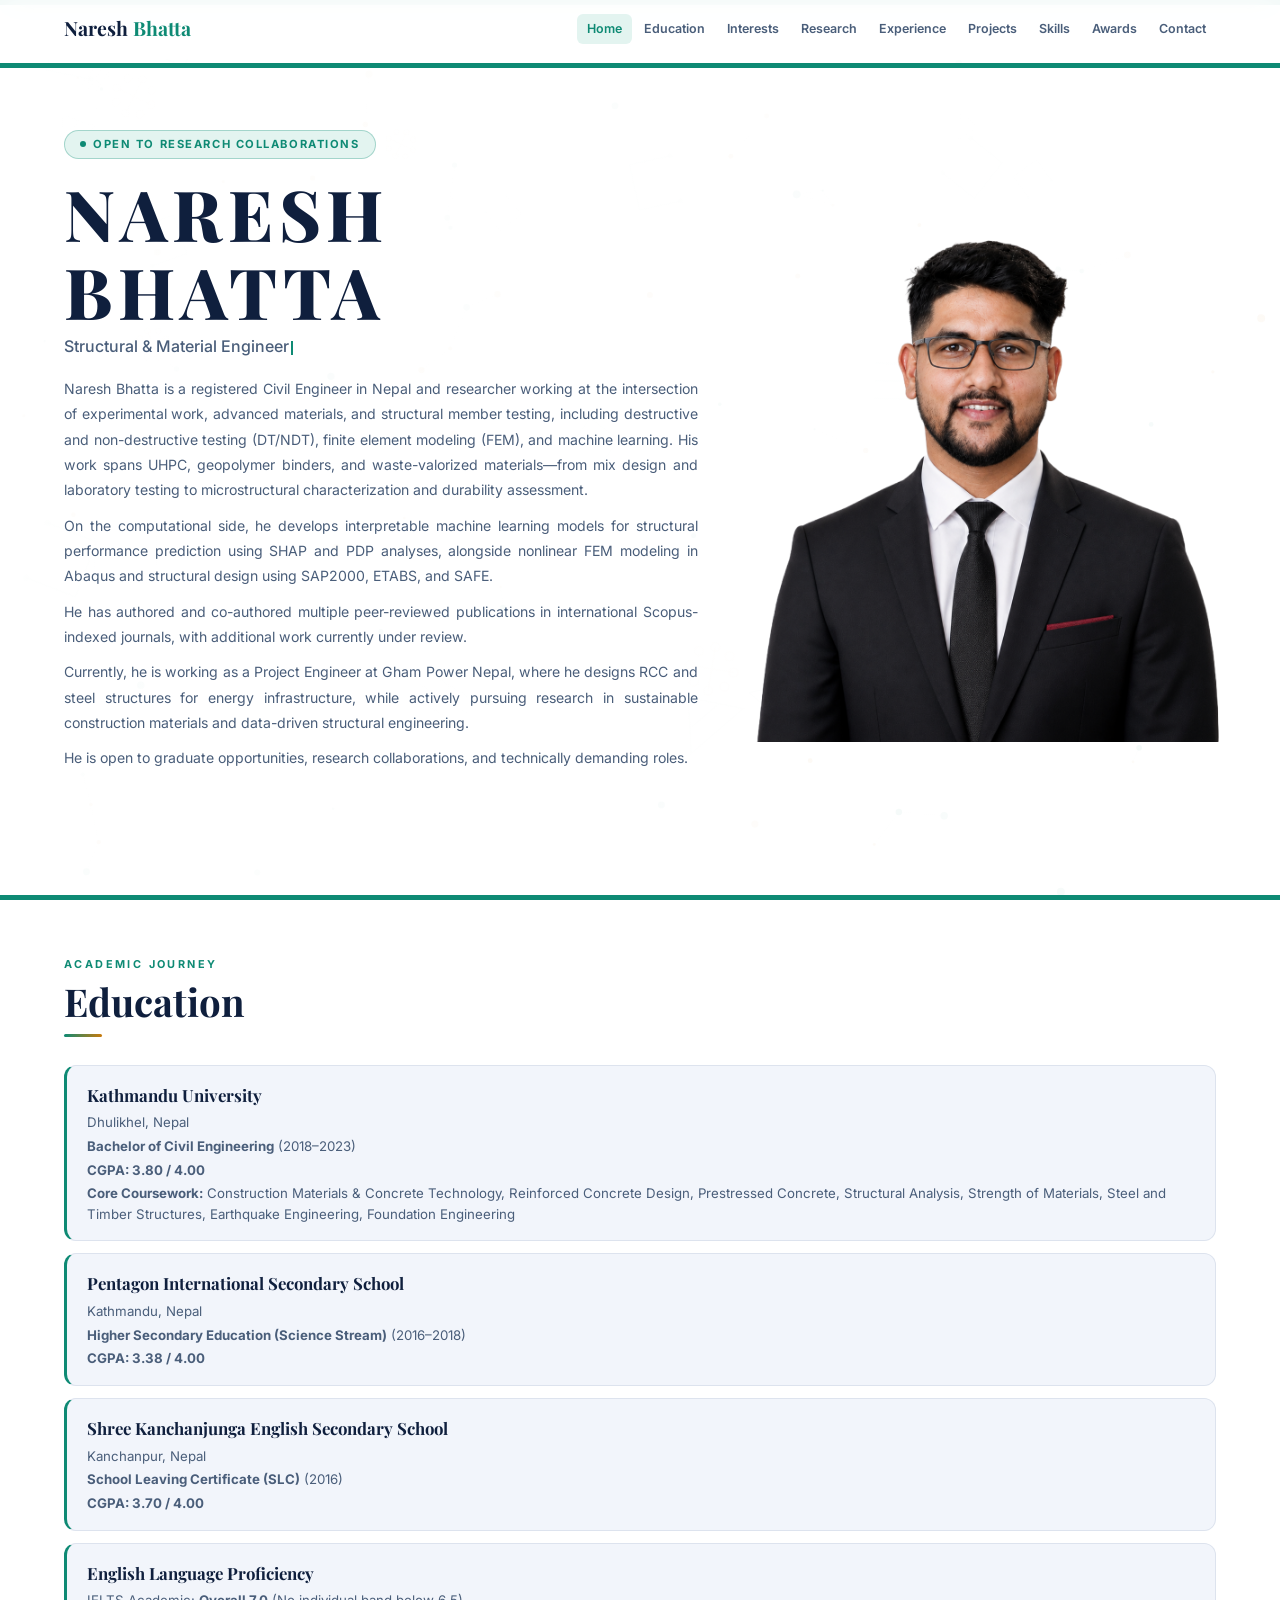
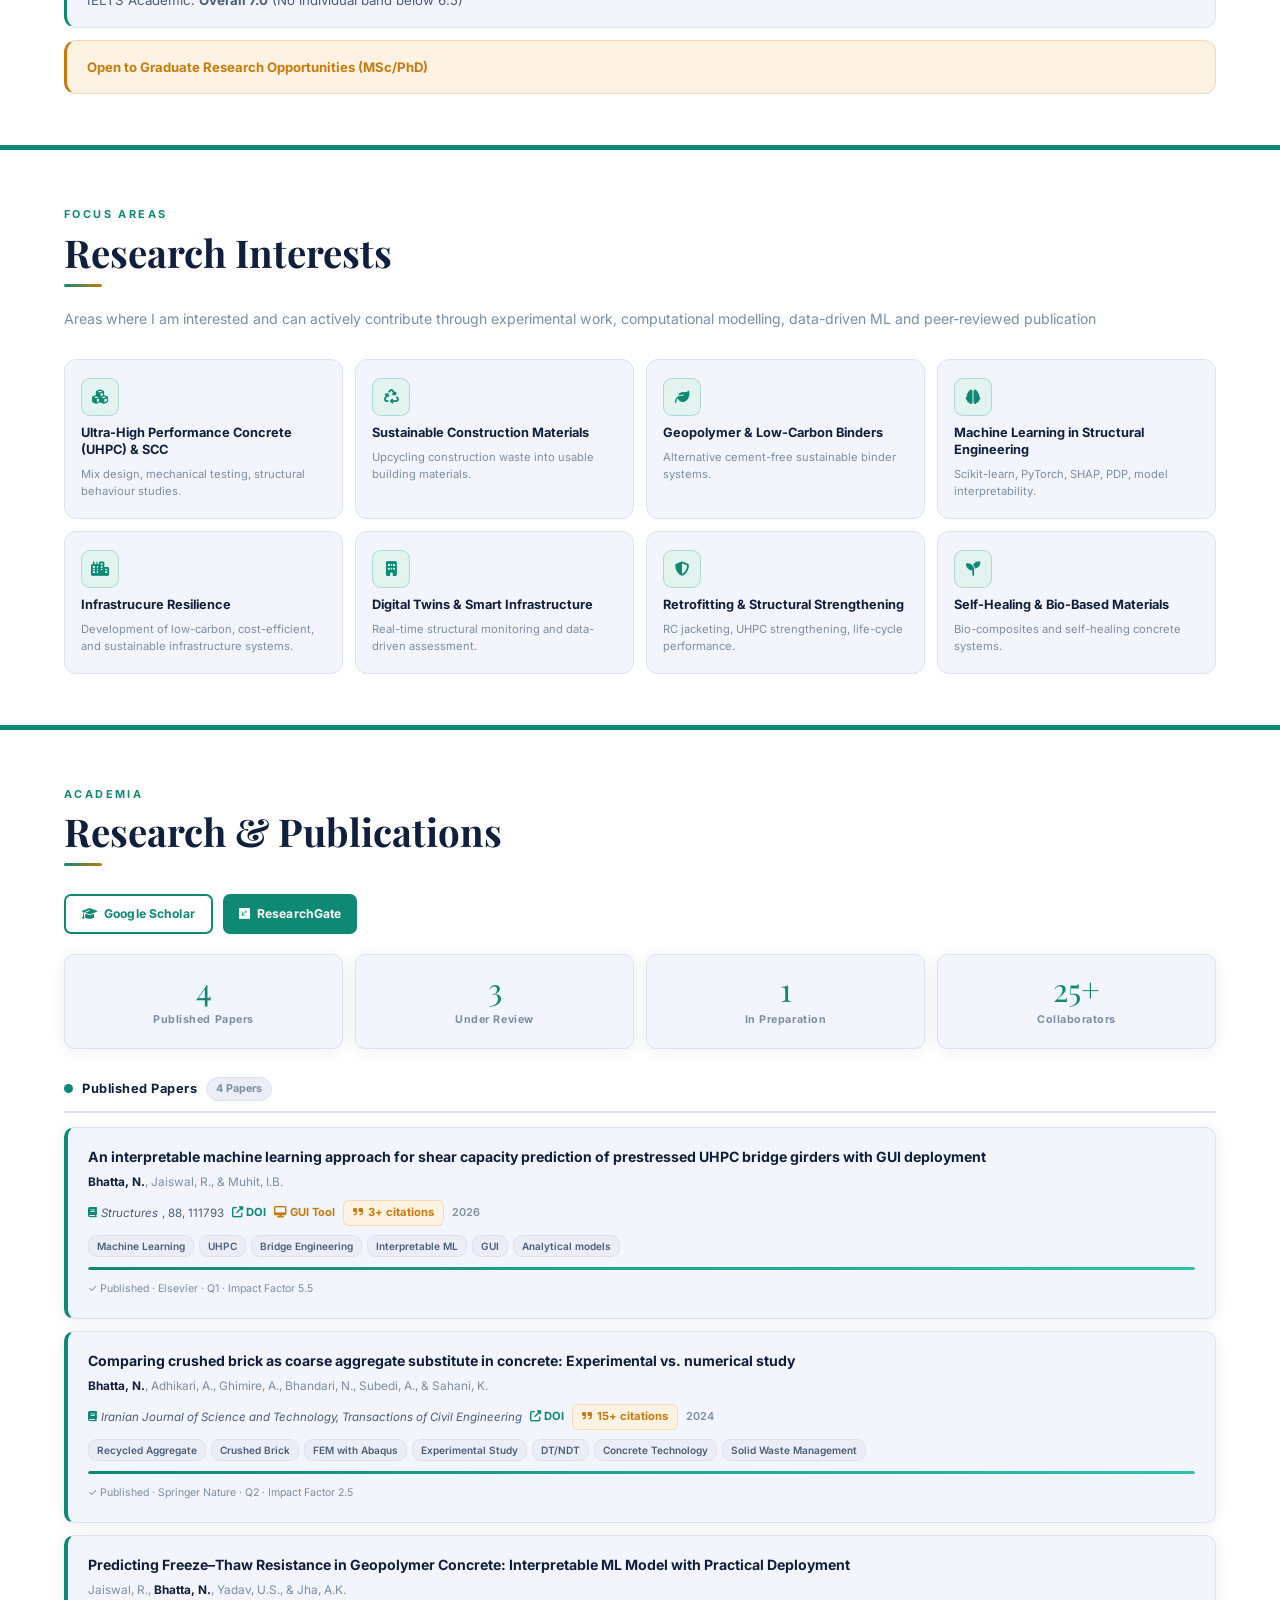
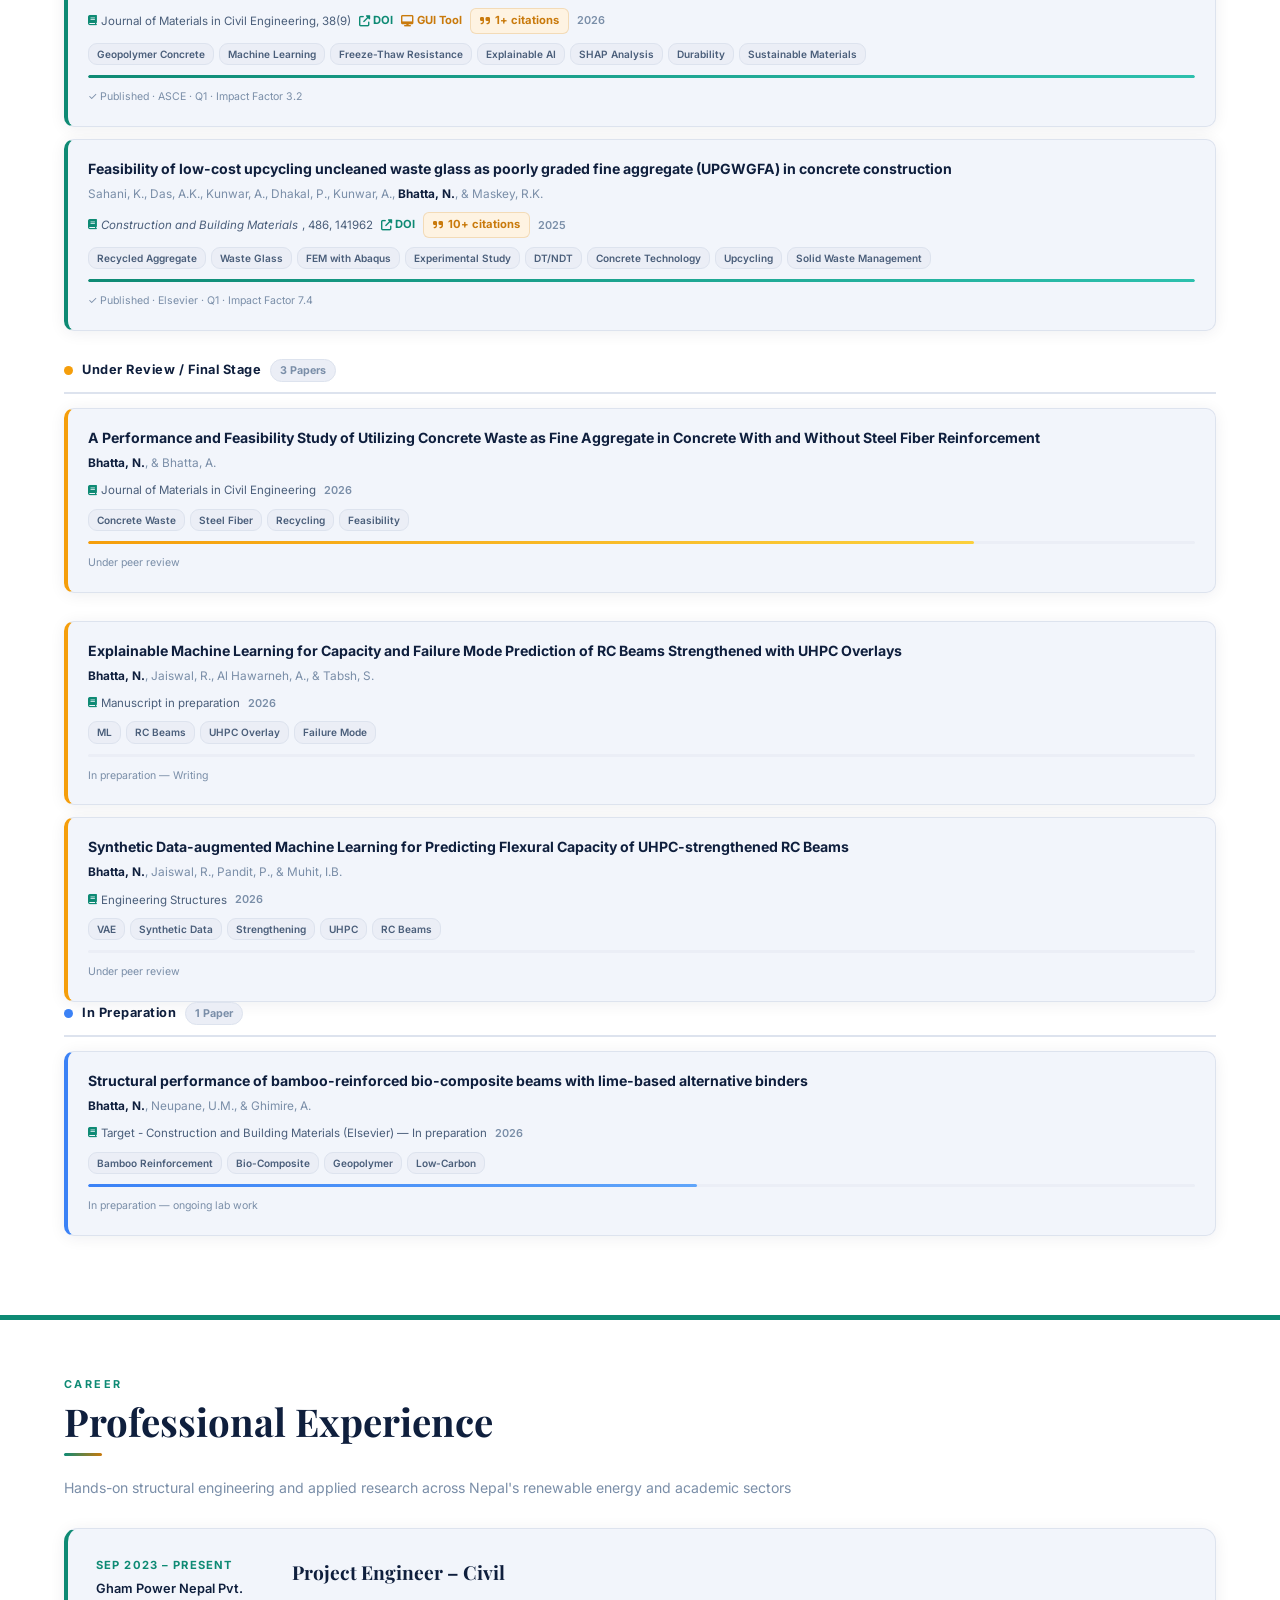
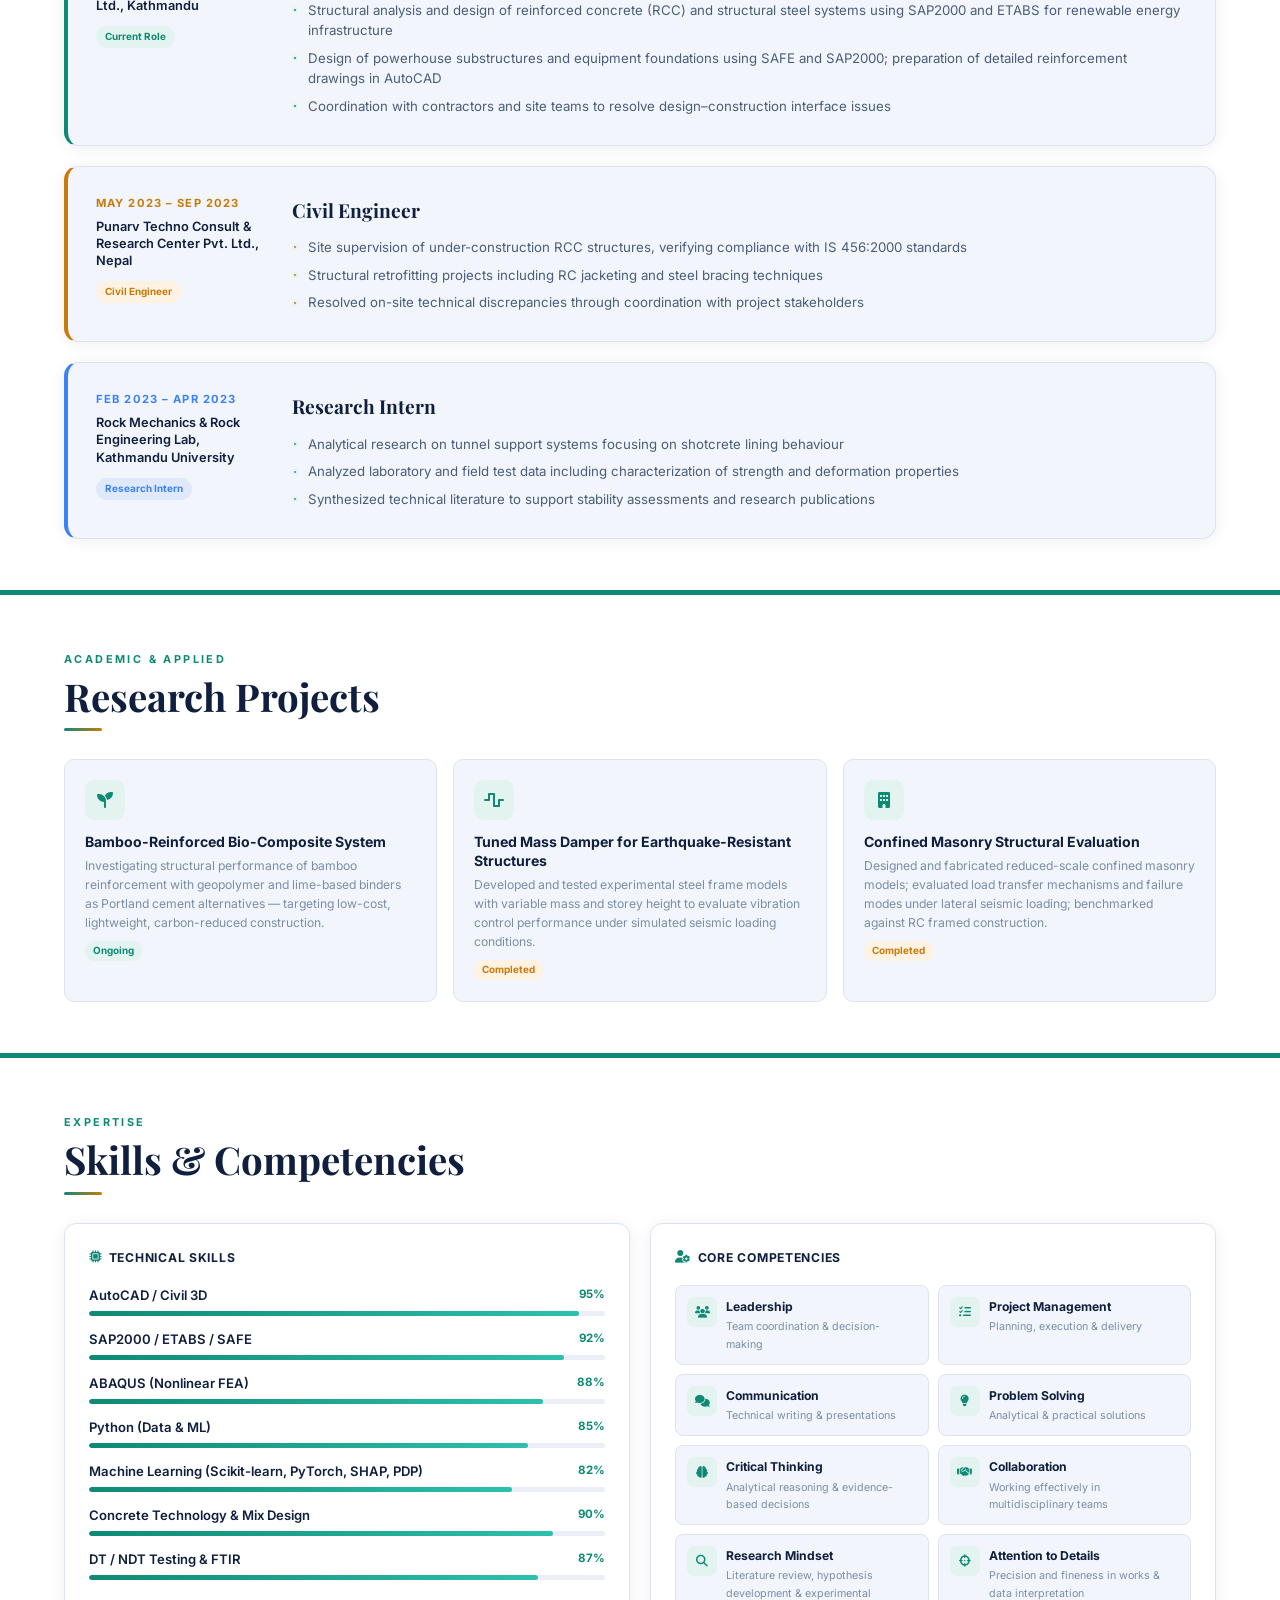
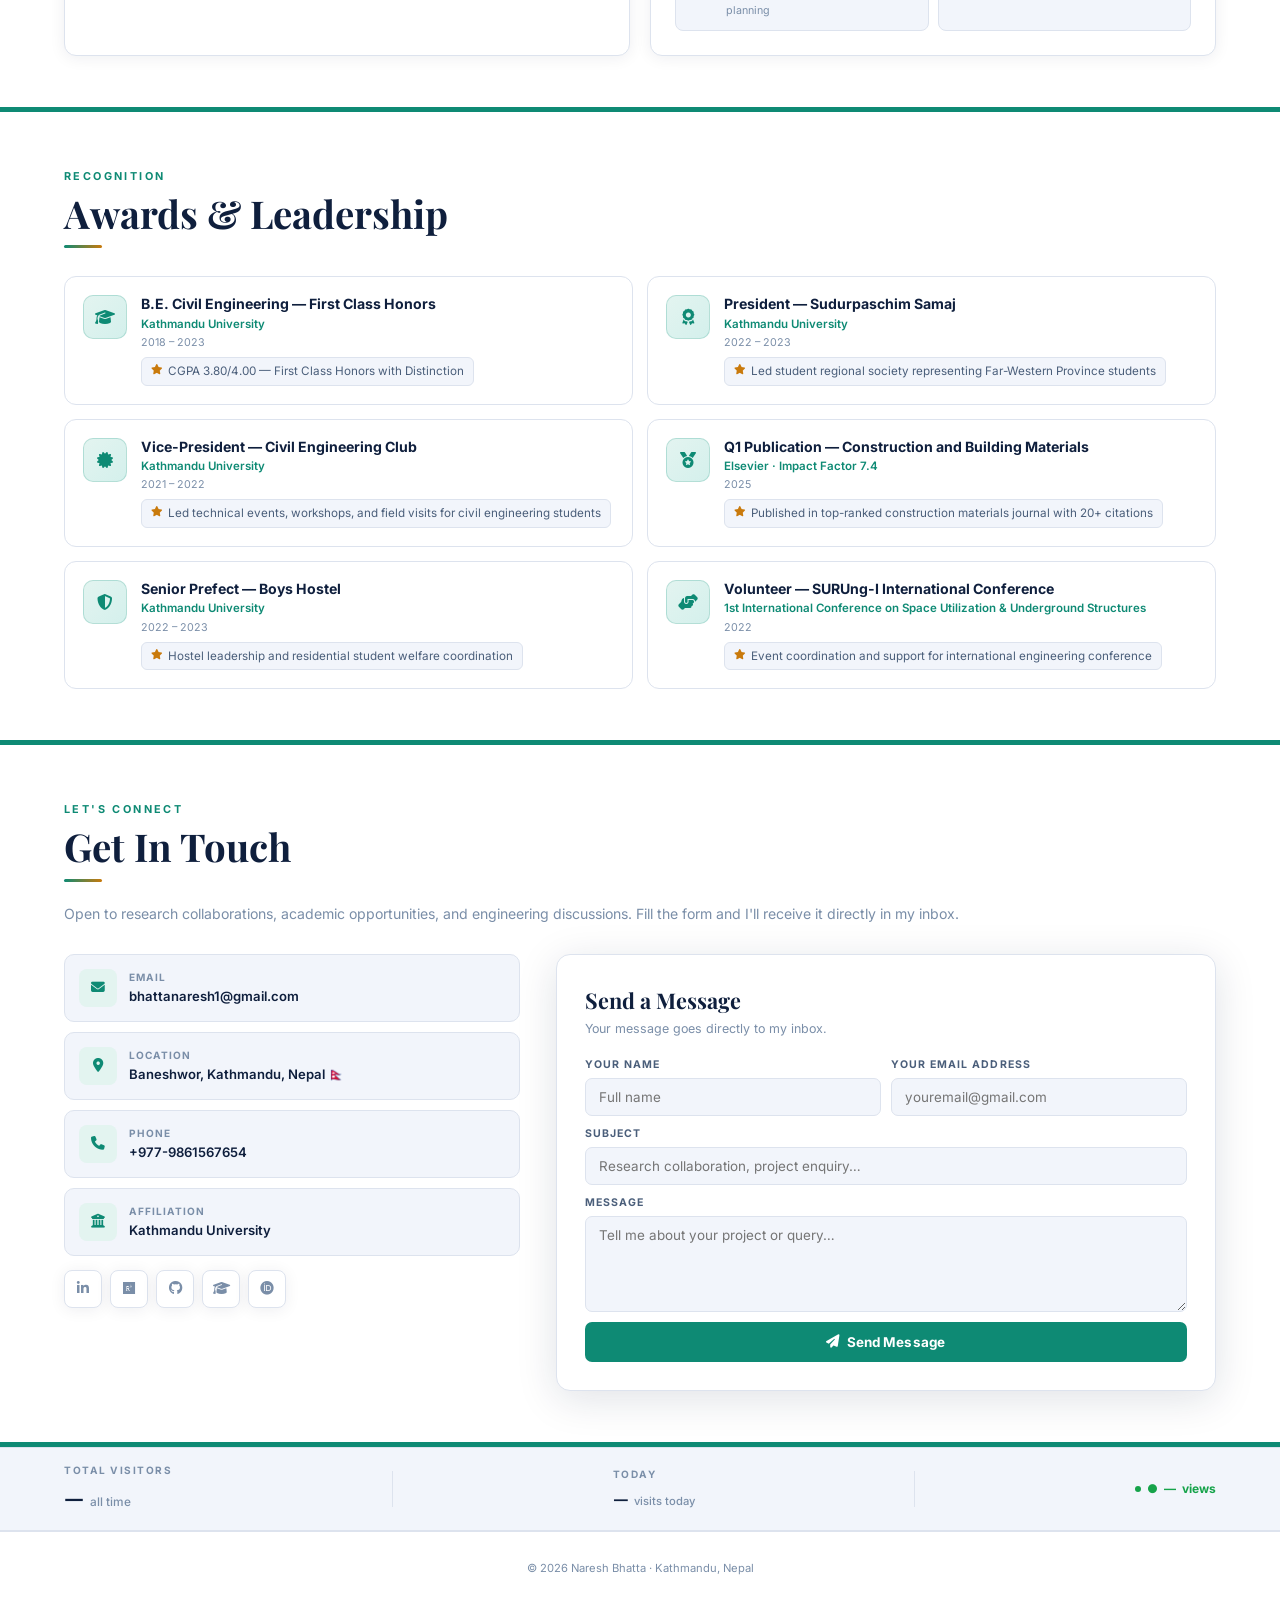
==== commit 224afeb7: "Change publication card status from 'prep' to 'rev'" ====
--- a/index.html
+++ b/index.html
@@ -545,7 +545,7 @@
         </div>
       </div>
         <div class="pub-cards">
-        <div class="pub-card prep">
+        <div class="pub-card rev">
           <div class="pub-title">Explainable Machine Learning for Capacity and Failure Mode Prediction of RC Beams Strengthened with UHPC Overlays</div>
           <div class="pub-authors"><span class="me">Bhatta, N.</span>, Jaiswal, R., Al Hawarneh, A., &amp; Tabsh, S.</div>
           <div class="pub-bottom">
@@ -553,7 +553,7 @@
             <span style="font-size:.68rem;color:var(--muted);font-weight:600">2026</span>
           </div>
           <div class="pub-tags"><span class="pub-tag">ML</span><span class="pub-tag">RC Beams</span><span class="pub-tag">UHPC Overlay</span><span class="pub-tag">Failure Mode</span></div>
-          <div class="prog-wrap"><div class="prog-bar"><div class="prog-in prog-prep" data-w="65"></div></div><span class="prog-txt">In preparation — Writing</span></div>
+          <div class="prog-wrap"><div class="prog-bar"><div class="prog-in prog-rev" data-w="65"></div></div><span class="prog-txt">In preparation — Writing</span></div>
         </div>
         <div class="pub-card rev">
           <div class="pub-title">Synthetic Data-augmented Machine Learning for Predicting Flexural Capacity of UHPC-strengthened RC Beams</div>
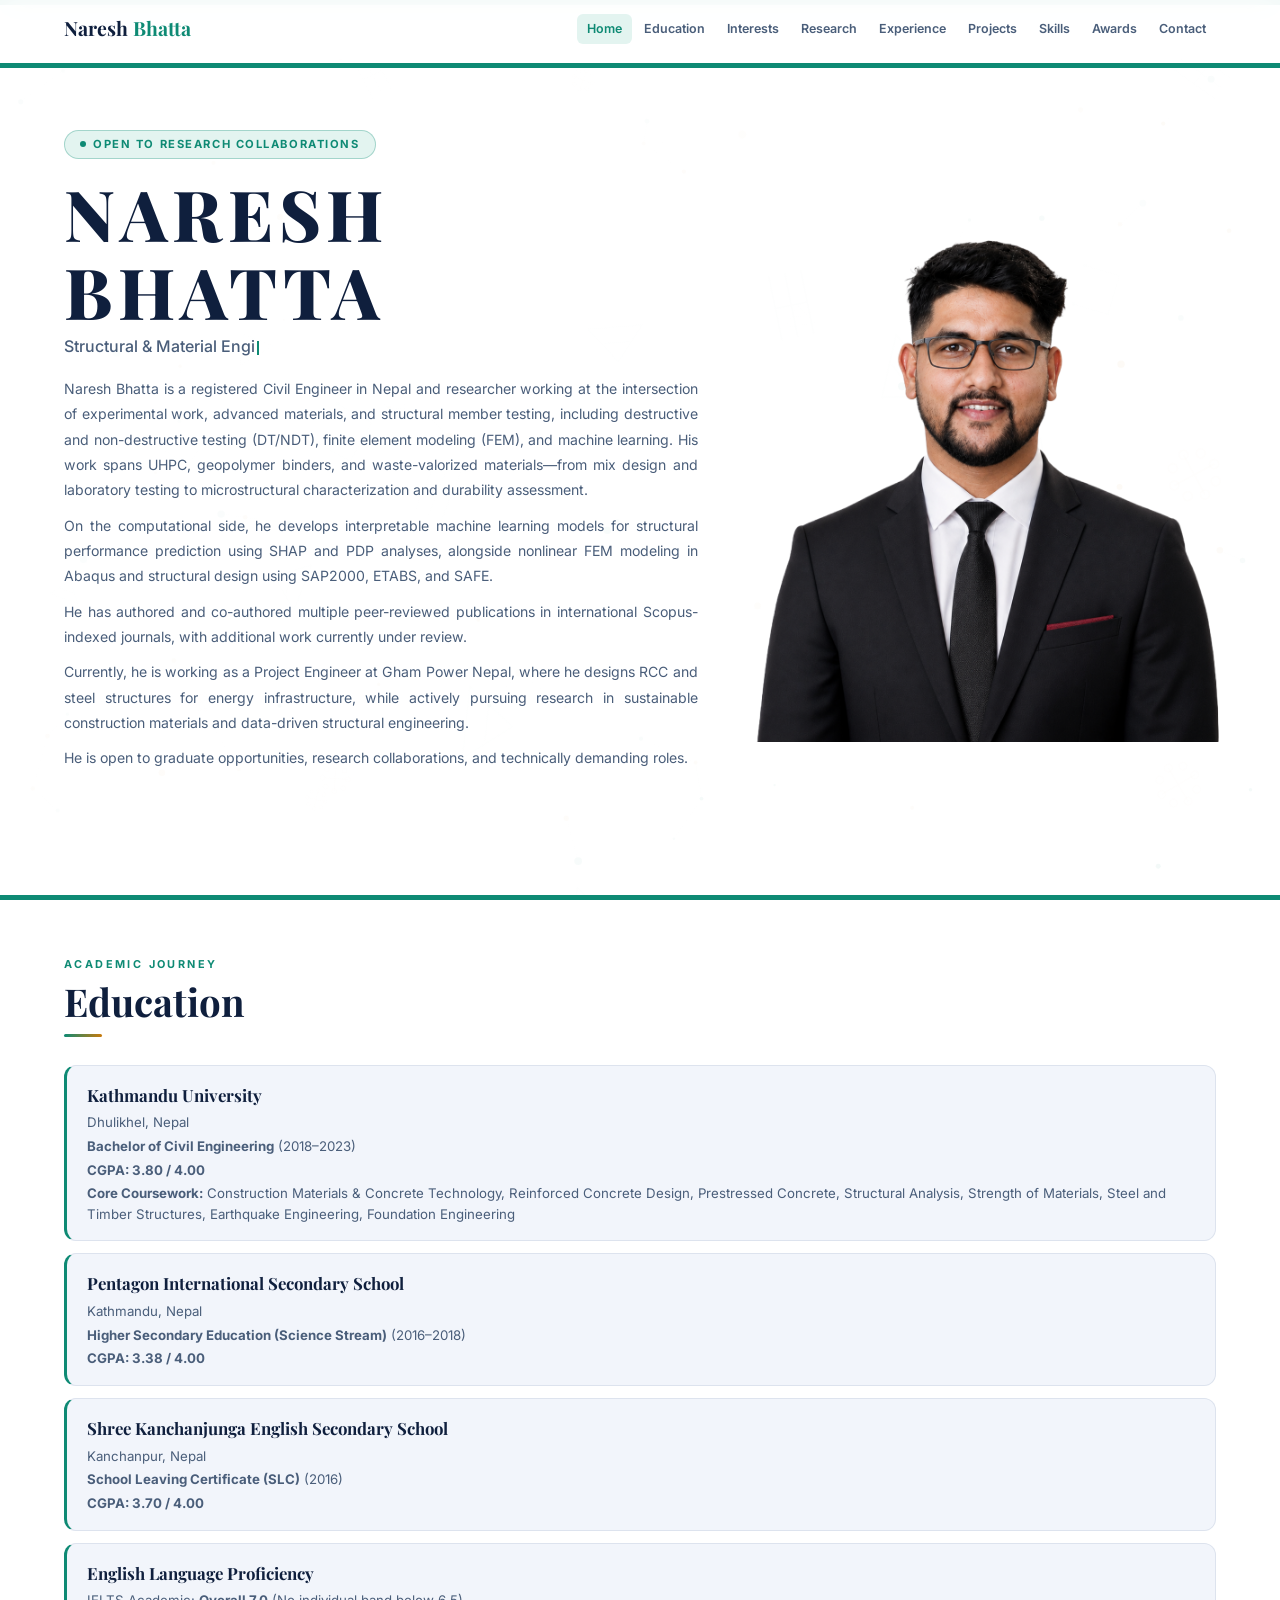
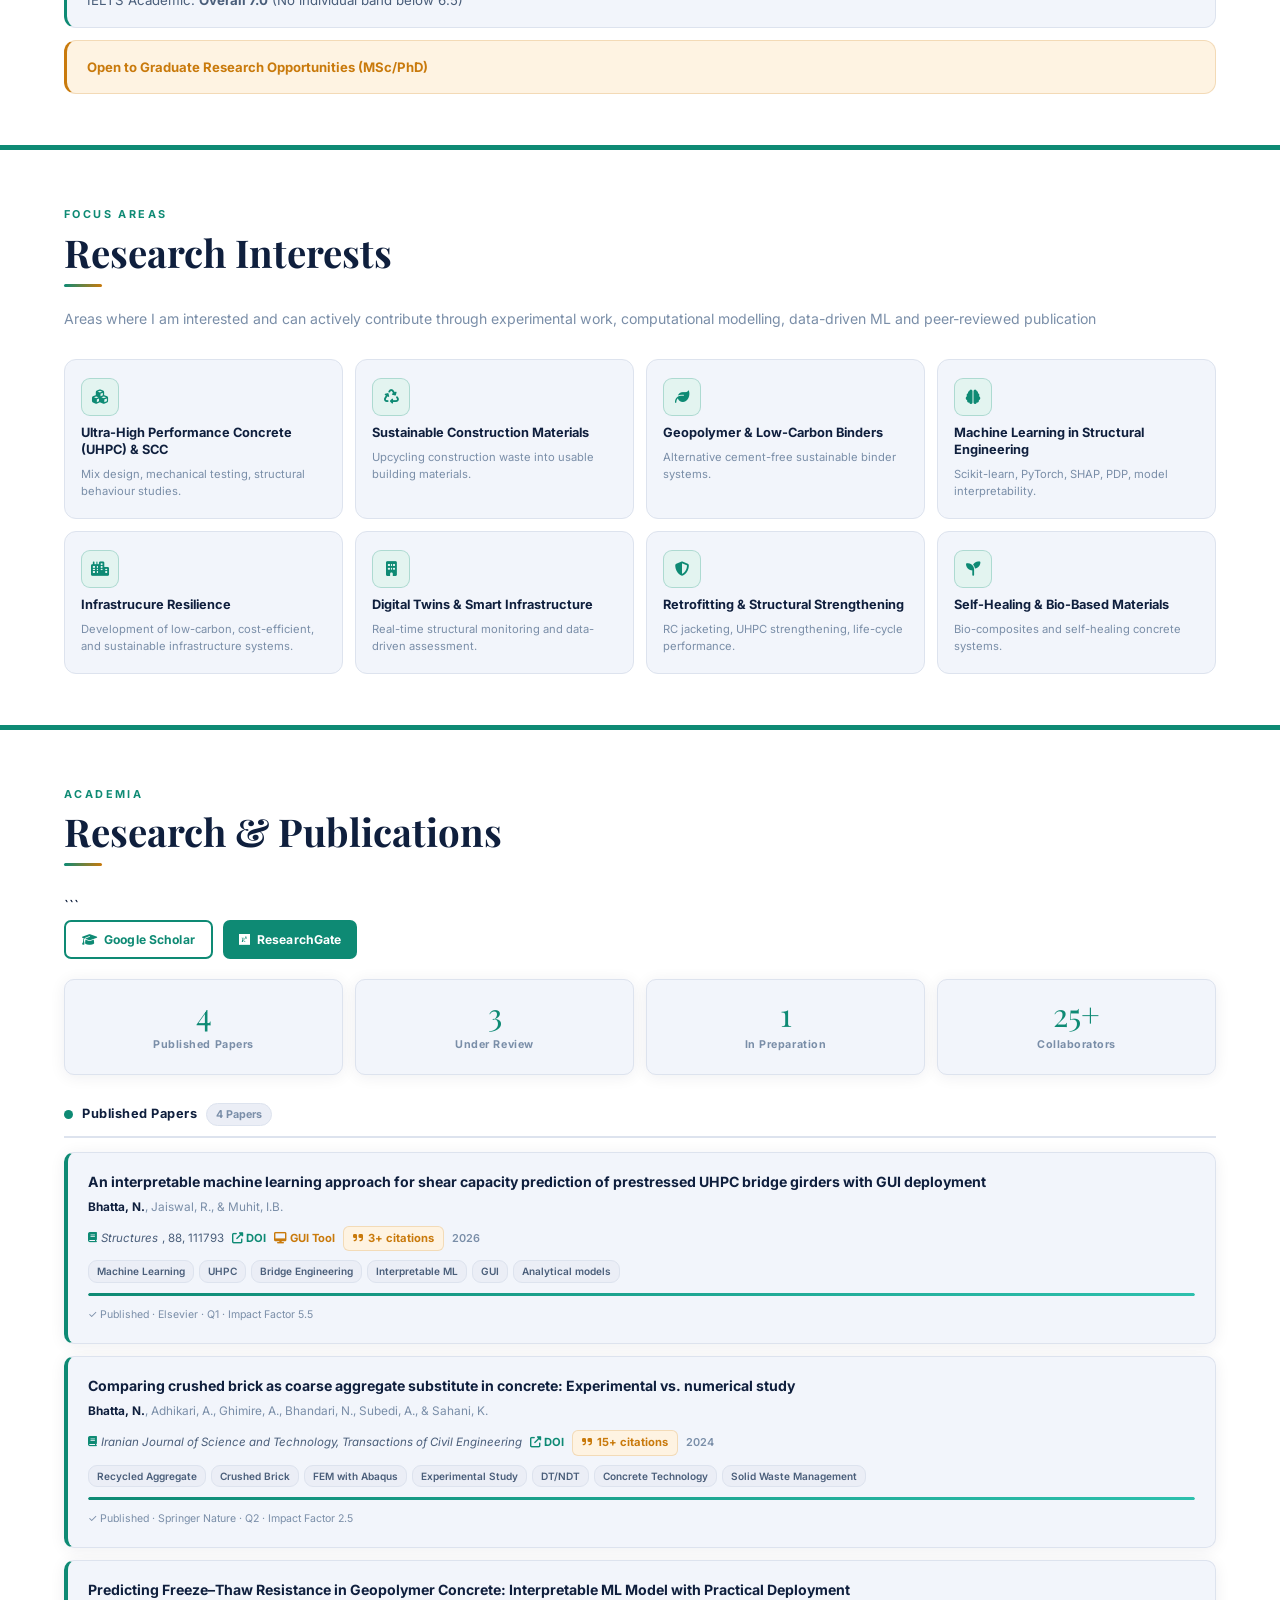
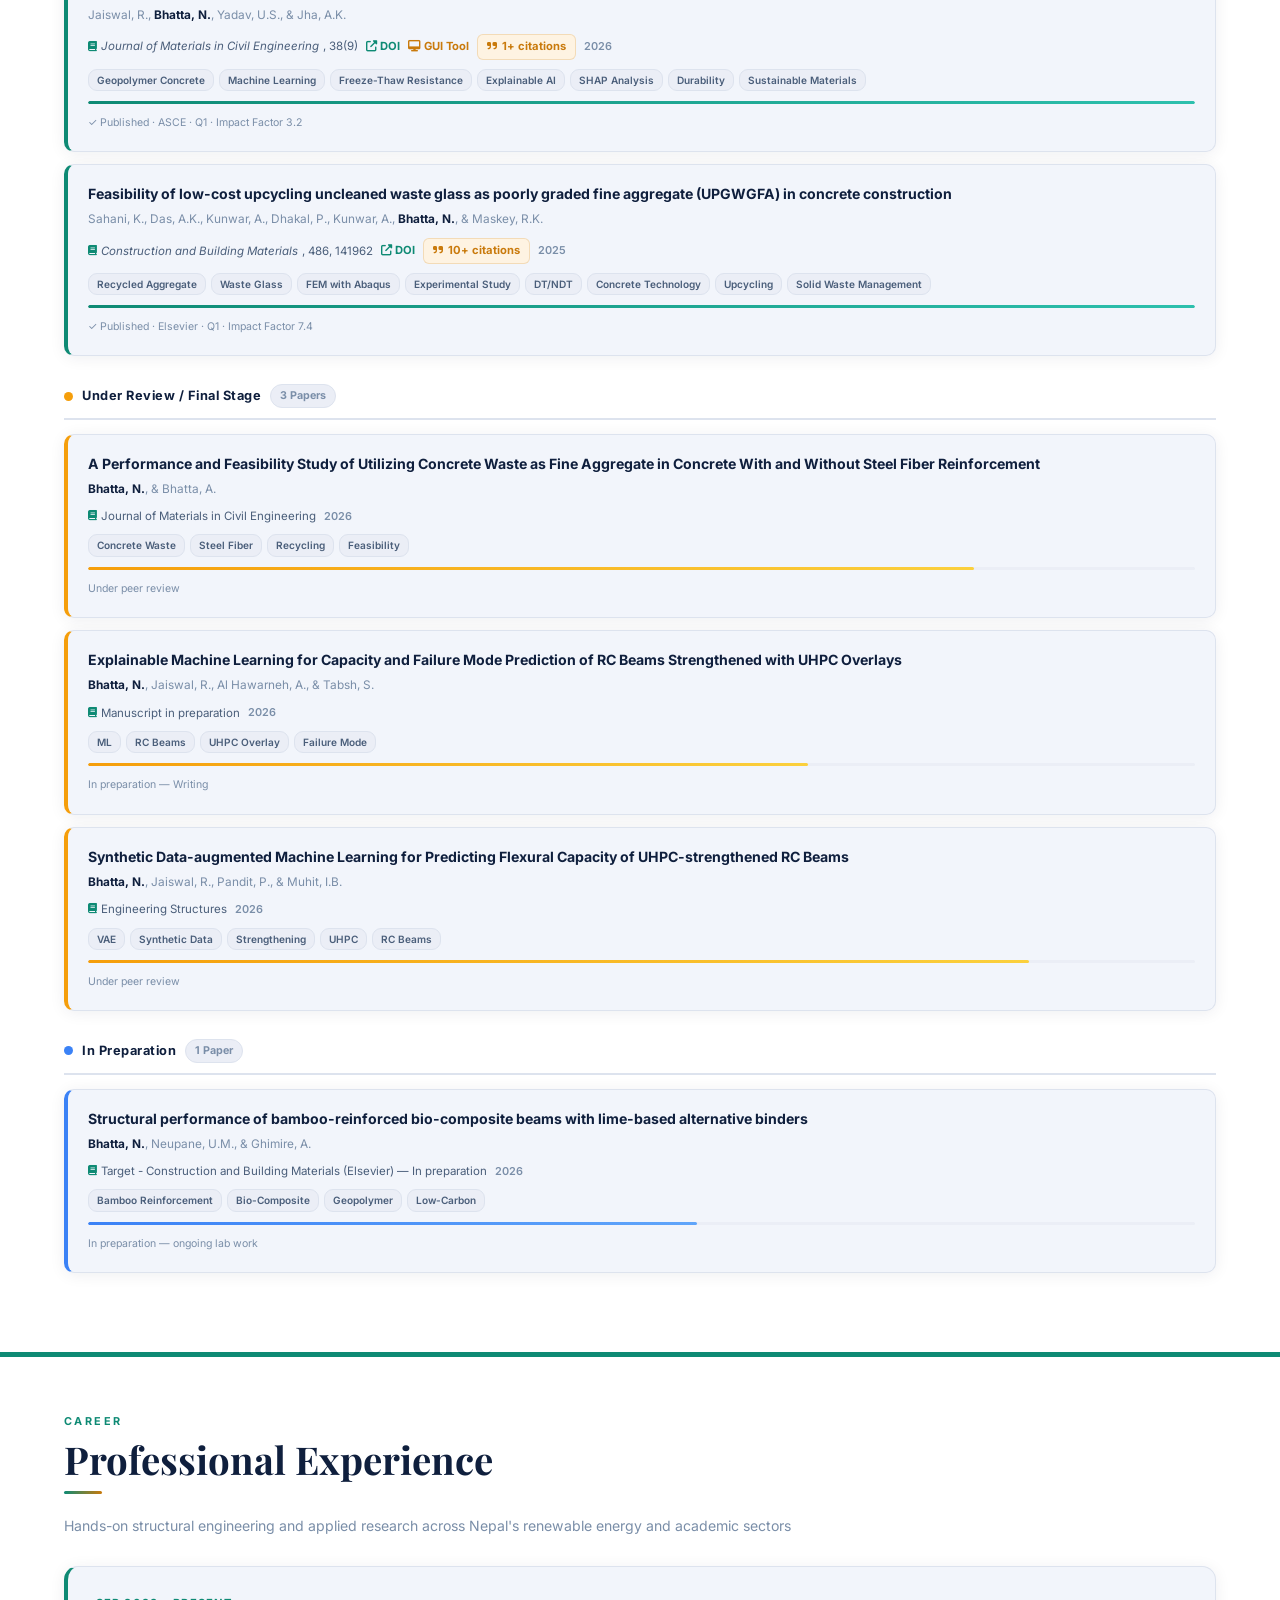
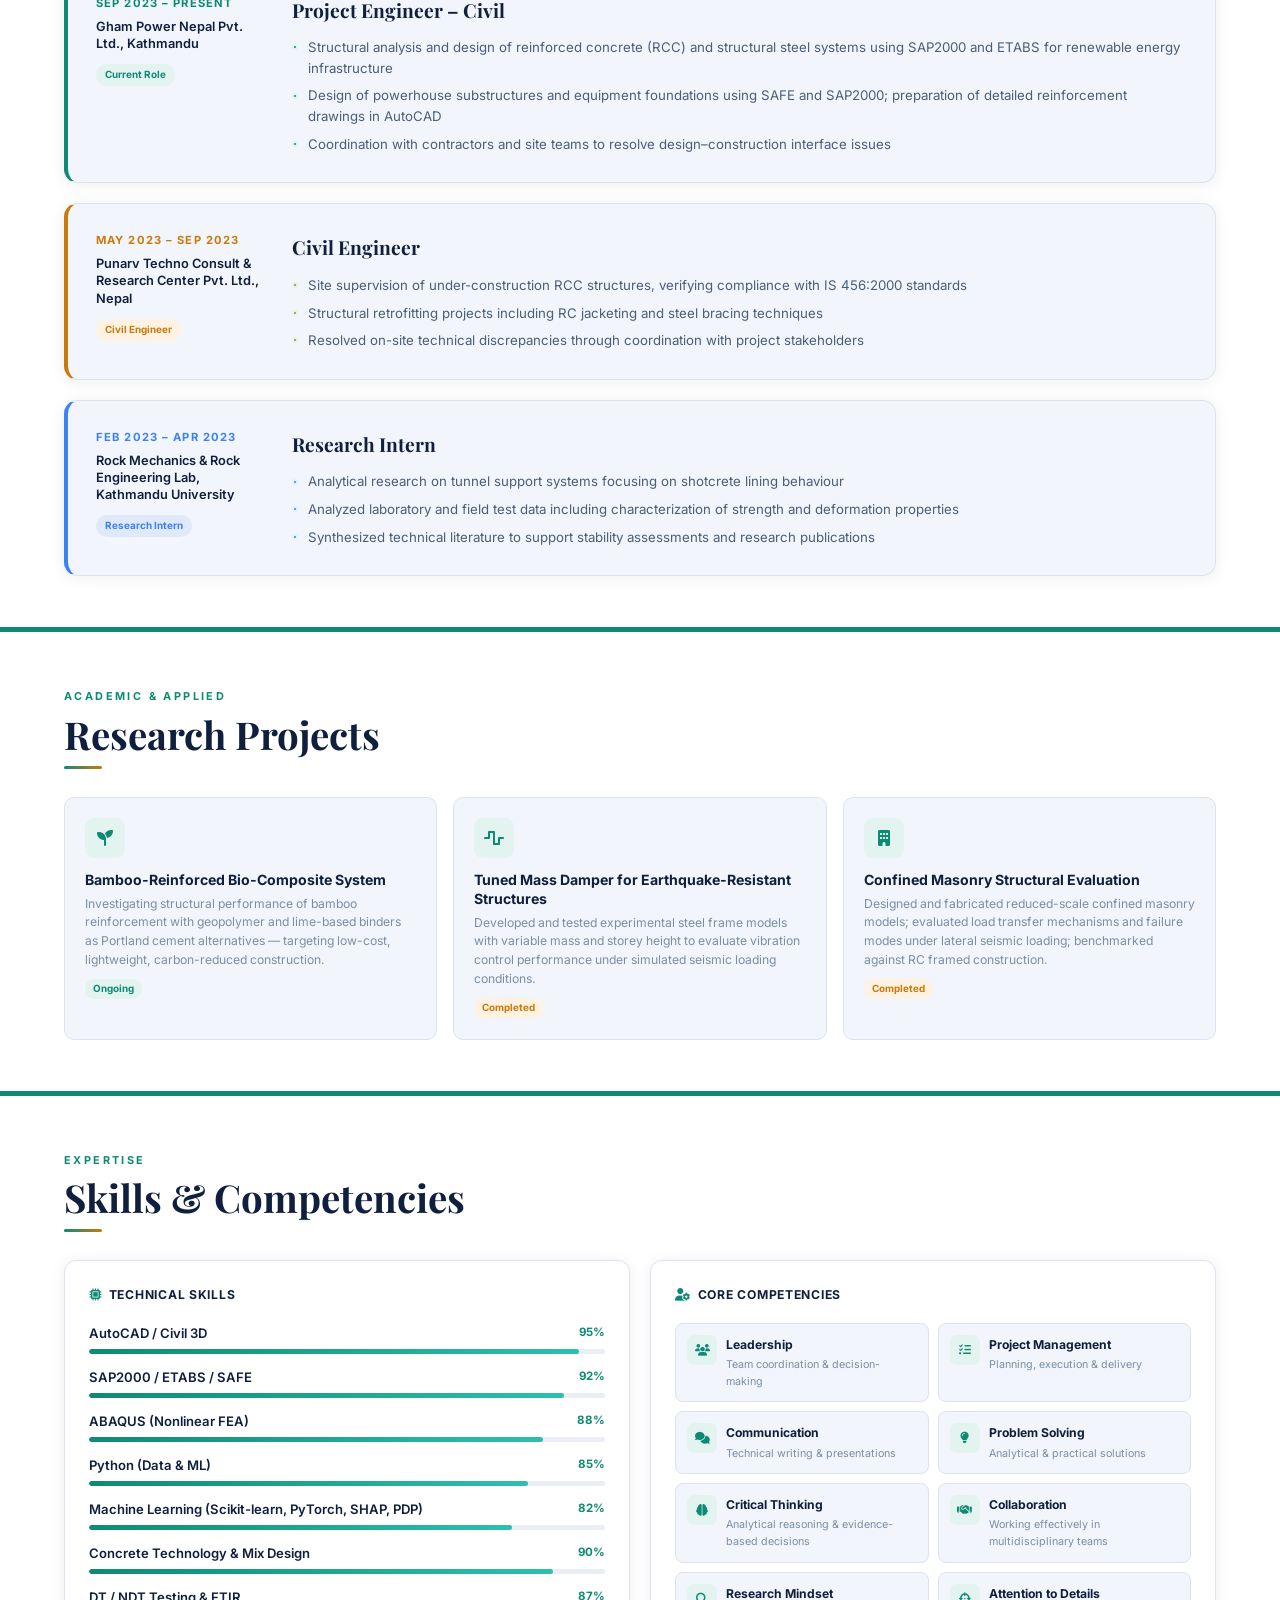
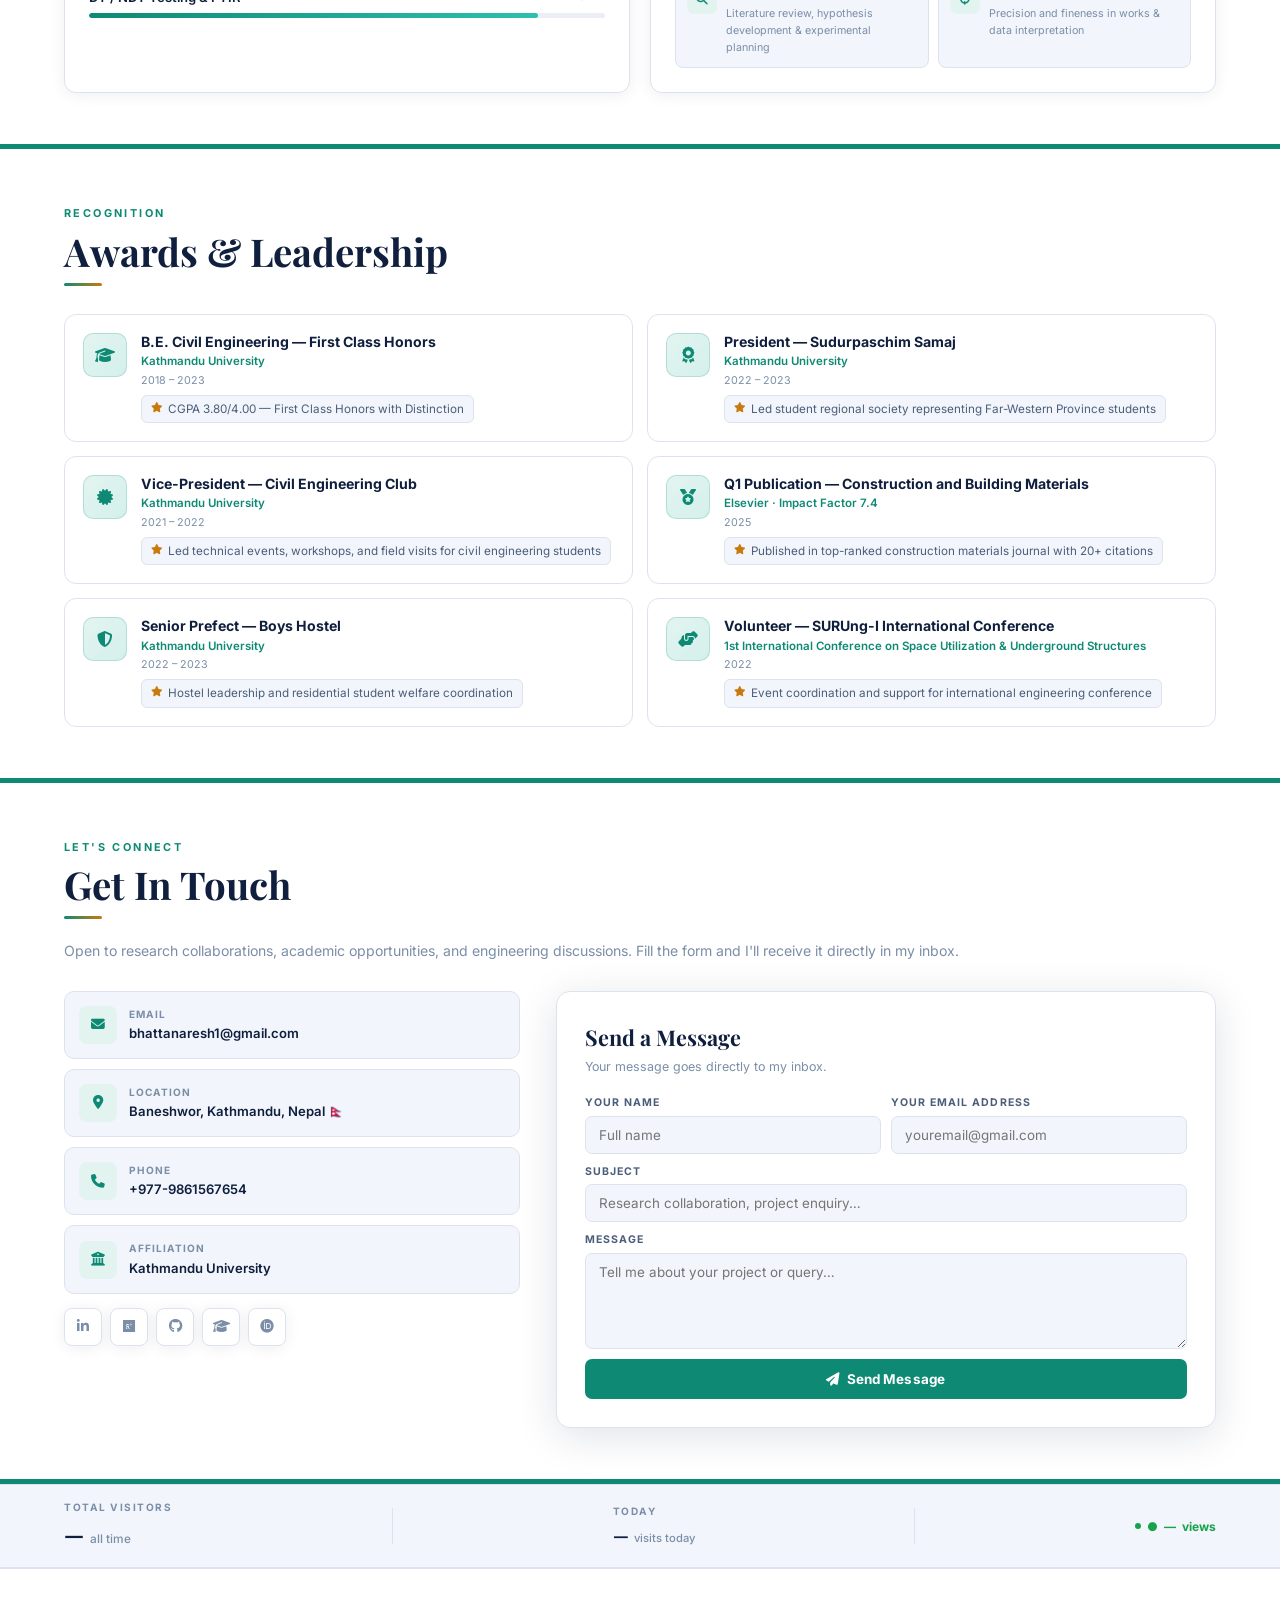
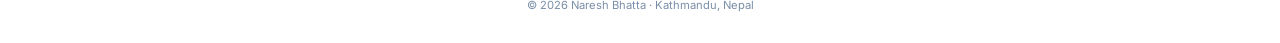
==== commit b5f039c8: "Update index.html" ====
--- a/index.html
+++ b/index.html
@@ -438,156 +438,236 @@
       <div class="divider"></div>
     </div>
 
-    <div style="display:flex;gap:10px;flex-wrap:wrap;margin-bottom:20px">
-      <a href="https://scholar.google.com" target="_blank" class="btn btn-outline" style="font-size:.76rem;padding:8px 16px">
-        <i class="fas fa-graduation-cap"></i> Google Scholar
-      </a>
-      <a href="https://www.researchgate.net" target="_blank" class="btn btn-primary" style="font-size:.76rem;padding:8px 16px">
-        <i class="fab fa-researchgate"></i> ResearchGate
-      </a>
-    </div>
-
-    <div class="rs-grid reveal">
-      <div class="rs-card"><span class="rs-num counter" data-n="4">0</span><span class="rs-lbl">Published Papers</span></div>
-      <div class="rs-card"><span class="rs-num counter" data-n="3">0</span><span class="rs-lbl">Under Review</span></div>
-      <div class="rs-card"><span class="rs-num counter" data-n="1">0</span><span class="rs-lbl">In Preparation</span></div>
-      <div class="rs-card"><span class="rs-num">25+</span><span class="rs-lbl">Collaborators</span></div>
-    </div>
-
-    <!-- Published -->
-    <div class="pub-group reveal">
-      <div class="pub-group-hd">
-        <span class="pub-dot dot-pub"></span>
-        <h3>Published Papers</h3>
-        <span class="pub-cnt">4 Papers</span>
-      </div>
-      <div class="pub-cards">
-        <div class="pub-card">
-          <div class="pub-title">An interpretable machine learning approach for shear capacity prediction of prestressed UHPC bridge girders with GUI deployment</div>
-          <div class="pub-authors"><span class="me">Bhatta, N.</span>, Jaiswal, R., &amp; Muhit, I.B.</div>
-          <div class="pub-bottom">
-            <span class="pub-journal"><i class="fas fa-book"></i> <em>Structures</em>, 88, 111793</span>
-            <a href="https://doi.org/10.1016/j.istruc.2026.111793" target="_blank" class="pub-doi"><i class="fas fa-external-link-alt"></i> DOI</a>
-            <a href="http://ec2-16-171-2-216.eu-north-1.compute.amazonaws.com/" target="_blank" class="pub-doi" style="color:var(--gold)"><i class="fas fa-desktop"></i> GUI Tool</a>
-            <span class="pub-cite"><i class="fas fa-quote-right"></i> 3+ citations</span>
-            <span style="font-size:.68rem;color:var(--muted);font-weight:600">2026</span>
-          </div>
-          <div class="pub-tags"><span class="pub-tag">Machine Learning</span><span class="pub-tag">UHPC</span><span class="pub-tag">Bridge Engineering</span><span class="pub-tag">Interpretable ML</span><span class="pub-tag">GUI</span><span class="pub-tag">Analytical models</span></div>
-          <div class="prog-wrap"><div class="prog-bar"><div class="prog-in prog-pub" data-w="100"></div></div><span class="prog-txt">✓ Published · Elsevier · Q1 · Impact Factor 5.5</span></div>
-        </div>
-           
-        <div class="pub-card">
-          <div class="pub-title">Comparing crushed brick as coarse aggregate substitute in concrete: Experimental vs. numerical study</div>
-          <div class="pub-authors"><span class="me">Bhatta, N.</span>, Adhikari, A., Ghimire, A., Bhandari, N., Subedi, A., &amp; Sahani, K.</div>
-          <div class="pub-bottom">
-            <span class="pub-journal"><i class="fas fa-book"></i> <em>Iranian Journal of Science and Technology, Transactions of Civil Engineering</em></span>
-            <a href="https://doi.org/10.1007/s40996-024-01407-8" target="_blank" class="pub-doi"><i class="fas fa-external-link-alt"></i> DOI</a>
-            <span class="pub-cite"><i class="fas fa-quote-right"></i> 15+ citations</span>
-            <span style="font-size:.68rem;color:var(--muted);font-weight:600">2024</span>
-          </div>
-          <div class="pub-tags"><span class="pub-tag">Recycled Aggregate</span><span class="pub-tag">Crushed Brick</span><span class="pub-tag">FEM with Abaqus</span><span class="pub-tag">Experimental Study</span><span class="pub-tag">DT/NDT</span><span class="pub-tag">Concrete Technology</span><span class="pub-tag">Solid Waste Management</span></div>
-          <div class="prog-wrap"><div class="prog-bar"><div class="prog-in prog-pub" data-w="100"></div></div><span class="prog-txt">✓ Published · Springer Nature · Q2 · Impact Factor 2.5</span></div>
-        </div>
-           
-        <div class="pub-card">
-          <div class="pub-title">Predicting Freeze–Thaw Resistance in Geopolymer Concrete: Interpretable ML Model with Practical Deployment</div>
-          <div class="pub-authors">Jaiswal, R., <span class="me">Bhatta, N.</span>, Yadav, U.S., &amp; Jha, A.K.</div>
-          <div class="pub-bottom">
-            <span class="pub-journal"><i class="fas fa-book"></i> Journal of Materials in Civil Engineering</em>, 38(9)</span>
-            <a href="https://doi.org/10.1061/JMCEE7.MTENG-23191" target="_blank" class="pub-doi"><i class="fas fa-external-link-alt"></i> DOI</a>
-            <a href="http://ec2-13-60-232-74.eu-north-1.compute.amazonaws.com/" target="_blank" class="pub-doi" style="color:var(--gold)"><i class="fas fa-desktop"></i> GUI Tool</a>
-            <span class="pub-cite"><i class="fas fa-quote-right"></i> 1+ citations</span>
-            <span style="font-size:.68rem;color:var(--muted);font-weight:600">2026</span>
-          </div>
-          <div class="pub-tags">
-               <span class="pub-tag">Geopolymer Concrete</span>
-               <span class="pub-tag">Machine Learning</span>
-               <span class="pub-tag">Freeze-Thaw Resistance</span>
-               <span class="pub-tag">Explainable AI</span>
-               <span class="pub-tag">SHAP Analysis</span>
-               <span class="pub-tag">Durability</span>
-               <span class="pub-tag">Sustainable Materials</span>
-          </div>
-          <div class="prog-wrap"><div class="prog-bar"><div class="prog-in prog-pub" data-w="100"></div></div><span class="prog-txt">✓ Published · ASCE · Q1 · Impact Factor 3.2</span></div>
-        </div>
-           
-        <div class="pub-card">
-          <div class="pub-title">Feasibility of low-cost upcycling uncleaned waste glass as poorly graded fine aggregate (UPGWGFA) in concrete construction</div>
-          <div class="pub-authors">Sahani, K., Das, A.K., Kunwar, A., Dhakal, P., Kunwar, A., <span class="me">Bhatta, N.</span>, &amp; Maskey, R.K.</div>
-          <div class="pub-bottom">
-            <span class="pub-journal"><i class="fas fa-book"></i> <em>Construction and Building Materials</em>, 486, 141962</span>
-            <a href="https://doi.org/10.1016/j.conbuildmat.2025.141962" target="_blank" class="pub-doi"><i class="fas fa-external-link-alt"></i> DOI</a>
-            <span class="pub-cite"><i class="fas fa-quote-right"></i> 10+ citations</span>
-            <span style="font-size:.68rem;color:var(--muted);font-weight:600">2025</span>
-          </div>
-          <div class="pub-tags"><span class="pub-tag">Recycled Aggregate</span><span class="pub-tag">Waste Glass</span><span class="pub-tag">FEM with Abaqus</span><span class="pub-tag">Experimental Study</span><span class="pub-tag">DT/NDT</span><span class="pub-tag">Concrete Technology</span><span class="pub-tag">Upcycling</span><span class="pub-tag">Solid Waste Management</span></div>
-          <div class="prog-wrap"><div class="prog-bar"><div class="prog-in prog-pub" data-w="100"></div></div><span class="prog-txt">✓ Published · Elsevier · Q1 · Impact Factor 7.4</span></div>
-        </div>
-      </div>
-    </div>
-
-    <!-- Under Review -->
-    <div class="pub-group reveal">
-      <div class="pub-group-hd">
-        <span class="pub-dot dot-rev"></span>
-        <h3>Under Review / Final Stage</h3>
-        <span class="pub-cnt">3 Papers</span>
-        </div>
-        <div class="pub-card rev">
-          <div class="pub-title">A Performance and Feasibility Study of Utilizing Concrete Waste as Fine Aggregate in Concrete With and Without Steel Fiber Reinforcement</div>
-          <div class="pub-authors"><span class="me">Bhatta, N.</span>, &amp; Bhatta, A.</div>
-          <div class="pub-bottom">
-            <span class="pub-journal"><i class="fas fa-book"></i> Journal of Materials in Civil Engineering</span>
-            <span style="font-size:.68rem;color:var(--muted);font-weight:600">2026</span>
-          </div>
-          <div class="pub-tags"><span class="pub-tag">Concrete Waste</span><span class="pub-tag">Steel Fiber</span><span class="pub-tag">Recycling</span><span class="pub-tag">Feasibility</span></div>
-          <div class="prog-wrap"><div class="prog-bar"><div class="prog-in prog-rev" data-w="80"></div></div><span class="prog-txt">Under peer review</span></div>
-        </div>
-      </div>
-        <div class="pub-cards">
-        <div class="pub-card rev">
-          <div class="pub-title">Explainable Machine Learning for Capacity and Failure Mode Prediction of RC Beams Strengthened with UHPC Overlays</div>
-          <div class="pub-authors"><span class="me">Bhatta, N.</span>, Jaiswal, R., Al Hawarneh, A., &amp; Tabsh, S.</div>
-          <div class="pub-bottom">
-            <span class="pub-journal"><i class="fas fa-book"></i> Manuscript in preparation</span>
-            <span style="font-size:.68rem;color:var(--muted);font-weight:600">2026</span>
-          </div>
-          <div class="pub-tags"><span class="pub-tag">ML</span><span class="pub-tag">RC Beams</span><span class="pub-tag">UHPC Overlay</span><span class="pub-tag">Failure Mode</span></div>
-          <div class="prog-wrap"><div class="prog-bar"><div class="prog-in prog-rev" data-w="65"></div></div><span class="prog-txt">In preparation — Writing</span></div>
-        </div>
-        <div class="pub-card rev">
-          <div class="pub-title">Synthetic Data-augmented Machine Learning for Predicting Flexural Capacity of UHPC-strengthened RC Beams</div>
-          <div class="pub-authors"><span class="me">Bhatta, N.</span>, Jaiswal, R., Pandit, P., &amp; Muhit, I.B.</div>
-          <div class="pub-bottom">
-            <span class="pub-journal"><i class="fas fa-book"></i> Engineering Structures</span>
-            <span style="font-size:.68rem;color:var(--muted);font-weight:600">2026</span>
-          </div>
-          <div class="pub-tags"><span class="pub-tag">VAE</span><span class="pub-tag">Synthetic Data</span><span class="pub-tag">Strengthening</span><span class="pub-tag">UHPC</span><span class="pub-tag">RC Beams</span></div>
-          <div class="prog-wrap"><div class="prog-bar"><div class="prog-in prog-rev" data-w="85"></div></div><span class="prog-txt">Under peer review</span></div>
-      </div>
-    </div>
-
-    <!-- In Preparation -->
-    <div class="pub-group reveal">
-      <div class="pub-group-hd">
-        <span class="pub-dot dot-prep"></span>
-        <h3>In Preparation</h3>
-        <span class="pub-cnt">1 Paper</span>
-      </div>
-        <div class="pub-card prep">
-          <div class="pub-title">Structural performance of bamboo-reinforced bio-composite beams with lime-based alternative binders</div>
-          <div class="pub-authors"><span class="me">Bhatta, N.</span>, Neupane, U.M., &amp; Ghimire, A.</div>
-          <div class="pub-bottom">
-            <span class="pub-journal"><i class="fas fa-book"></i> Target - Construction and Building Materials (Elsevier) — In preparation</span>
-            <span style="font-size:.68rem;color:var(--muted);font-weight:600">2026</span>
-          </div>
-          <div class="pub-tags"><span class="pub-tag">Bamboo Reinforcement</span><span class="pub-tag">Bio-Composite</span><span class="pub-tag">Geopolymer</span><span class="pub-tag">Low-Carbon</span></div>
-          <div class="prog-wrap"><div class="prog-bar"><div class="prog-in prog-prep" data-w="55"></div></div><span class="prog-txt">In preparation — ongoing lab work</span></div>
-        </div>
-      </div>
-    </div>
-  </div>
+```
+<div style="display:flex;gap:10px;flex-wrap:wrap;margin-bottom:20px">
+  <a href="https://scholar.google.com" target="_blank" class="btn btn-outline" style="font-size:.76rem;padding:8px 16px">
+    <i class="fas fa-graduation-cap"></i> Google Scholar
+  </a>
+  <a href="https://www.researchgate.net" target="_blank" class="btn btn-primary" style="font-size:.76rem;padding:8px 16px">
+    <i class="fab fa-researchgate"></i> ResearchGate
+  </a>
+</div>
+
+<div class="rs-grid reveal">
+  <div class="rs-card"><span class="rs-num counter" data-n="4">0</span><span class="rs-lbl">Published Papers</span></div>
+  <div class="rs-card"><span class="rs-num counter" data-n="3">0</span><span class="rs-lbl">Under Review</span></div>
+  <div class="rs-card"><span class="rs-num counter" data-n="1">0</span><span class="rs-lbl">In Preparation</span></div>
+  <div class="rs-card"><span class="rs-num">25+</span><span class="rs-lbl">Collaborators</span></div>
+</div>
+
+<!-- Published -->
+<div class="pub-group reveal">
+  <div class="pub-group-hd">
+    <span class="pub-dot dot-pub"></span>
+    <h3>Published Papers</h3>
+    <span class="pub-cnt">4 Papers</span>
+  </div>
+
+  <div class="pub-cards">
+
+    <div class="pub-card">
+      <div class="pub-title">An interpretable machine learning approach for shear capacity prediction of prestressed UHPC bridge girders with GUI deployment</div>
+      <div class="pub-authors"><span class="me">Bhatta, N.</span>, Jaiswal, R., &amp; Muhit, I.B.</div>
+      <div class="pub-bottom">
+        <span class="pub-journal"><i class="fas fa-book"></i> <em>Structures</em>, 88, 111793</span>
+        <a href="https://doi.org/10.1016/j.istruc.2026.111793" target="_blank" class="pub-doi"><i class="fas fa-external-link-alt"></i> DOI</a>
+        <a href="http://ec2-16-171-2-216.eu-north-1.compute.amazonaws.com/" target="_blank" class="pub-doi" style="color:var(--gold)"><i class="fas fa-desktop"></i> GUI Tool</a>
+        <span class="pub-cite"><i class="fas fa-quote-right"></i> 3+ citations</span>
+        <span style="font-size:.68rem;color:var(--muted);font-weight:600">2026</span>
+      </div>
+      <div class="pub-tags">
+        <span class="pub-tag">Machine Learning</span>
+        <span class="pub-tag">UHPC</span>
+        <span class="pub-tag">Bridge Engineering</span>
+        <span class="pub-tag">Interpretable ML</span>
+        <span class="pub-tag">GUI</span>
+        <span class="pub-tag">Analytical models</span>
+      </div>
+      <div class="prog-wrap">
+        <div class="prog-bar"><div class="prog-in prog-pub" data-w="100"></div></div>
+        <span class="prog-txt">✓ Published · Elsevier · Q1 · Impact Factor 5.5</span>
+      </div>
+    </div>
+
+    <div class="pub-card">
+      <div class="pub-title">Comparing crushed brick as coarse aggregate substitute in concrete: Experimental vs. numerical study</div>
+      <div class="pub-authors"><span class="me">Bhatta, N.</span>, Adhikari, A., Ghimire, A., Bhandari, N., Subedi, A., &amp; Sahani, K.</div>
+      <div class="pub-bottom">
+        <span class="pub-journal"><i class="fas fa-book"></i> <em>Iranian Journal of Science and Technology, Transactions of Civil Engineering</em></span>
+        <a href="https://doi.org/10.1007/s40996-024-01407-8" target="_blank" class="pub-doi"><i class="fas fa-external-link-alt"></i> DOI</a>
+        <span class="pub-cite"><i class="fas fa-quote-right"></i> 15+ citations</span>
+        <span style="font-size:.68rem;color:var(--muted);font-weight:600">2024</span>
+      </div>
+      <div class="pub-tags">
+        <span class="pub-tag">Recycled Aggregate</span>
+        <span class="pub-tag">Crushed Brick</span>
+        <span class="pub-tag">FEM with Abaqus</span>
+        <span class="pub-tag">Experimental Study</span>
+        <span class="pub-tag">DT/NDT</span>
+        <span class="pub-tag">Concrete Technology</span>
+        <span class="pub-tag">Solid Waste Management</span>
+      </div>
+      <div class="prog-wrap">
+        <div class="prog-bar"><div class="prog-in prog-pub" data-w="100"></div></div>
+        <span class="prog-txt">✓ Published · Springer Nature · Q2 · Impact Factor 2.5</span>
+      </div>
+    </div>
+
+    <div class="pub-card">
+      <div class="pub-title">Predicting Freeze–Thaw Resistance in Geopolymer Concrete: Interpretable ML Model with Practical Deployment</div>
+      <div class="pub-authors">Jaiswal, R., <span class="me">Bhatta, N.</span>, Yadav, U.S., &amp; Jha, A.K.</div>
+      <div class="pub-bottom">
+        <span class="pub-journal"><i class="fas fa-book"></i> <em>Journal of Materials in Civil Engineering</em>, 38(9)</span>
+        <a href="https://doi.org/10.1061/JMCEE7.MTENG-23191" target="_blank" class="pub-doi"><i class="fas fa-external-link-alt"></i> DOI</a>
+        <a href="http://ec2-13-60-232-74.eu-north-1.compute.amazonaws.com/" target="_blank" class="pub-doi" style="color:var(--gold)"><i class="fas fa-desktop"></i> GUI Tool</a>
+        <span class="pub-cite"><i class="fas fa-quote-right"></i> 1+ citations</span>
+        <span style="font-size:.68rem;color:var(--muted);font-weight:600">2026</span>
+      </div>
+      <div class="pub-tags">
+        <span class="pub-tag">Geopolymer Concrete</span>
+        <span class="pub-tag">Machine Learning</span>
+        <span class="pub-tag">Freeze-Thaw Resistance</span>
+        <span class="pub-tag">Explainable AI</span>
+        <span class="pub-tag">SHAP Analysis</span>
+        <span class="pub-tag">Durability</span>
+        <span class="pub-tag">Sustainable Materials</span>
+      </div>
+      <div class="prog-wrap">
+        <div class="prog-bar"><div class="prog-in prog-pub" data-w="100"></div></div>
+        <span class="prog-txt">✓ Published · ASCE · Q1 · Impact Factor 3.2</span>
+      </div>
+    </div>
+
+    <div class="pub-card">
+      <div class="pub-title">Feasibility of low-cost upcycling uncleaned waste glass as poorly graded fine aggregate (UPGWGFA) in concrete construction</div>
+      <div class="pub-authors">Sahani, K., Das, A.K., Kunwar, A., Dhakal, P., Kunwar, A., <span class="me">Bhatta, N.</span>, &amp; Maskey, R.K.</div>
+      <div class="pub-bottom">
+        <span class="pub-journal"><i class="fas fa-book"></i> <em>Construction and Building Materials</em>, 486, 141962</span>
+        <a href="https://doi.org/10.1016/j.conbuildmat.2025.141962" target="_blank" class="pub-doi"><i class="fas fa-external-link-alt"></i> DOI</a>
+        <span class="pub-cite"><i class="fas fa-quote-right"></i> 10+ citations</span>
+        <span style="font-size:.68rem;color:var(--muted);font-weight:600">2025</span>
+      </div>
+      <div class="pub-tags">
+        <span class="pub-tag">Recycled Aggregate</span>
+        <span class="pub-tag">Waste Glass</span>
+        <span class="pub-tag">FEM with Abaqus</span>
+        <span class="pub-tag">Experimental Study</span>
+        <span class="pub-tag">DT/NDT</span>
+        <span class="pub-tag">Concrete Technology</span>
+        <span class="pub-tag">Upcycling</span>
+        <span class="pub-tag">Solid Waste Management</span>
+      </div>
+      <div class="prog-wrap">
+        <div class="prog-bar"><div class="prog-in prog-pub" data-w="100"></div></div>
+        <span class="prog-txt">✓ Published · Elsevier · Q1 · Impact Factor 7.4</span>
+      </div>
+    </div>
+
+  </div>
+</div>
+
+<!-- Under Review -->
+<div class="pub-group reveal">
+  <div class="pub-group-hd">
+    <span class="pub-dot dot-rev"></span>
+    <h3>Under Review / Final Stage</h3>
+    <span class="pub-cnt">3 Papers</span>
+  </div>
+
+  <div class="pub-cards">
+
+    <div class="pub-card rev">
+      <div class="pub-title">A Performance and Feasibility Study of Utilizing Concrete Waste as Fine Aggregate in Concrete With and Without Steel Fiber Reinforcement</div>
+      <div class="pub-authors"><span class="me">Bhatta, N.</span>, &amp; Bhatta, A.</div>
+      <div class="pub-bottom">
+        <span class="pub-journal"><i class="fas fa-book"></i> Journal of Materials in Civil Engineering</span>
+        <span style="font-size:.68rem;color:var(--muted);font-weight:600">2026</span>
+      </div>
+      <div class="pub-tags">
+        <span class="pub-tag">Concrete Waste</span>
+        <span class="pub-tag">Steel Fiber</span>
+        <span class="pub-tag">Recycling</span>
+        <span class="pub-tag">Feasibility</span>
+      </div>
+      <div class="prog-wrap">
+        <div class="prog-bar"><div class="prog-in prog-rev" data-w="80"></div></div>
+        <span class="prog-txt">Under peer review</span>
+      </div>
+    </div>
+
+    <div class="pub-card rev">
+      <div class="pub-title">Explainable Machine Learning for Capacity and Failure Mode Prediction of RC Beams Strengthened with UHPC Overlays</div>
+      <div class="pub-authors"><span class="me">Bhatta, N.</span>, Jaiswal, R., Al Hawarneh, A., &amp; Tabsh, S.</div>
+      <div class="pub-bottom">
+        <span class="pub-journal"><i class="fas fa-book"></i> Manuscript in preparation</span>
+        <span style="font-size:.68rem;color:var(--muted);font-weight:600">2026</span>
+      </div>
+      <div class="pub-tags">
+        <span class="pub-tag">ML</span>
+        <span class="pub-tag">RC Beams</span>
+        <span class="pub-tag">UHPC Overlay</span>
+        <span class="pub-tag">Failure Mode</span>
+      </div>
+      <div class="prog-wrap">
+        <div class="prog-bar"><div class="prog-in prog-rev" data-w="65"></div></div>
+        <span class="prog-txt">In preparation — Writing</span>
+      </div>
+    </div>
+
+    <div class="pub-card rev">
+      <div class="pub-title">Synthetic Data-augmented Machine Learning for Predicting Flexural Capacity of UHPC-strengthened RC Beams</div>
+      <div class="pub-authors"><span class="me">Bhatta, N.</span>, Jaiswal, R., Pandit, P., &amp; Muhit, I.B.</div>
+      <div class="pub-bottom">
+        <span class="pub-journal"><i class="fas fa-book"></i> Engineering Structures</span>
+        <span style="font-size:.68rem;color:var(--muted);font-weight:600">2026</span>
+      </div>
+      <div class="pub-tags">
+        <span class="pub-tag">VAE</span>
+        <span class="pub-tag">Synthetic Data</span>
+        <span class="pub-tag">Strengthening</span>
+        <span class="pub-tag">UHPC</span>
+        <span class="pub-tag">RC Beams</span>
+      </div>
+      <div class="prog-wrap">
+        <div class="prog-bar"><div class="prog-in prog-rev" data-w="85"></div></div>
+        <span class="prog-txt">Under peer review</span>
+      </div>
+    </div>
+
+  </div>
+</div>
+
+<!-- In Preparation -->
+<div class="pub-group reveal">
+  <div class="pub-group-hd">
+    <span class="pub-dot dot-prep"></span>
+    <h3>In Preparation</h3>
+    <span class="pub-cnt">1 Paper</span>
+  </div>
+
+  <div class="pub-cards">
+    <div class="pub-card prep">
+      <div class="pub-title">Structural performance of bamboo-reinforced bio-composite beams with lime-based alternative binders</div>
+      <div class="pub-authors"><span class="me">Bhatta, N.</span>, Neupane, U.M., &amp; Ghimire, A.</div>
+      <div class="pub-bottom">
+        <span class="pub-journal"><i class="fas fa-book"></i> Target - Construction and Building Materials (Elsevier) — In preparation</span>
+        <span style="font-size:.68rem;color:var(--muted);font-weight:600">2026</span>
+      </div>
+      <div class="pub-tags">
+        <span class="pub-tag">Bamboo Reinforcement</span>
+        <span class="pub-tag">Bio-Composite</span>
+        <span class="pub-tag">Geopolymer</span>
+        <span class="pub-tag">Low-Carbon</span>
+      </div>
+      <div class="prog-wrap">
+        <div class="prog-bar"><div class="prog-in prog-prep" data-w="55"></div></div>
+        <span class="prog-txt">In preparation — ongoing lab work</span>
+      </div>
+    </div>
+  </div>
+</div>
 </section>
+
 
 
 <!-- ══════════════════════════════════════════════
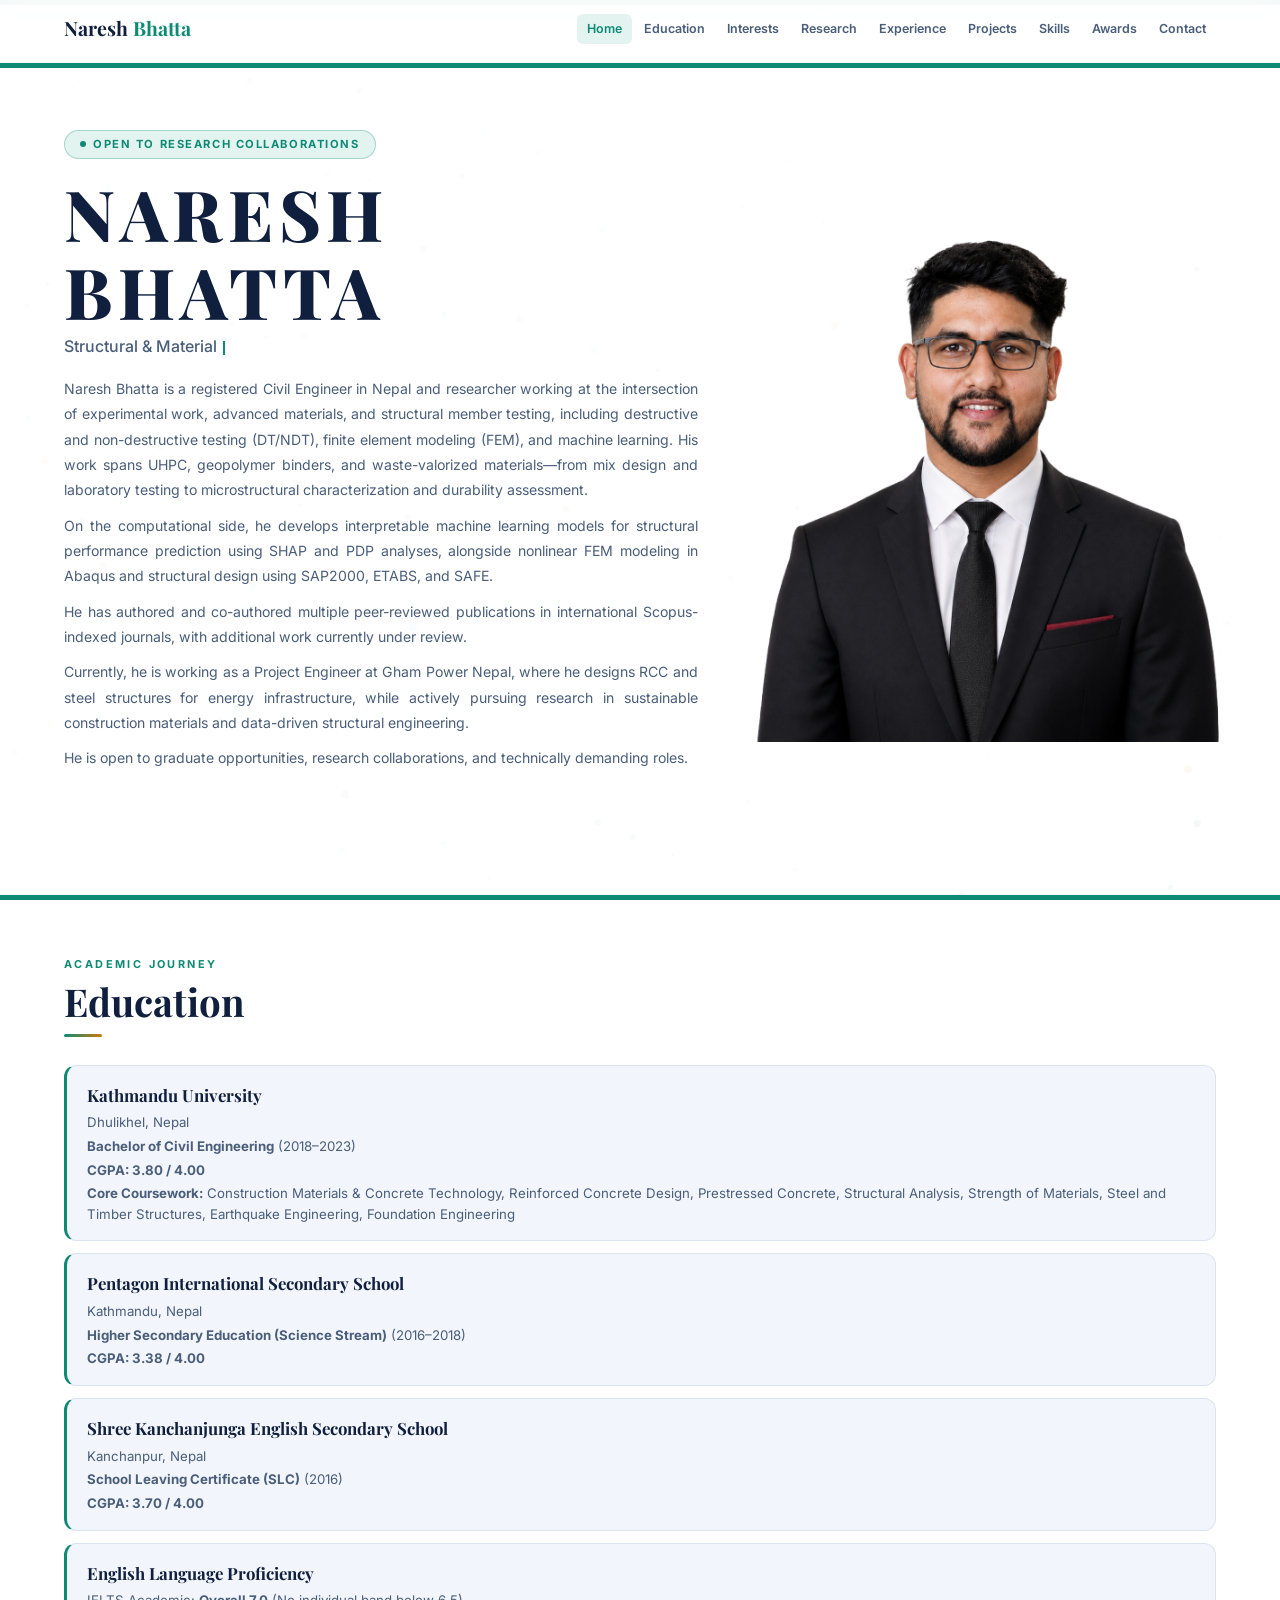
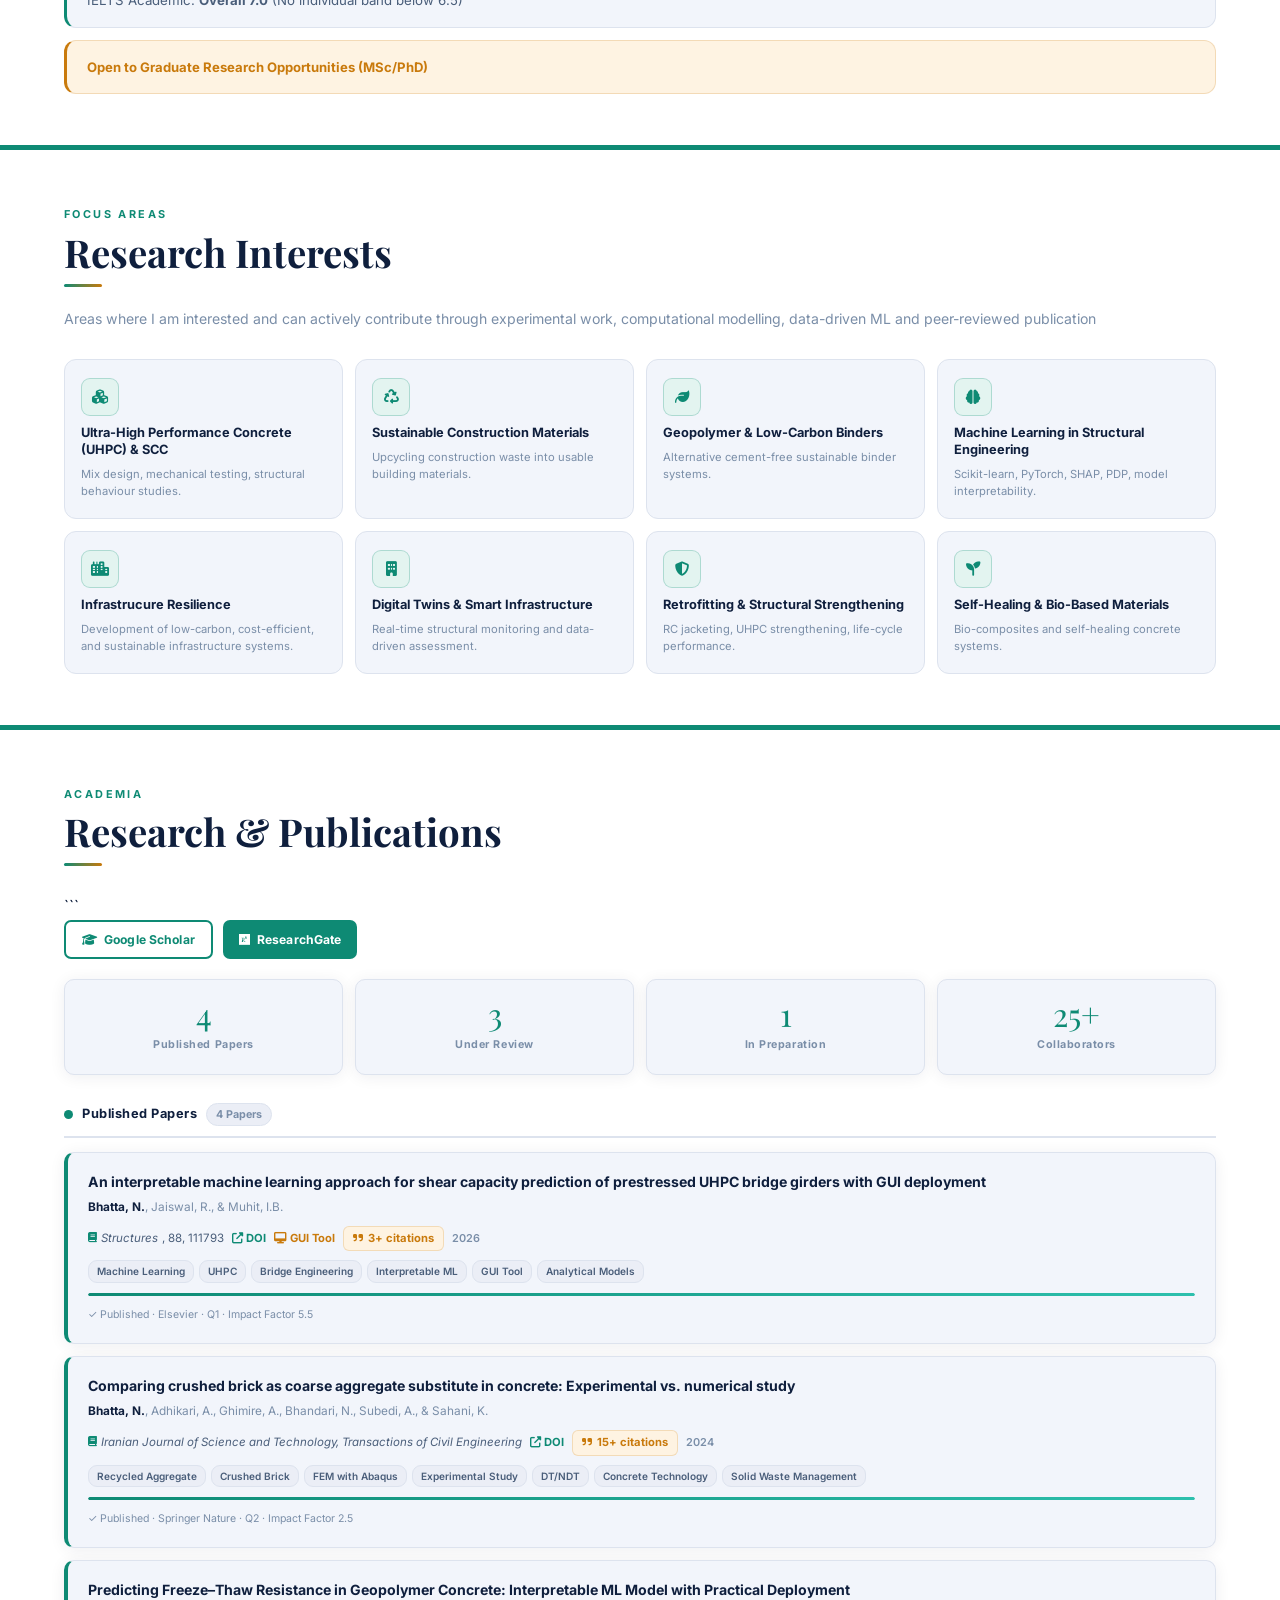
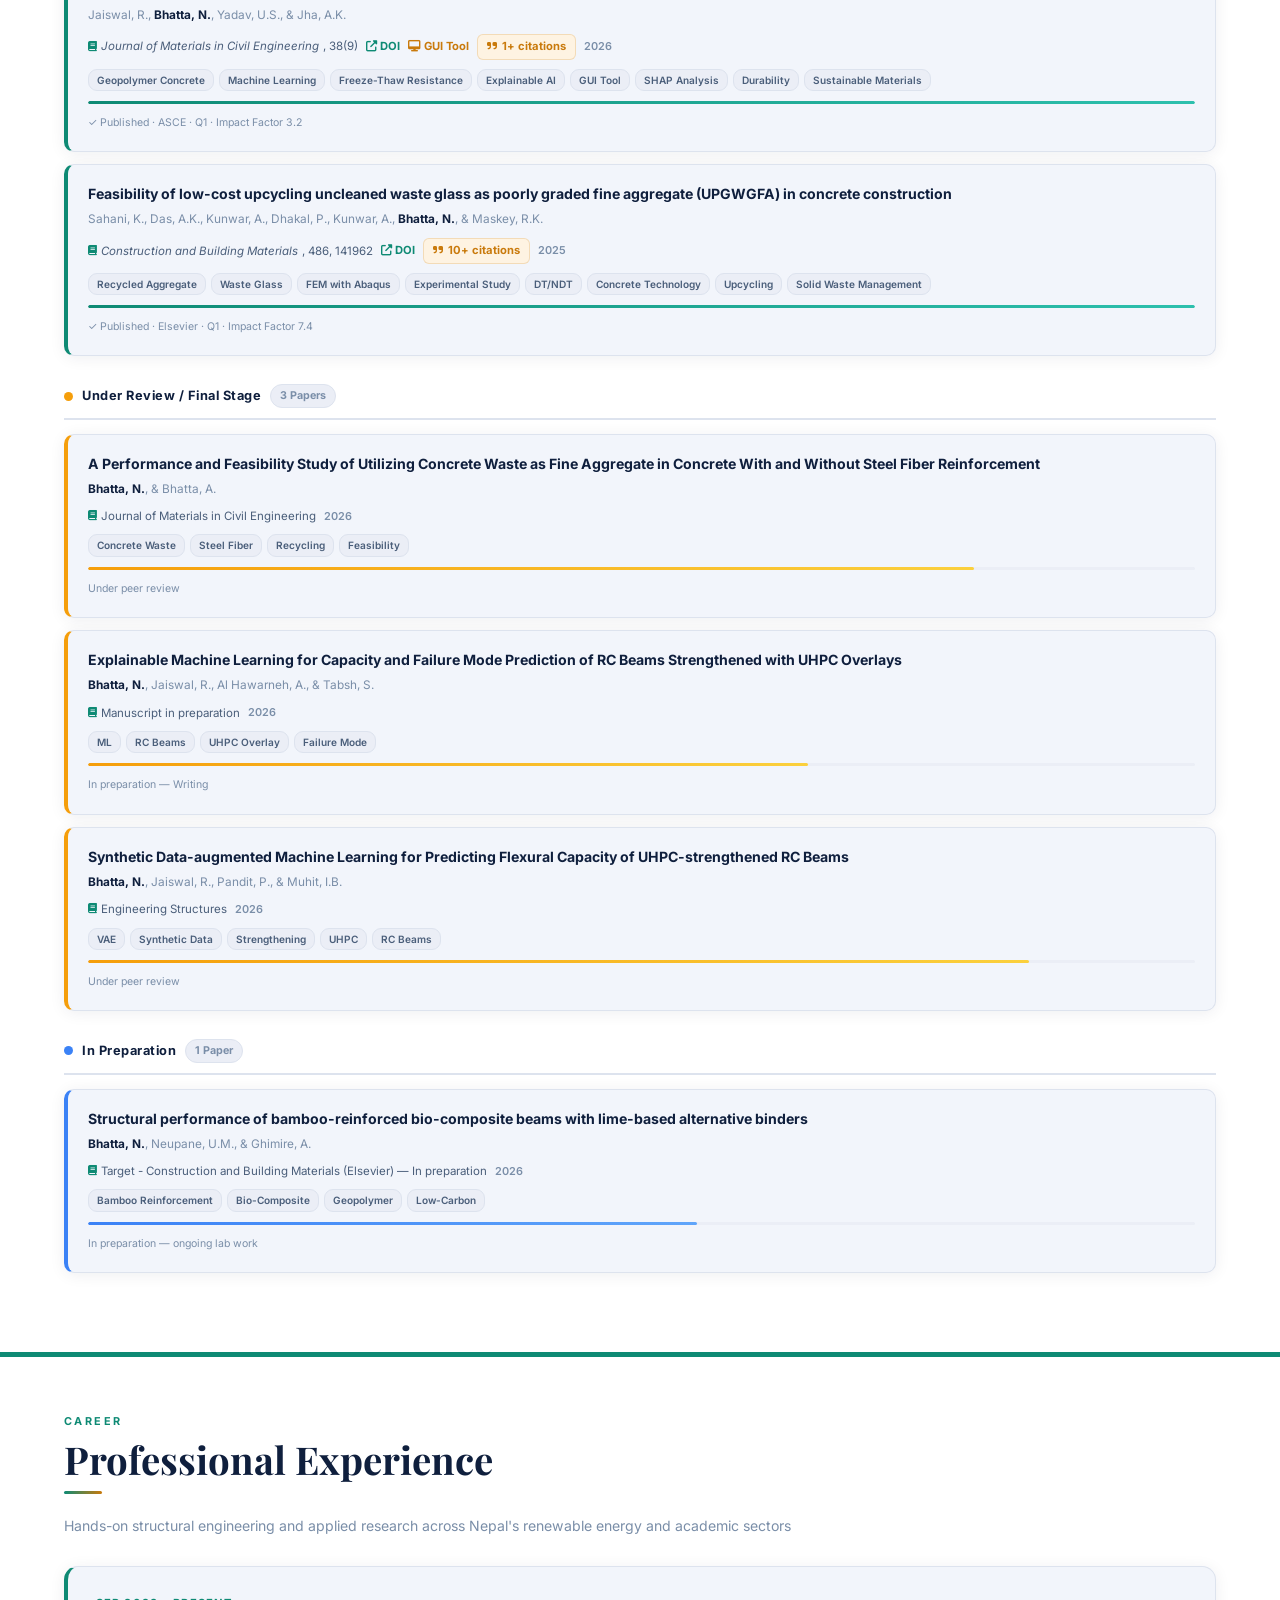
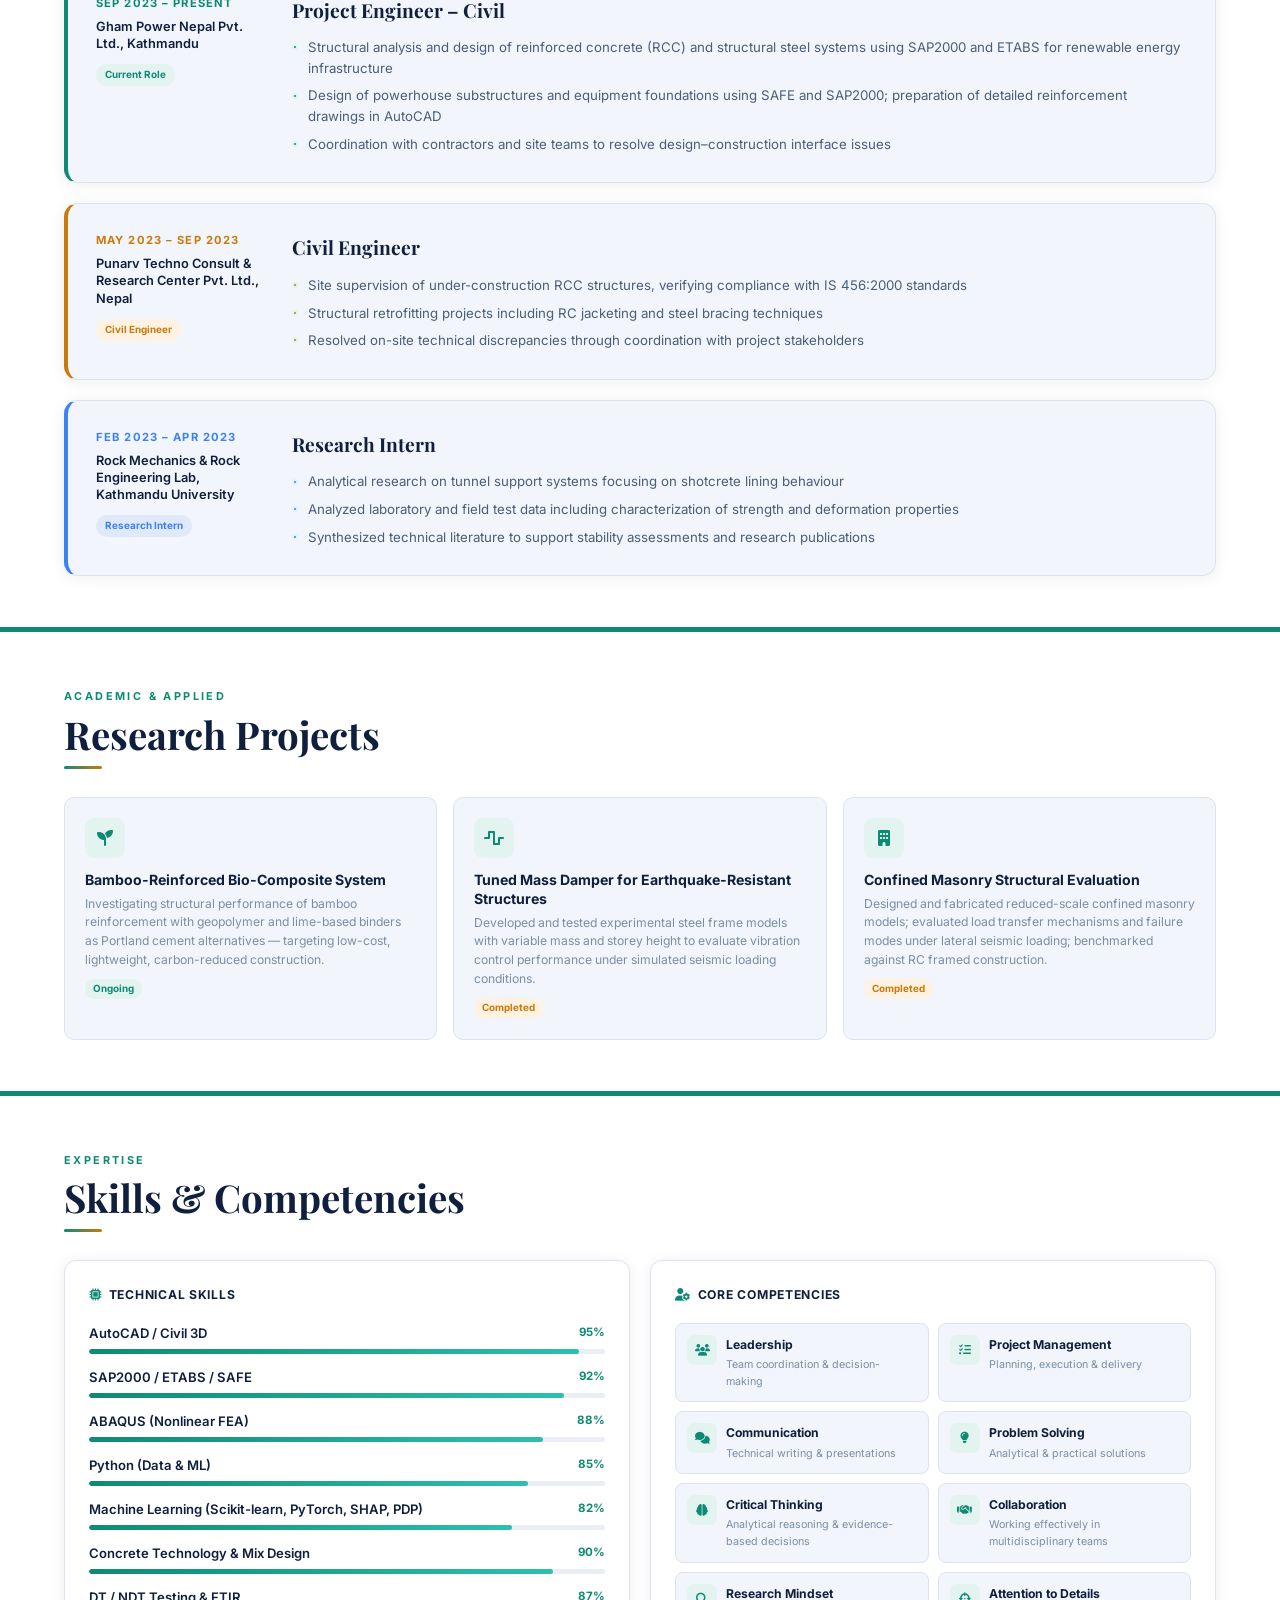
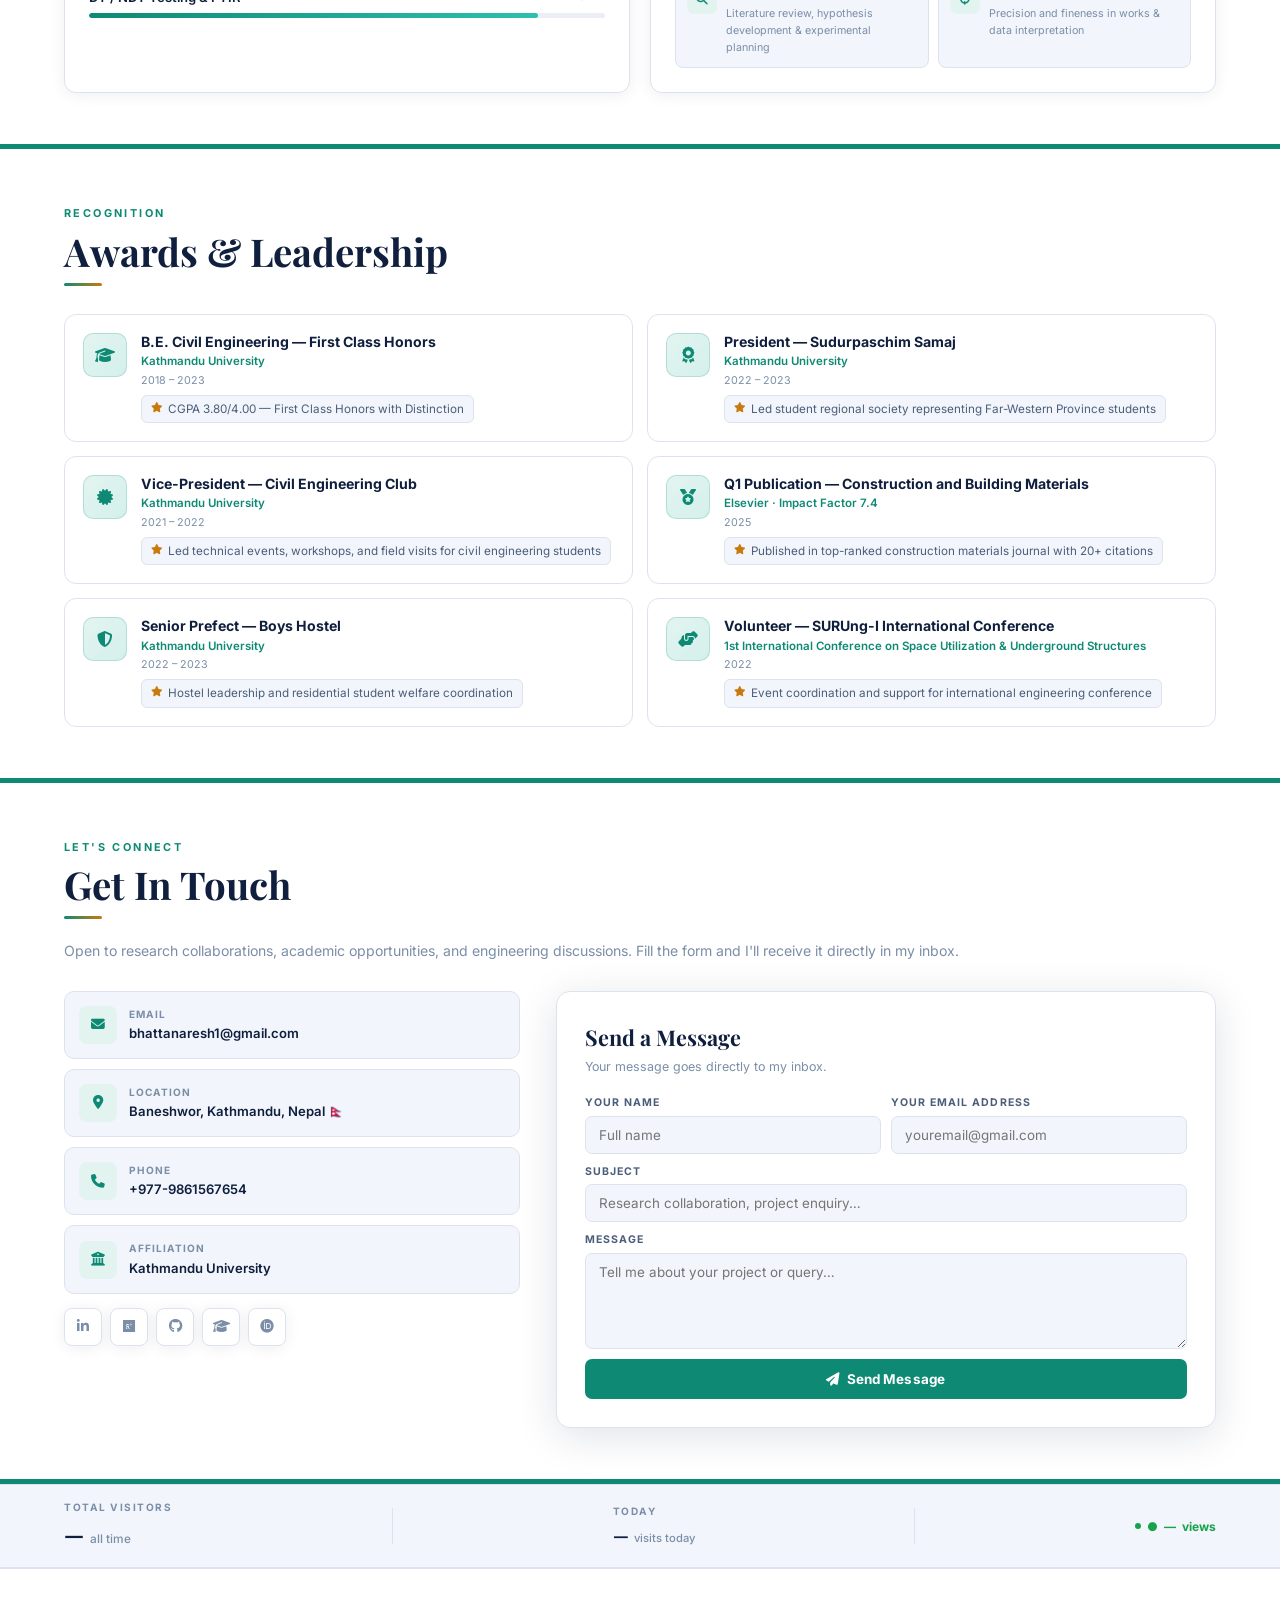
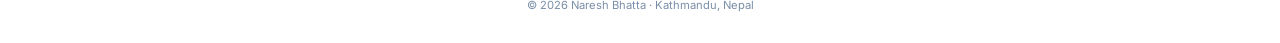
==== commit 9179373d: "Update GUI tag and add Analytical Models tag" ====
--- a/index.html
+++ b/index.html
@@ -480,8 +480,8 @@
         <span class="pub-tag">UHPC</span>
         <span class="pub-tag">Bridge Engineering</span>
         <span class="pub-tag">Interpretable ML</span>
-        <span class="pub-tag">GUI</span>
-        <span class="pub-tag">Analytical models</span>
+        <span class="pub-tag">GUI Tool</span>
+        <span class="pub-tag">Analytical Models</span>
       </div>
       <div class="prog-wrap">
         <div class="prog-bar"><div class="prog-in prog-pub" data-w="100"></div></div>
@@ -528,6 +528,7 @@
         <span class="pub-tag">Machine Learning</span>
         <span class="pub-tag">Freeze-Thaw Resistance</span>
         <span class="pub-tag">Explainable AI</span>
+        <span class="pub-tag">GUI Tool</span>
         <span class="pub-tag">SHAP Analysis</span>
         <span class="pub-tag">Durability</span>
         <span class="pub-tag">Sustainable Materials</span>
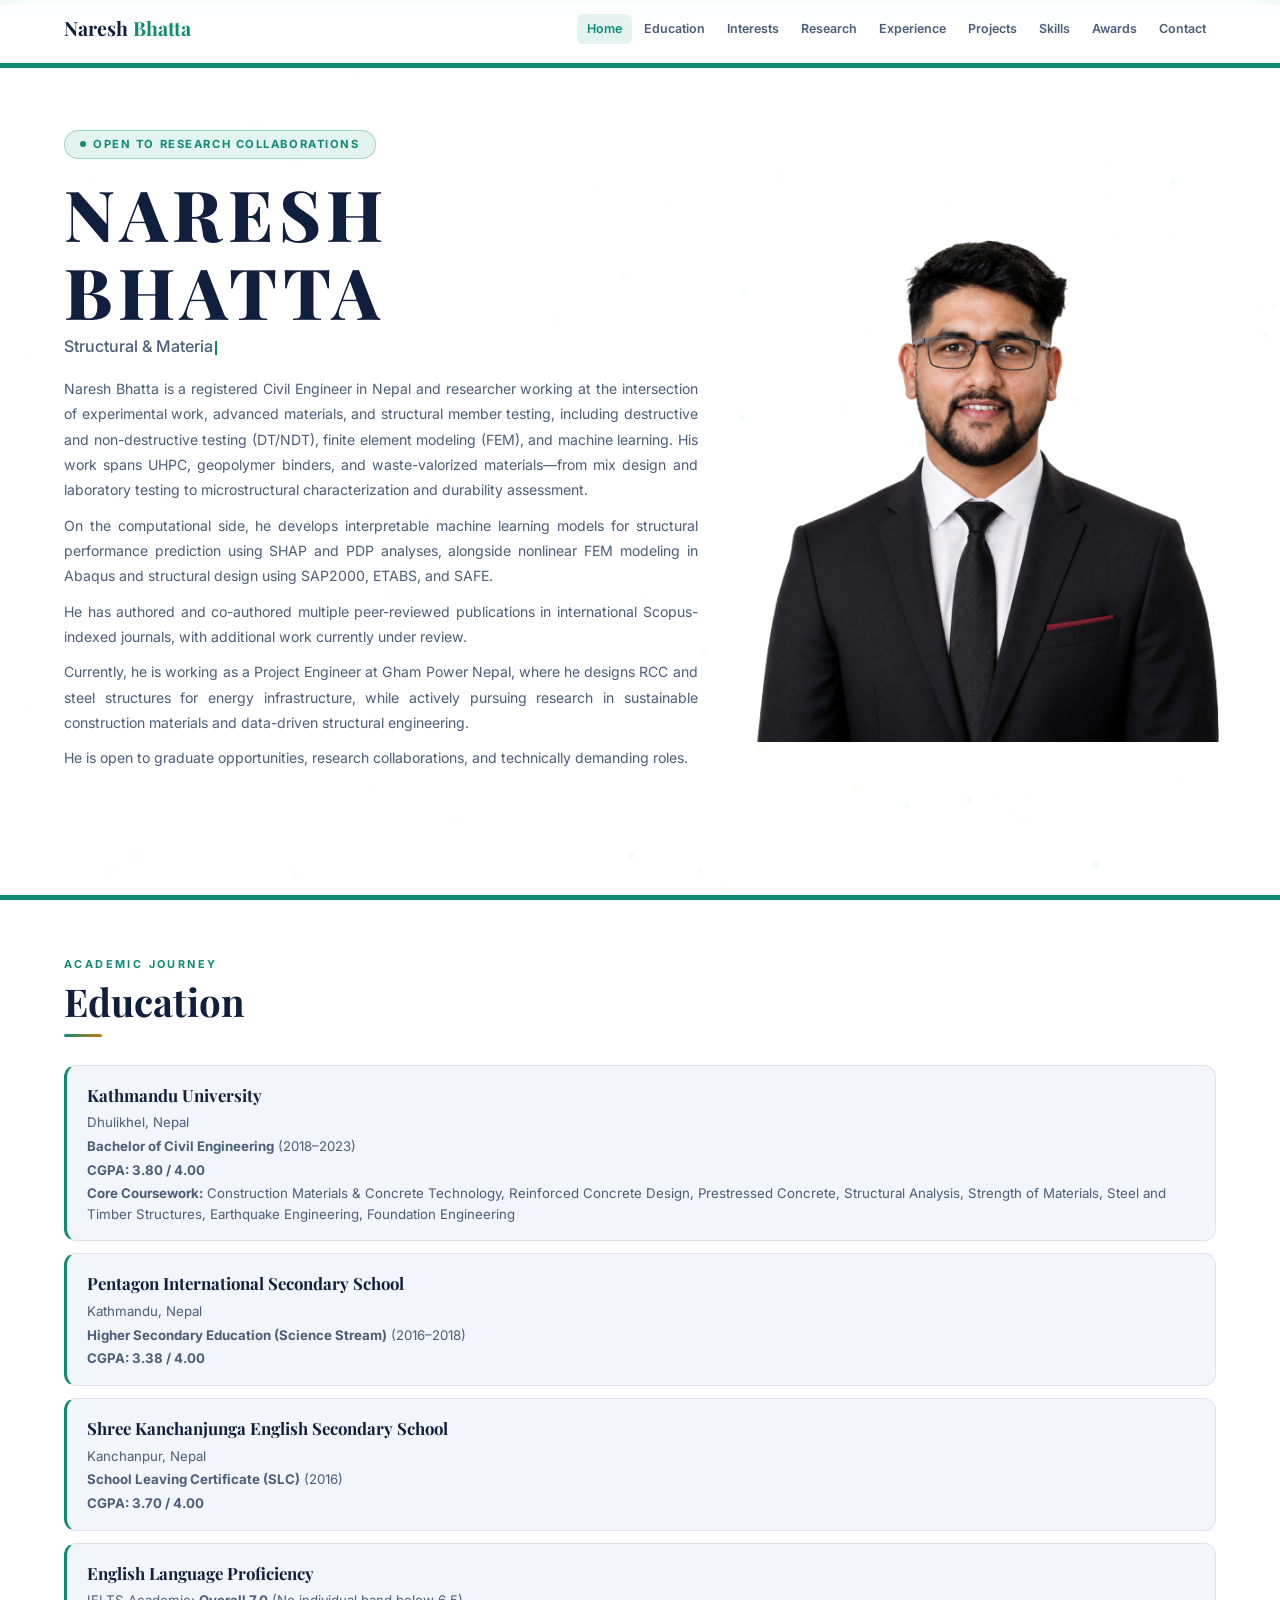
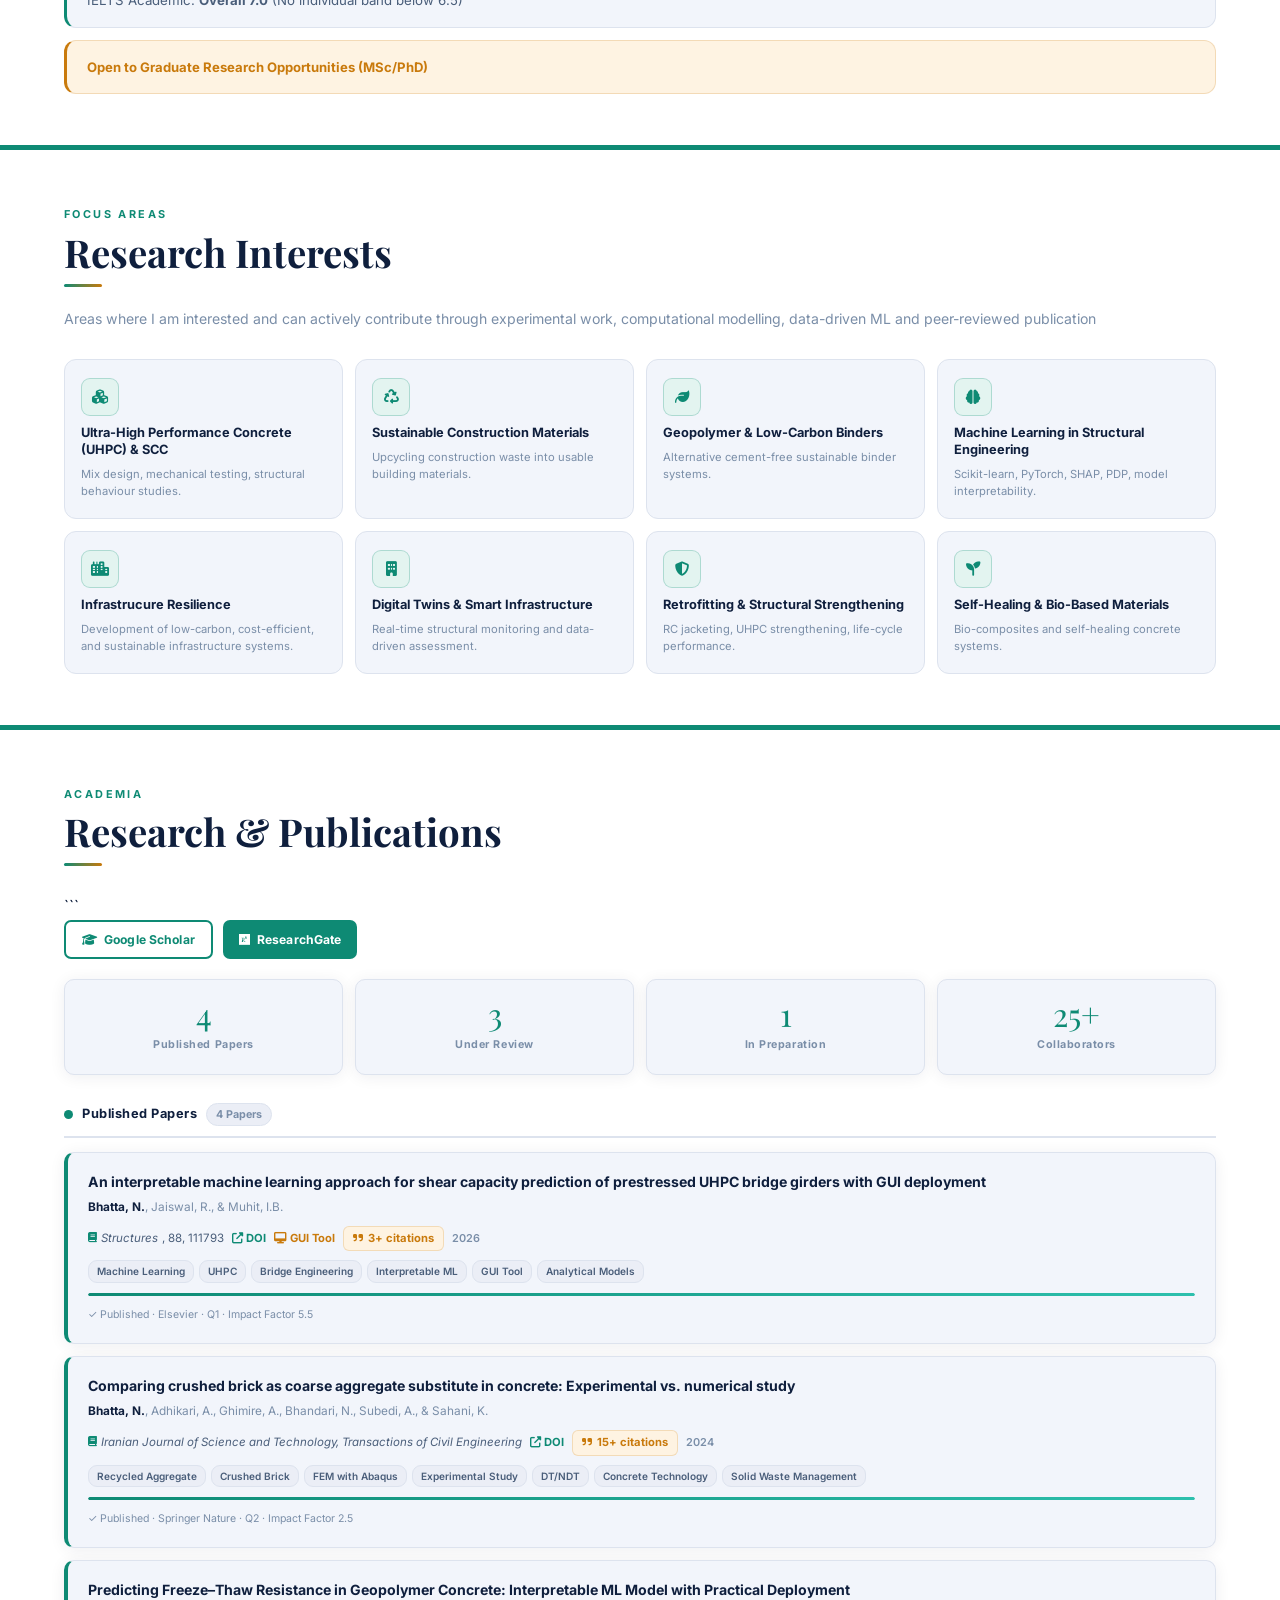
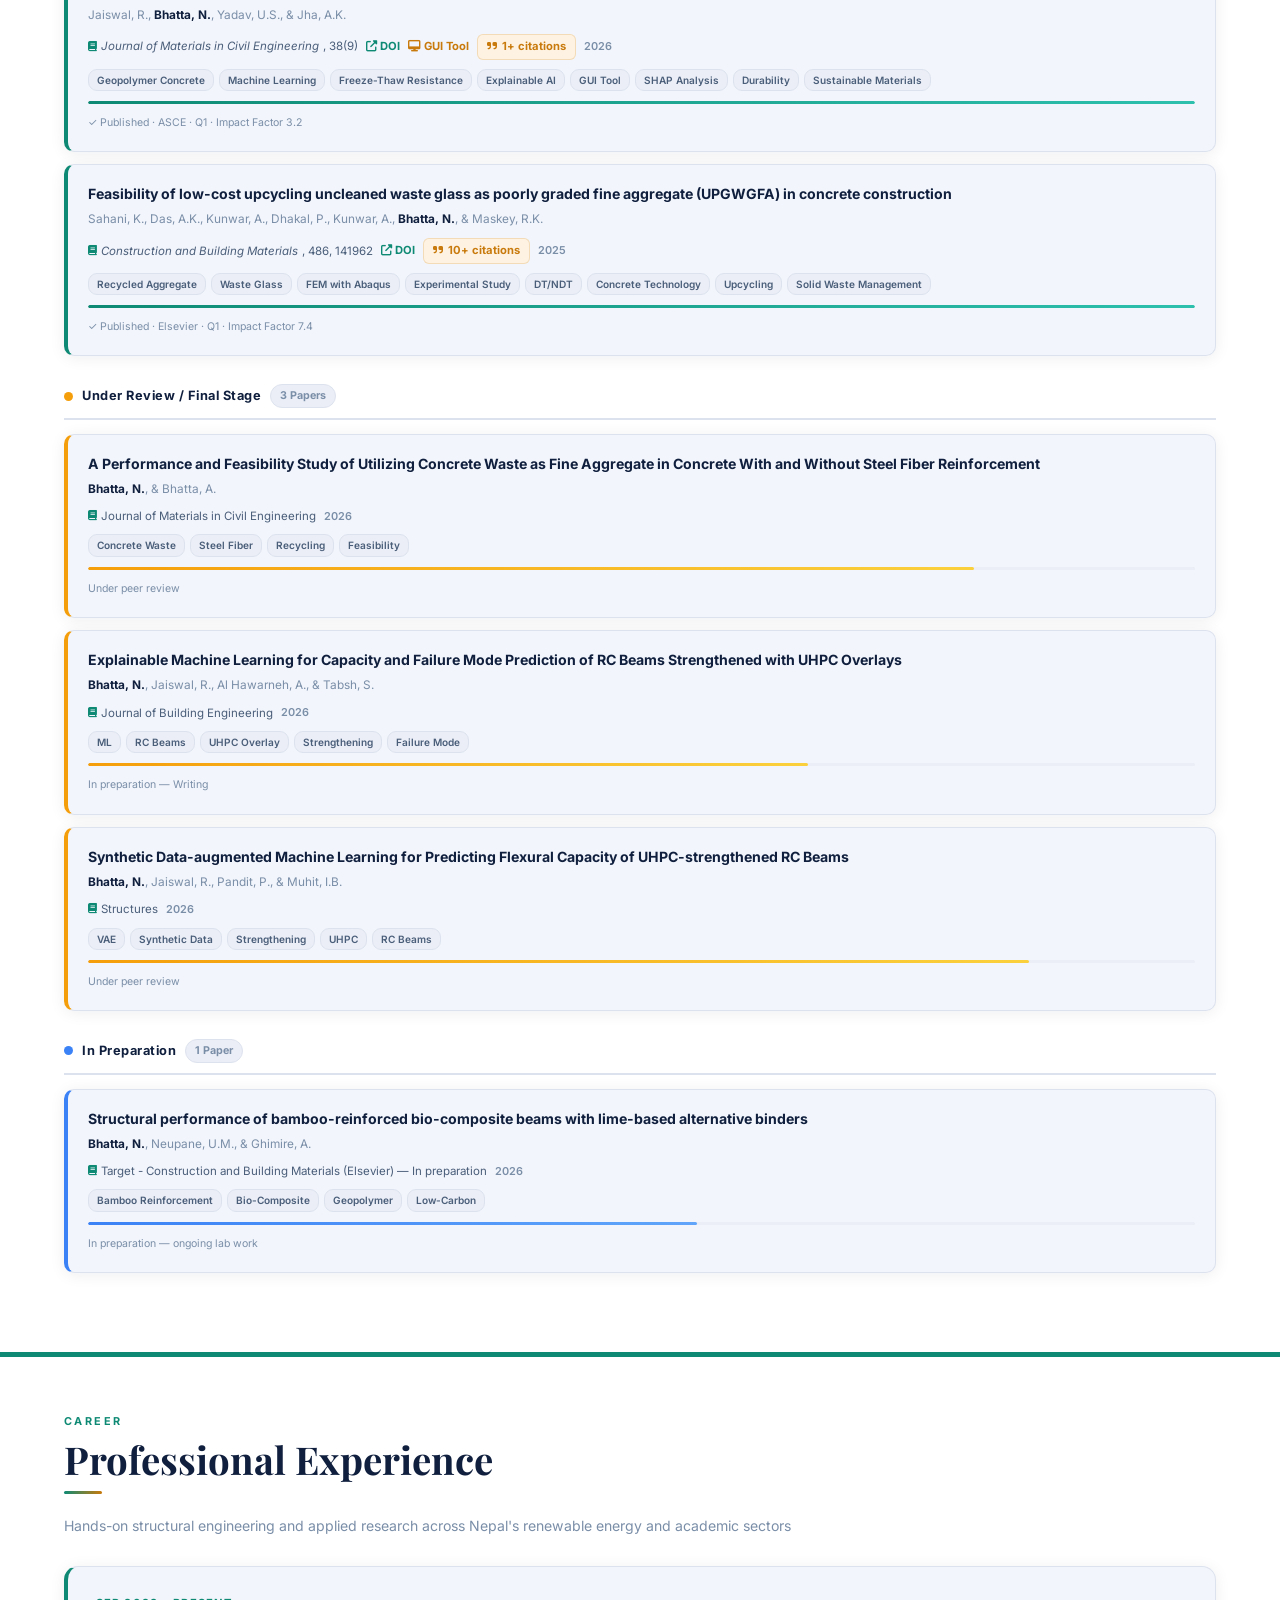
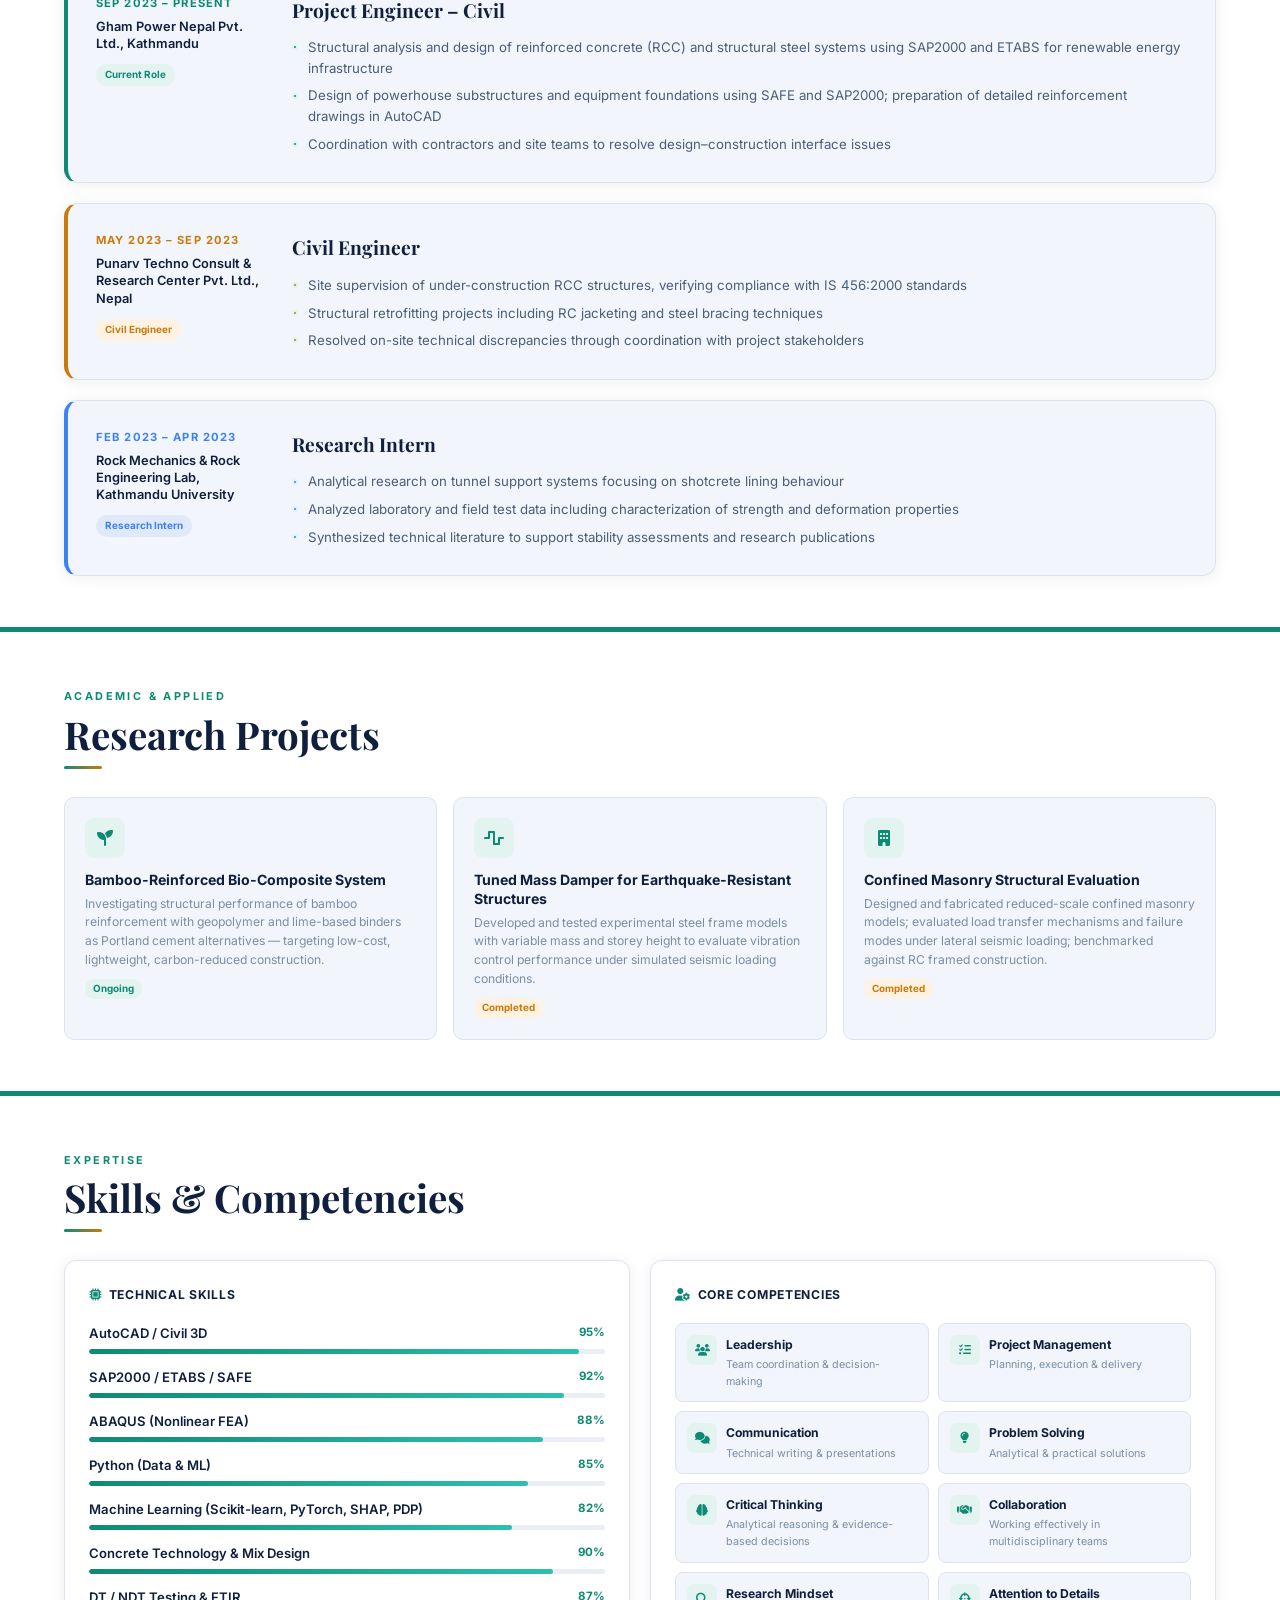
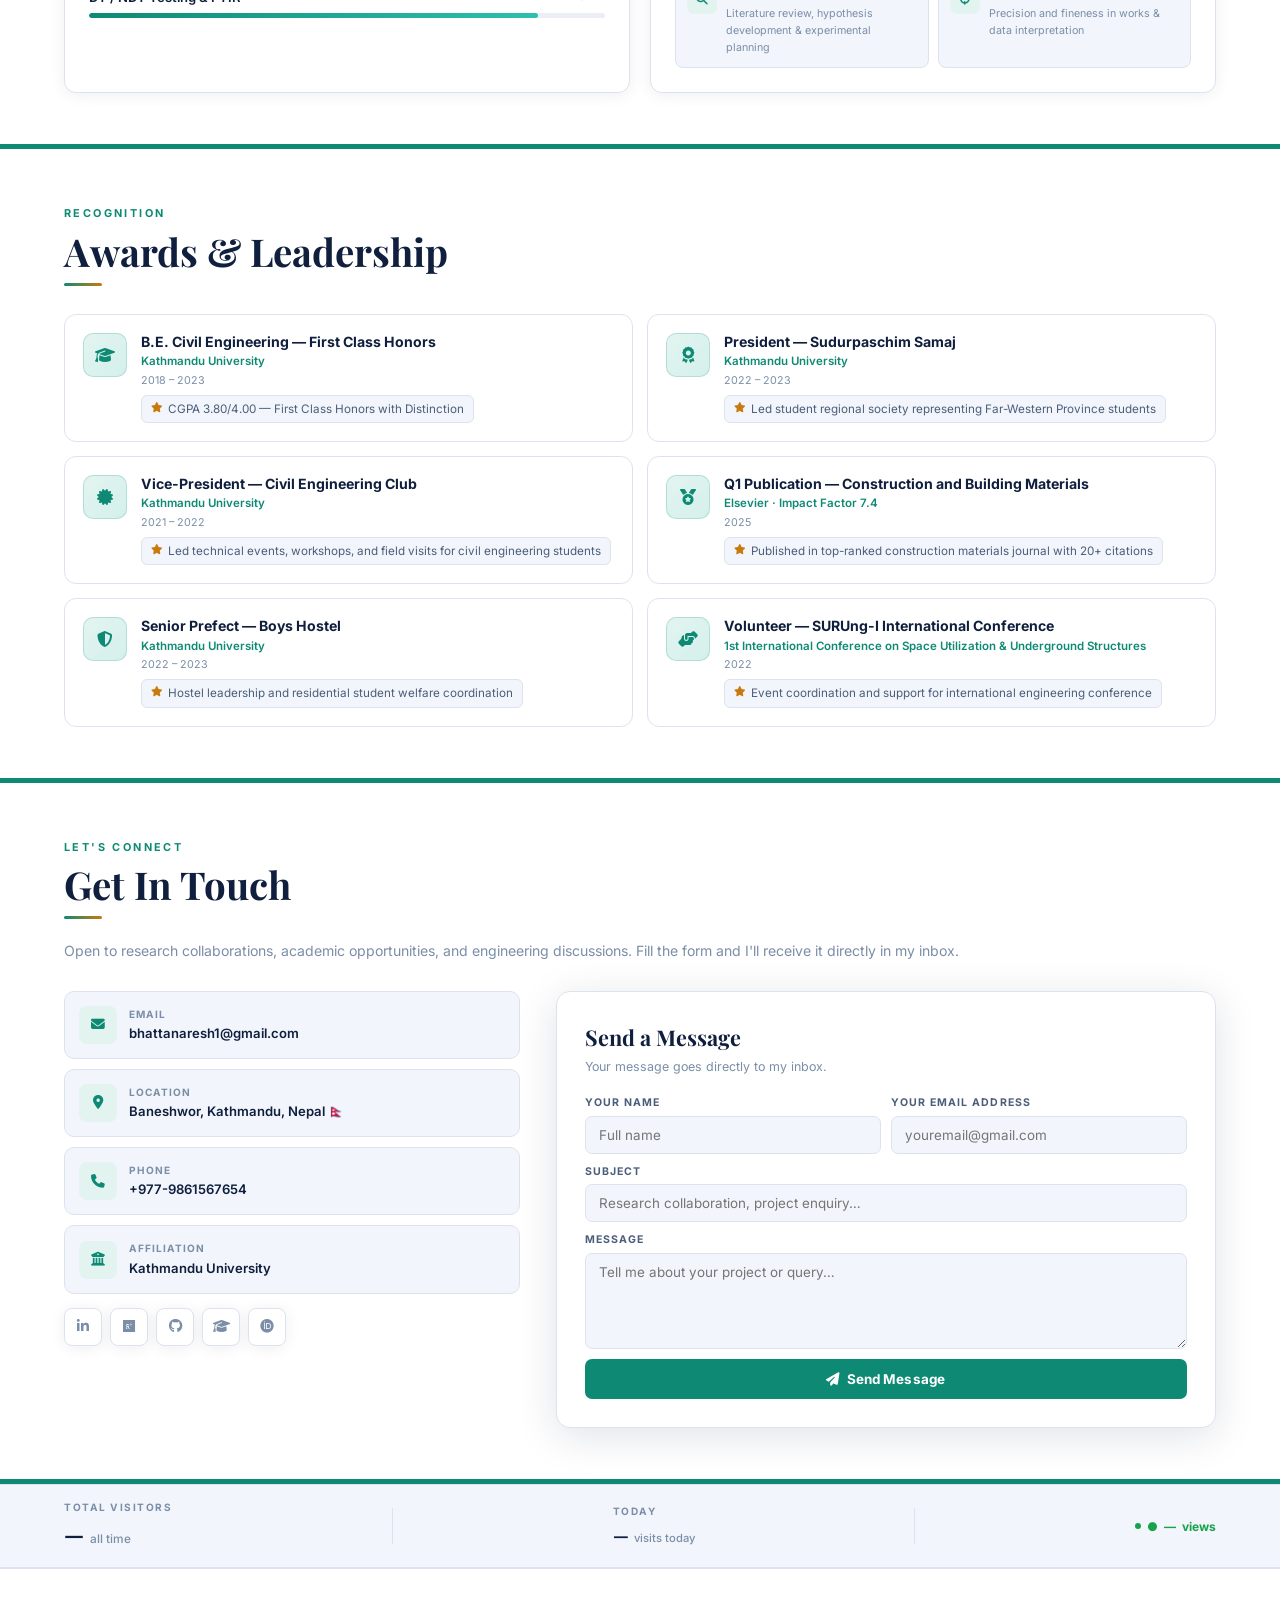
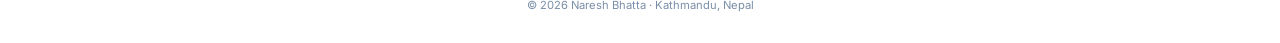
==== commit d75d2f95: "Update journal names in publication entries" ====
--- a/index.html
+++ b/index.html
@@ -600,13 +600,14 @@
       <div class="pub-title">Explainable Machine Learning for Capacity and Failure Mode Prediction of RC Beams Strengthened with UHPC Overlays</div>
       <div class="pub-authors"><span class="me">Bhatta, N.</span>, Jaiswal, R., Al Hawarneh, A., &amp; Tabsh, S.</div>
       <div class="pub-bottom">
-        <span class="pub-journal"><i class="fas fa-book"></i> Manuscript in preparation</span>
+        <span class="pub-journal"><i class="fas fa-book"></i> Journal of Building Engineering</span>
         <span style="font-size:.68rem;color:var(--muted);font-weight:600">2026</span>
       </div>
       <div class="pub-tags">
         <span class="pub-tag">ML</span>
         <span class="pub-tag">RC Beams</span>
         <span class="pub-tag">UHPC Overlay</span>
+        <span class="pub-tag">Strengthening</span>
         <span class="pub-tag">Failure Mode</span>
       </div>
       <div class="prog-wrap">
@@ -619,7 +620,7 @@
       <div class="pub-title">Synthetic Data-augmented Machine Learning for Predicting Flexural Capacity of UHPC-strengthened RC Beams</div>
       <div class="pub-authors"><span class="me">Bhatta, N.</span>, Jaiswal, R., Pandit, P., &amp; Muhit, I.B.</div>
       <div class="pub-bottom">
-        <span class="pub-journal"><i class="fas fa-book"></i> Engineering Structures</span>
+        <span class="pub-journal"><i class="fas fa-book"></i>Structures</span>
         <span style="font-size:.68rem;color:var(--muted);font-weight:600">2026</span>
       </div>
       <div class="pub-tags">
